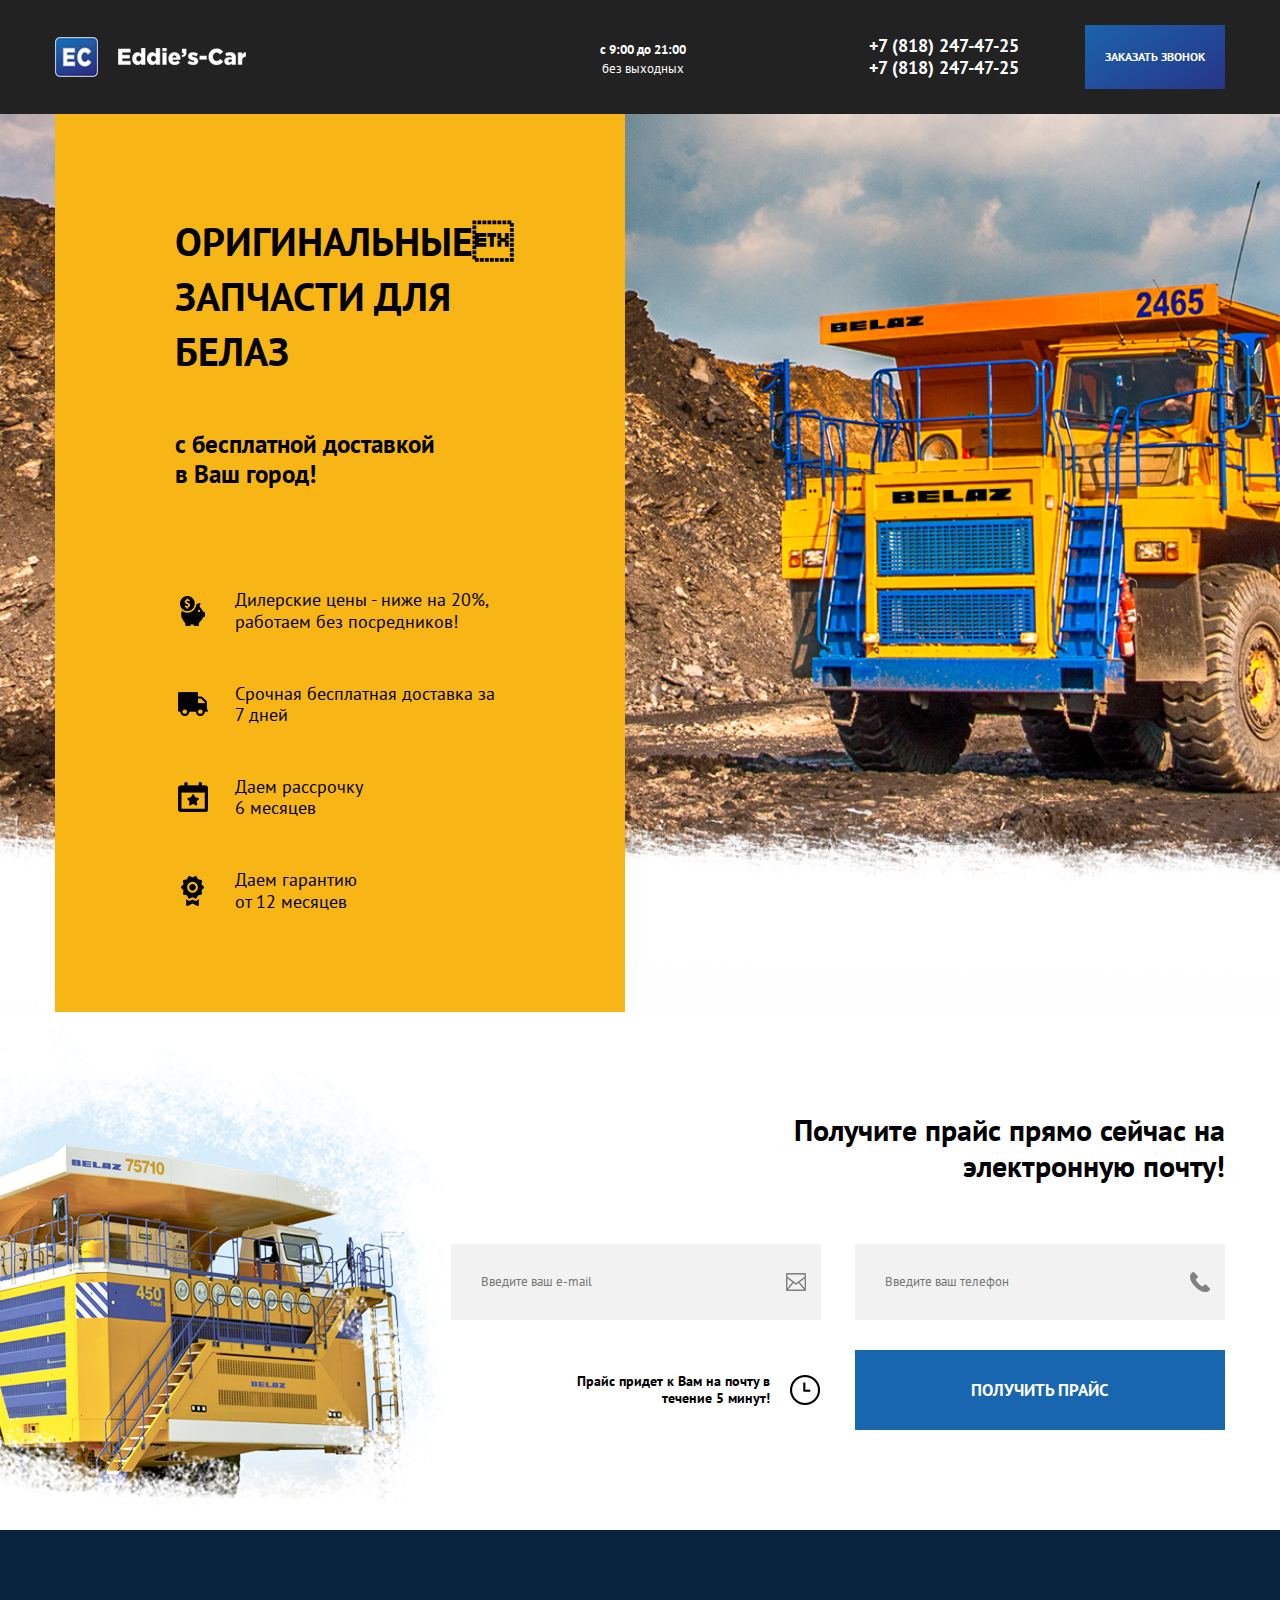
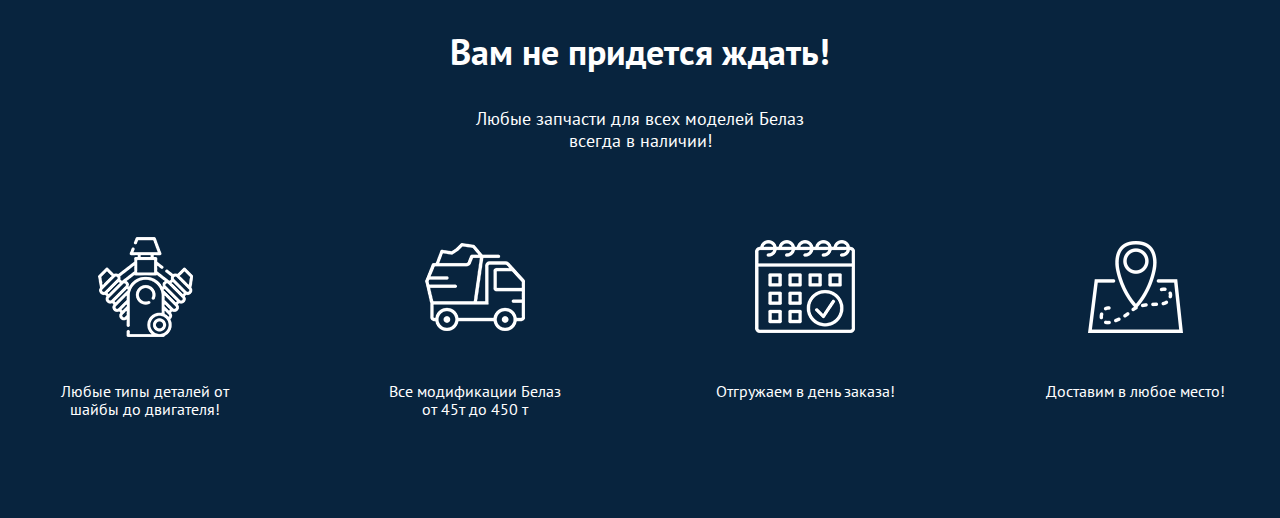
==== index.html @ 268ada3e "work in order.html" ====
<!DOCTYPE html>
<html lang="en">
<head>
    <meta charset="UTF-8">
    <meta name="viewport" content="width=device-width, initial-scale=1.0">
    <link href="https://fonts.googleapis.com/css2?family=PT+Sans:wght@400;700&display=swap" rel="stylesheet">
    <link rel="stylesheet" href="css/normalize.css">
    <link rel="stylesheet" href="css/style.css">
    <title>Head</title>
</head>
<body>
    
    
    <nav class="site-nav">
        
        <div class="container site-nav-df">
            
            <a href="#" class="site-header-image-link">
                <img class="site-logo-link" src="images/лого.png" alt="logo-with-link" srcset="images/лого.png 1x, images/лого@2x.png 2x" >
            </a>
            
            <p class="working-time">
                <span>c 9:00 до 21:00</span> без выходных
            </p>
            
            <div class="header-tel-numbers">
                
                <a href="tel:+78182474725" class="header-tel-number">+7 (818) 247-47-25</a>
                <a href="tel:+78182474725" class="header-tel-number">+7 (818) 247-47-25</a>
                
            </div>
            
            <a href="order.html" class="order-to-tel-number">Заказать звонок</a>
            
            
        </div>
        
    </nav>
    
    <div class="belaz-2465-addvertisement">
        
        <div class="container">
            
            <div class="info-belaz-2465">
                
                <h2 class="belaz-2465-header">
                    Оригинальные запчасти  для Белаз
                </h2>
                
                <p class="belaz-2465-text">
                    с бесплатной доставкой в Ваш город!
                </p>
                
                <ul class="characters-of-belaz-2465-list">
                    <li class="character-of-belaz-2465">
                        <p>
                            Дилерские цены - ниже на 20%, работаем без посредников!
                        </p>
                    </li>
                    <li class="character-of-belaz-2465">
                        <p>
                            Срочная бесплатная доставка за 7 дней
                        </p>
                    </li>
                    <li class="character-of-belaz-2465">
                        <p>
                            Даем рассрочку <br> 6 месяцев
                        </p>
                    </li>
                    <li class="character-of-belaz-2465">
                        <p>
                            Даем гарантию <br> от 12 месяцев
                        </p>
                    </li>
                </ul>
                
                
                
                
            </div>
            
            
        </div>
        
    </div>
    
    
    <div class="part-of-belaz-75710">

<div class="container belaz-75310-info">


<h3 class="belaz-75310-info-text"> Получите прайс прямо сейчас на электронную почту!
</h3>

<form action="https://echo.htmlacademy.ru" method="POST">
<div>
    
        <input  id="post-email" name="email" class="email " placeholder="Введите ваш e-mail" type="email">
        <!-- <label for="post-email" class="for-post-email">Введите ваш e-mail</label> -->
        <input type="tel" name="tel-number" id="post-tel" placeholder="Введите ваш телефон" class="tel">
        <!-- <label for="post-tel" class="for-post-tel" > Введите ваш телефон</label> -->
</div>
<div class="post-part">
    
    <p class="post-text"><span>Прайс придет к Вам на почту в течение 5 минут!</span></p>
    
    <button class="order-button" type="submit">Получить прайс</button>

</div>


</form>

</div>

    </div>
    

    <div class="our-superioritys">

        <div class="container our-superioritys-comp">

            <h2 class="superiority-heading"> Вам не придется ждать! </h2>

<p class="superiority-text"> Любые запчасти для всех моделей Белаз всегда в наличии! </p>


<ul class="our-superiority-list">

    <li class="our-superiority">Любые типы деталей от шайбы до двигателя! </li>
    <li class="our-superiority">Все модификации Белаз от 45т до 450 т</li>
<li class="our-superiority">Отгружаем в день заказа!</li>
<li class="our-superiority">Доставим в любое место!</li>
    
    </ul>

        </div>


    </div>
    




</body>
</html>
---- css/style.css ----
html{
    box-sizing: border-box;
}

*,
*::before,
*::after{
    box-sizing: inherit;
}

body{
    margin: 0;
    font-family: 'PT Sans' , 'Arial' ,sans-serif;
}

.visually-hidden {
    clip: rect(0 0 0 0);
    clip-path: inset(50%);
    height: 1px;
    overflow: hidden;
    position: absolute;
    white-space: nowrap;
    width: 1px;
}



.container{
    max-width: 1170px;
    margin-left: auto;
    margin-right: auto;
}


.site-nav{
    padding-top: 25px;
    padding-bottom: 25px;
    background-color: #222222;
}


.site-nav-df{
    display: flex;
    align-items: center;
}

.site-logo-link{
    display: block;
}


.working-time{
    width: 93px;
    display: flex;
    font-size: 13px;
    margin: 0;
    margin-left: 350px;
    flex-direction: column;
    color: #fff;
    text-align: center;
} 



.working-time span{
    
    font-size: 13px;
    
    color: rgb(255, 255, 255);
    font-weight: bold;
    line-height: 24px;
    
    
    
}


.header-tel-numbers{
    display: flex;
    flex-direction: column;
    margin-left: 180px;
}

.header-tel-number {
    font-size: 18px;
    color: rgb(255, 255, 255);
    line-height: 22px;
    font-weight: bold;
    text-decoration: none;
}


.order-to-tel-number{
    
    background-image: -moz-linear-gradient( 125deg, rgb(39,53,136) 0%, rgb(28,98,172) 100%);
    background-image: -webkit-linear-gradient( 125deg, rgb(39,53,136) 0%, rgb(28,98,172) 100%);
    background-image: -ms-linear-gradient( 125deg, rgb(39,53,136) 0%, rgb(28,98,172) 100%);
    font-size: 12px;
    
    color: rgb(255, 255, 255);
    font-weight: bold;
    text-transform: uppercase;
    line-height: 1.2;
    text-decoration: none;
    padding: 25px 20px;
    
    margin-left: auto;
}

.belaz-2465-addvertisement{
    background-image: url('../images/header-bottom-part-background.png');
    background-repeat: no-repeat;
    background-position: top center;
    background-size: auto 100%;
    /* display: block; */
}

.info-belaz-2465{
    padding: 100px 120px;
    display: inline-block;
    background-color: rgb(247, 181, 22);
    width: 570px;
    
}


.belaz-2465-header {
    width: 330px;
    font-size: 40px;
    margin: 0 0 50px 0 ;
    display: inline-block;
    color: rgb(0, 0, 0);
    text-transform: uppercase;
    line-height: 1.375;
    text-align: left;
    
}


.belaz-2465-text{
    font-size: 25px;
    font-weight: bold;
    color: rgb(0, 0, 0);
    line-height: 1.2;
    text-align: left;
    width: 275px;
    margin-top: 0;
    margin-bottom: 100px;
    display: inline-block;
}

.characters-of-belaz-2465-list{
    margin-top: 0;
    margin-bottom: 0;
    padding: 0;
    list-style-type: none;
    display: inline-block;
}

.character-of-belaz-2465{
    display: flex;
    align-items: center;
    /* justify-content: center; */
}

.character-of-belaz-2465 p{
    font-size: 18px;
    margin: 0;
    color: rgb(0, 0, 0);
    line-height: 1.2;
    text-align: left;
    width: 264px;
    display: inline-block;
}



.character-of-belaz-2465:not(:last-child){
    margin-bottom: 50px;
}


.character-of-belaz-2465::before {
    content: '';
    display: inline-block;
    background-image: url('../images/piggy-bank.png');
    background-repeat: no-repeat;
    /* background-size: cover; */
    background-position: center center;
    height: 35px;
    width: 35px;
    margin-right: 25px;
    
}

.character-of-belaz-2465:nth-child(2)::before{
    background-image: url('/images/delivery-truck-silhouette.png');
}

.character-of-belaz-2465:nth-child(3)::before{
    background-image: url('/images/election-event-on-a-calendar-with-star-symbol.png');
}

.character-of-belaz-2465:nth-child(4)::before{
    background-image: url('/images/medal.png');
}


.part-of-belaz-75710{
    padding: 100px 0;
    background-image: url('../images/background-belaz-75310.jpg');
    background-repeat: no-repeat;
    background-position: center top;
}

.belaz-75310-info{
    text-align: right;
}

.belaz-75310-info-text{
    width: 450px;
    margin-top: 0;
    display: inline-block;
    margin-bottom: 60px;
    font-size: 30px;
    font-weight: bold;
    color: rgb(0, 0, 0);
    line-height: 1.2;
    text-align: right;
}


.email , .tel{
    font-size: 13px;
    padding: 30px 45px 30px 30px ;
    width: 370px;
    border: none;
    background-color: rgb(242, 242, 242);
    color: rgb(129, 129, 129);
    /* text-transform: uppercase; */
    line-height: 1.2;
    text-align: left;    
    content: '';
    display: inline-block;
    background-image: url('../images/email-icon.png');
    background-repeat: no-repeat;
    background-position: center center;
    background-position-x: 335px;  
}
.tel{
    background-image: url('../images/call-icon.png');
    margin-left: 30px;
}

.post-part{
    width: 655px;
    display: inline-flex;
    align-items: center;
    text-align: right;
    justify-content: space-between;
    margin-top: 30px;
}


.post-text{
    width: 250px;
    display: inline-flex;
    justify-content: space-between;
    align-items: center;
    margin: 0;
}

.post-text span{
    width: 200px;
    font-size: 14px;
    color: rgb(0, 0, 0);
    line-height: 1.2;
    text-align: right center;
    font-weight: bold;
    margin: 0;
}


.post-text::after{
    content: '';
    display: inline-block;
    width: 30px;
    height: 30px;
    background-image: url('../images/clock-icon.png');
    background-position:center center ;
    background-repeat: no-repeat;
}

.order-button{
    background-color: rgb(24, 102, 175);
    text-align: center;
    border: none;
    outline: none;
    padding:30px 50px ;
    font-size: 17px;
    color: rgb(255, 255, 255);
    font-weight: bold;
    text-transform: uppercase;
    line-height: 1.2;
    width: 370px;
}


.our-superioritys{
        background-color: rgb(8, 36, 62);
       
}

.our-superioritys-comp{
    padding: 100px 0;
    text-align: center;
}

.superiority-heading{
        font-size: 36px;
        color: rgb(255, 255, 255);
        line-height: 1.2;
        text-align: center;
      margin-top: 0;
      margin-bottom: 35px;
}

.superiority-text{
    display: inline-block;
    margin-top: 0;
        font-size: 18px;
        width: 352px;
        color: rgb(255, 255, 255);
        line-height: 1.2;
        text-align: center;
        margin-bottom: 85px;
       
}

.our-superiority-list{
    list-style-type: none;
    margin: 0;
    padding: 0;
    display: flex;
    align-items: center;
    justify-content: space-between;
    flex-wrap: wrap;
}

.our-superiority{
    width: 180px;
   display: flex;
   text-align: center;
   flex-direction: column;
   align-items: center;
   justify-content: space-between;
   color: #fff;
   margin-bottom: auto;
}

.our-superiority:not(:nth-child(4n)){
margin-right: 150px;
}

.our-superiority::before{
    content: '';
    background-image: url('../images/engine.png');
    background-repeat: no-repeat;
    display: block;
    width: 100px;
    height: 100px;
    margin-bottom: 45px;
    background-position: center center;
}

.our-superiority:nth-child(2)::before{
    background-image: url('../images/dump-truck.png');
}

.our-superiority:nth-child(3)::before{
    background-image: url('../images/calendar.png');
}

.our-superiority:nth-child(4)::before{
    background-image: url('../images/Forma.png');
}



/* order.html */

/* ----------------- */



.order-form{
    display: flex;
    flex-direction: column;
align-items: center;
justify-content: center;
padding: 50px 0;
}

.human-name{
    margin: 0 0 10px 0 ;
}

.tel-number-order{
    margin: 0 0 10px 0;
}
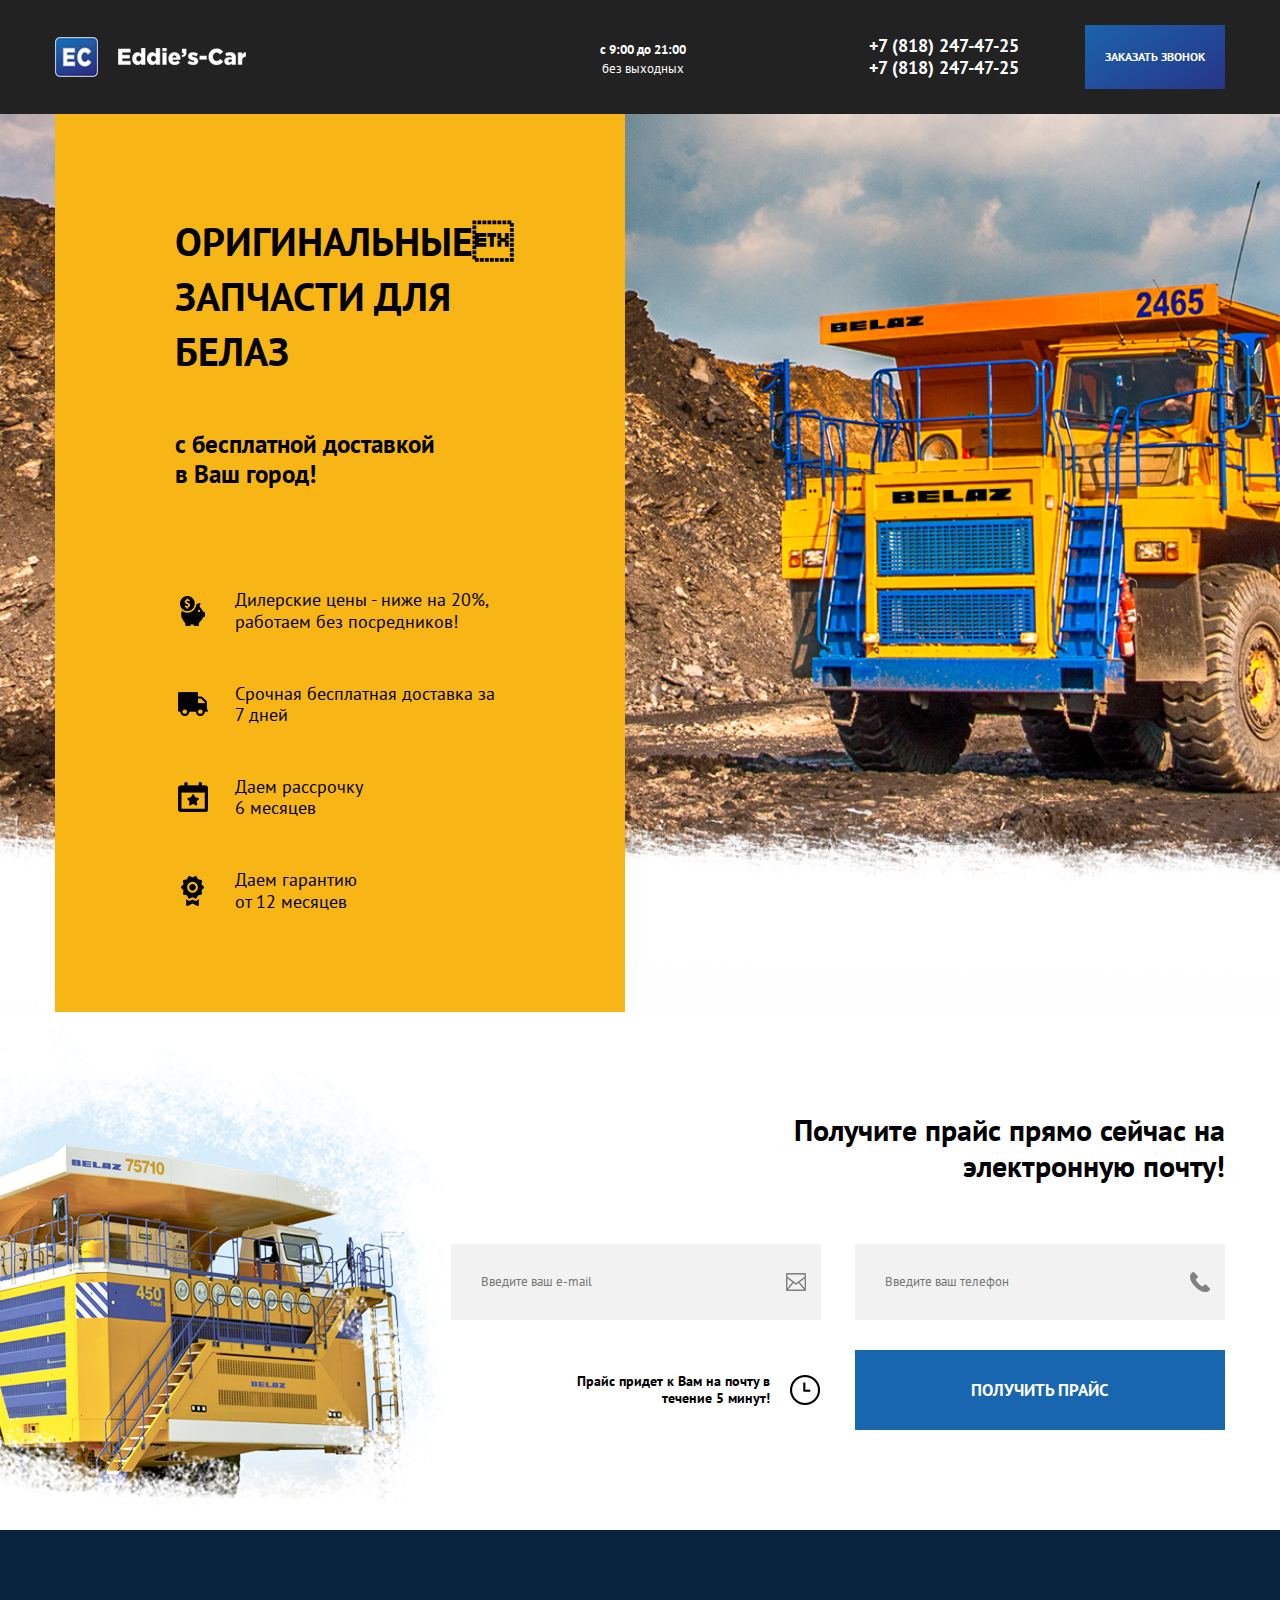
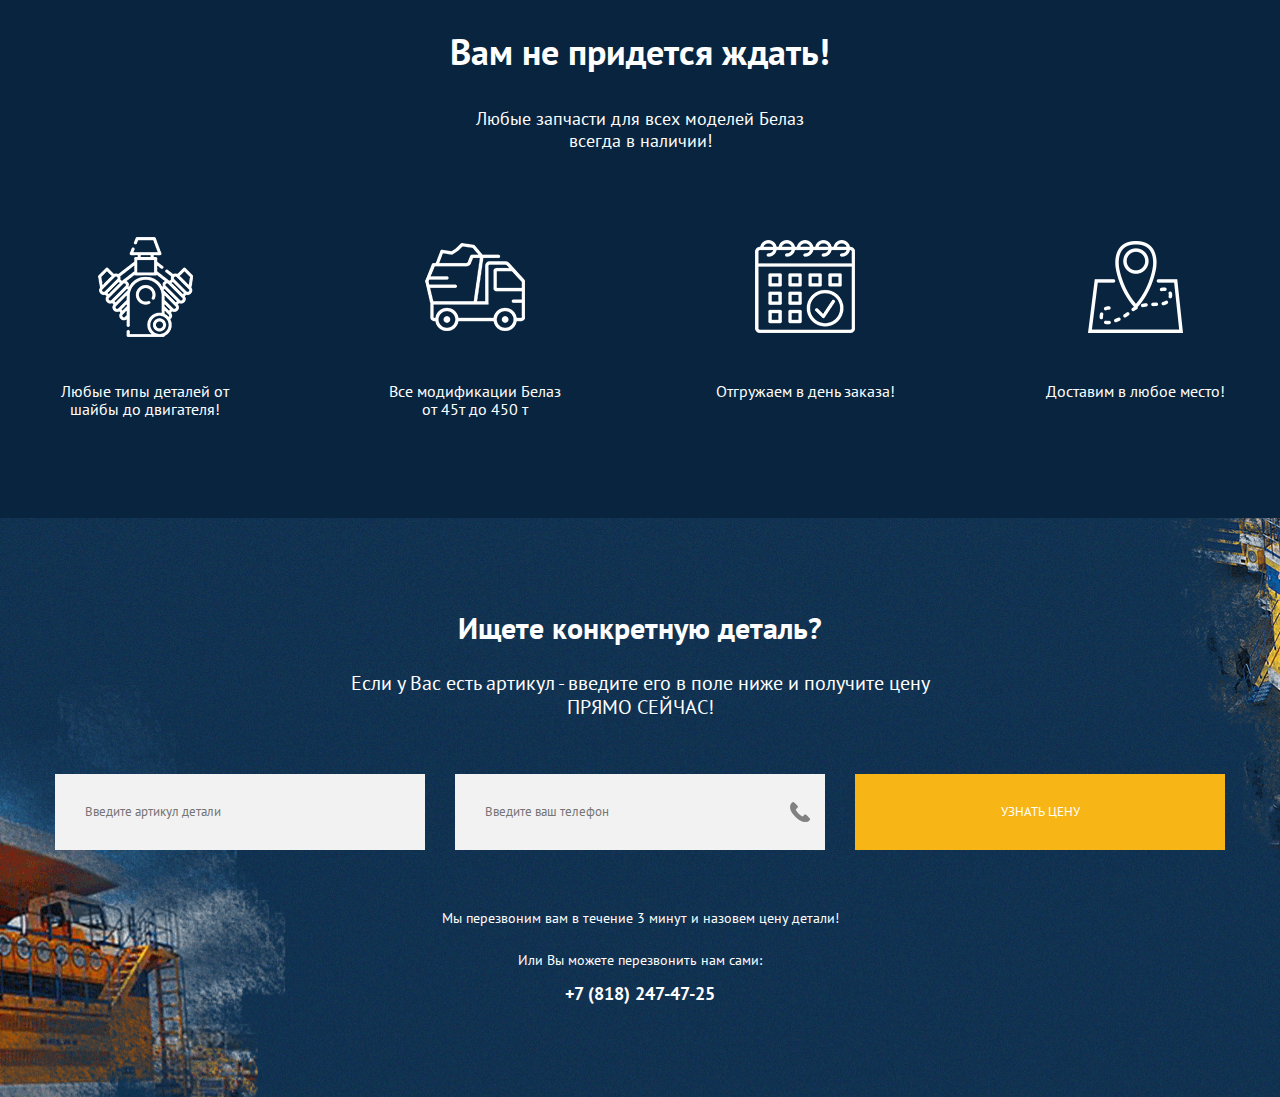
==== commit 9d0a99de: "ending order-details-part :)" ====
--- a/index.html
+++ b/index.html
@@ -139,6 +139,38 @@
 
 
     </div>
+
+
+    <div class="order-details">
+
+
+        <div class="container order-details-without-container">
+
+<h2 class="order-details-heading">Ищете конкретную деталь?</h2>
+
+<p class="order-details-text">Если у Вас есть артикул - введите его в поле ниже и получите цену <br> ПРЯМО СЕЙЧАС!</p>
+
+<form class="order-details-form" action="https://echo.htmlacademy.ru" method="post">
+
+<input class="input-detail-name" type="text" name="detail-name" id="detail-name" placeholder="Введите артикул детали">
+<input type="tel" name="tel-number" id="post-tel" placeholder="Введите ваш телефон" class="tel tel-for-details">
+
+<button class="order-details-button" type="submit">Узнать цену</button>
+
+
+</form>
+
+<p class="order-details-top-text">Мы перезвоним вам в течение 3 минут и назовем цену детали!</p>
+
+
+<p class="order-details-bottom-text">Или Вы можете перезвонить нам сами:</p>
+
+<a href="tel:+78182474725" class="header-tel-number">+7 (818) 247-47-25</a>
+
+        </div>
+
+
+    </div>
     
 
 
--- a/css/style.css
+++ b/css/style.css
@@ -237,15 +237,13 @@
     border: none;
     background-color: rgb(242, 242, 242);
     color: rgb(129, 129, 129);
-    /* text-transform: uppercase; */
     line-height: 1.2;
     text-align: left;    
     content: '';
     display: inline-block;
     background-image: url('../images/email-icon.png');
     background-repeat: no-repeat;
-    background-position: center center;
-    background-position-x: 335px;  
+    background-position: right 15px  top 50%;
 }
 .tel{
     background-image: url('../images/call-icon.png');
@@ -307,8 +305,8 @@
 
 
 .our-superioritys{
-        background-color: rgb(8, 36, 62);
-       
+    background-color: rgb(8, 36, 62);
+    
 }
 
 .our-superioritys-comp{
@@ -317,24 +315,24 @@
 }
 
 .superiority-heading{
-        font-size: 36px;
-        color: rgb(255, 255, 255);
-        line-height: 1.2;
-        text-align: center;
-      margin-top: 0;
-      margin-bottom: 35px;
+    font-size: 36px;
+    color: rgb(255, 255, 255);
+    line-height: 1.2;
+    text-align: center;
+    margin-top: 0;
+    margin-bottom: 35px;
 }
 
 .superiority-text{
     display: inline-block;
     margin-top: 0;
-        font-size: 18px;
-        width: 352px;
-        color: rgb(255, 255, 255);
-        line-height: 1.2;
-        text-align: center;
-        margin-bottom: 85px;
-       
+    font-size: 18px;
+    width: 352px;
+    color: rgb(255, 255, 255);
+    line-height: 1.2;
+    text-align: center;
+    margin-bottom: 85px;
+    
 }
 
 .our-superiority-list{
@@ -349,17 +347,17 @@
 
 .our-superiority{
     width: 180px;
-   display: flex;
-   text-align: center;
-   flex-direction: column;
-   align-items: center;
-   justify-content: space-between;
-   color: #fff;
-   margin-bottom: auto;
+    display: flex;
+    text-align: center;
+    flex-direction: column;
+    align-items: center;
+    justify-content: space-between;
+    color: #fff;
+    margin-bottom: auto;
 }
 
 .our-superiority:not(:nth-child(4n)){
-margin-right: 150px;
+    margin-right: 150px;
 }
 
 .our-superiority::before{
@@ -396,9 +394,9 @@
 .order-form{
     display: flex;
     flex-direction: column;
-align-items: center;
-justify-content: center;
-padding: 50px 0;
+    align-items: center;
+    justify-content: center;
+    padding: 50px 0;
 }
 
 .human-name{
@@ -409,3 +407,108 @@
     margin: 0 0 10px 0;
 }
 
+/* index.html */
+
+.order-details{
+    padding: 92px 0;
+    background-color: #0e344e;
+    background-image: url('../images/order-details-background.png');
+    background-position: top center;
+    background-repeat: no-repeat;
+
+}
+
+
+
+.order-details-without-container{
+    display: flex;
+    flex-direction: column;
+    justify-content: space-between;
+    text-align: center;
+    
+}
+
+
+.order-details-heading{
+    display: inline-block;
+    font-size: 30px;
+    color: rgb(255, 255, 255);
+    line-height: 36px;
+    text-align: center;
+    margin-top: 0;
+    margin-bottom: 25px;
+}
+
+.order-details-text{
+    margin-top: 0;
+    margin-bottom: 55px;
+    font-size: 20px;
+    color: rgb(255, 255, 255);
+    line-height: 24px;
+    text-align: center;
+    display: inline-block;
+    
+}
+
+
+.order-details-form{
+    margin-top: 0;
+    margin-bottom: 60px;
+    display: flex;
+    align-items: center;
+    justify-content: space-between;
+}
+
+.input-detail-name{
+    
+    font-size: 13px;
+    padding: 30px 45px 30px 30px ;
+    width: 370px;
+    border: none;
+    background-color: rgb(242, 242, 242);
+    color: rgb(129, 129, 129);
+    line-height: 1.2;
+    
+}
+
+.tel-for-details{
+    margin: 0;
+}
+
+.order-details-button{
+    background-color: rgb(247, 181, 22);
+    font-size: 13px;
+    padding: 30px ;
+    width: 370px;
+    border: none;
+   color: #fff;
+    line-height: 1.2;
+    text-transform: uppercase;
+}
+
+
+.order-details-top-text {
+    font-size: 14px;
+    display: inline-block;
+    margin-bottom:25px ;
+    margin-top: 0;
+    color: rgb(255, 255, 255);
+    line-height: 1.2;
+    text-align: center;
+    
+  }
+  .order-details-bottom-text {
+display: inline-block;
+    margin-top: 0;
+    margin-bottom: 15px;
+    font-size: 14px;
+    color: rgb(255, 255, 255);
+    line-height: 1.2;
+    text-align: center;
+    
+  }
+  
+
+
+
+/* --------------------------------------- */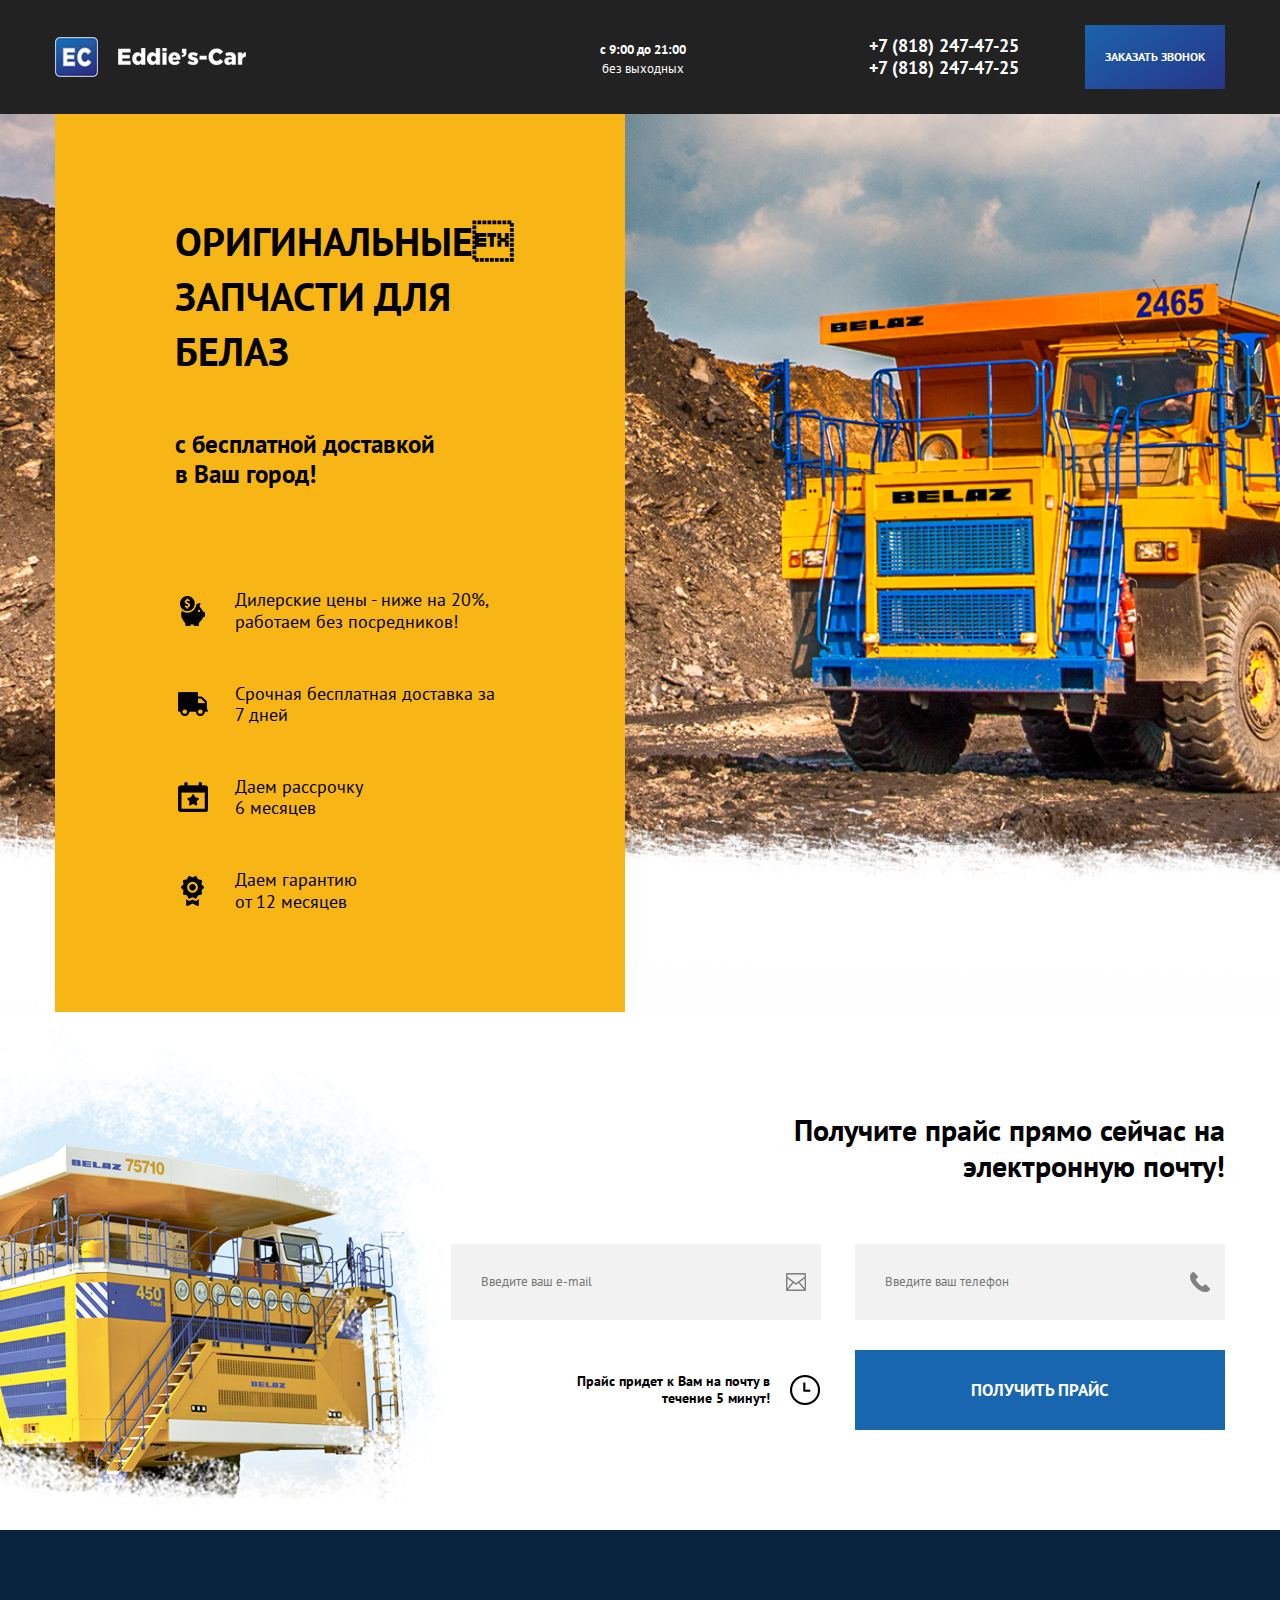
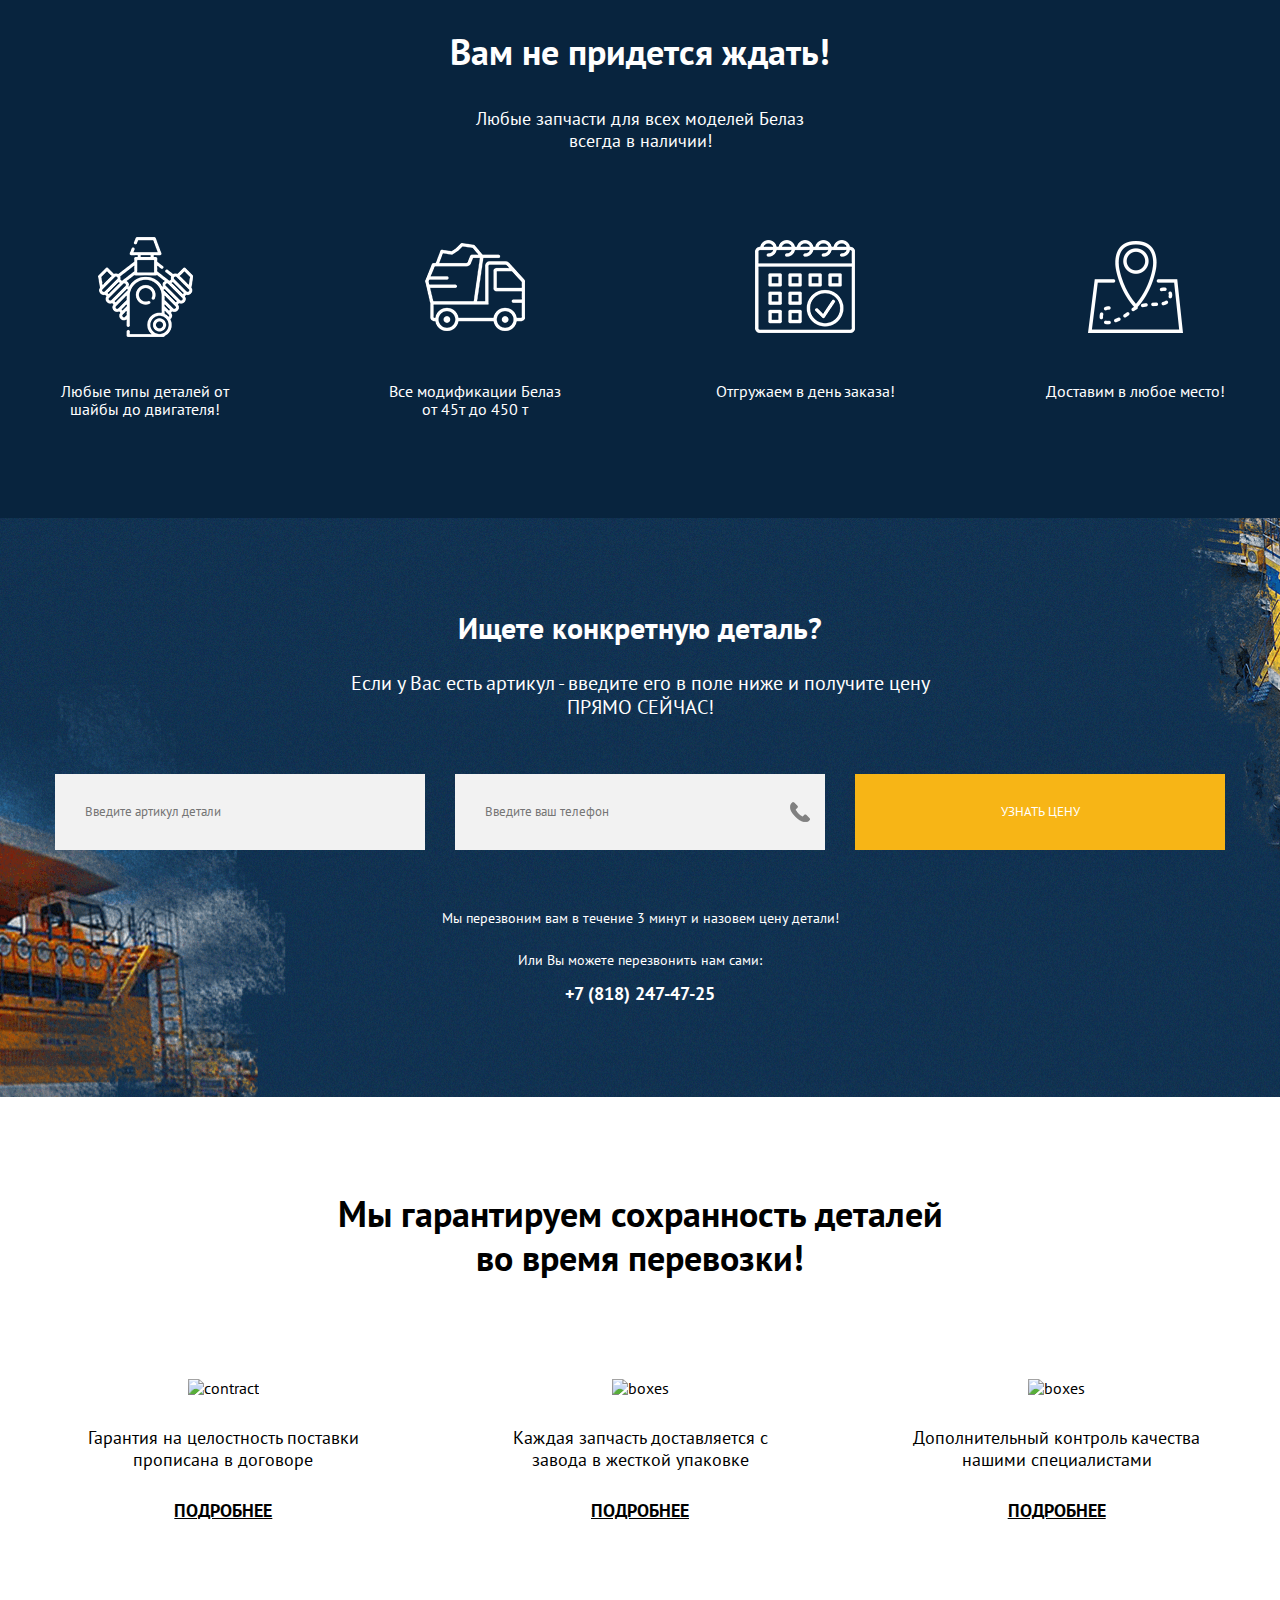
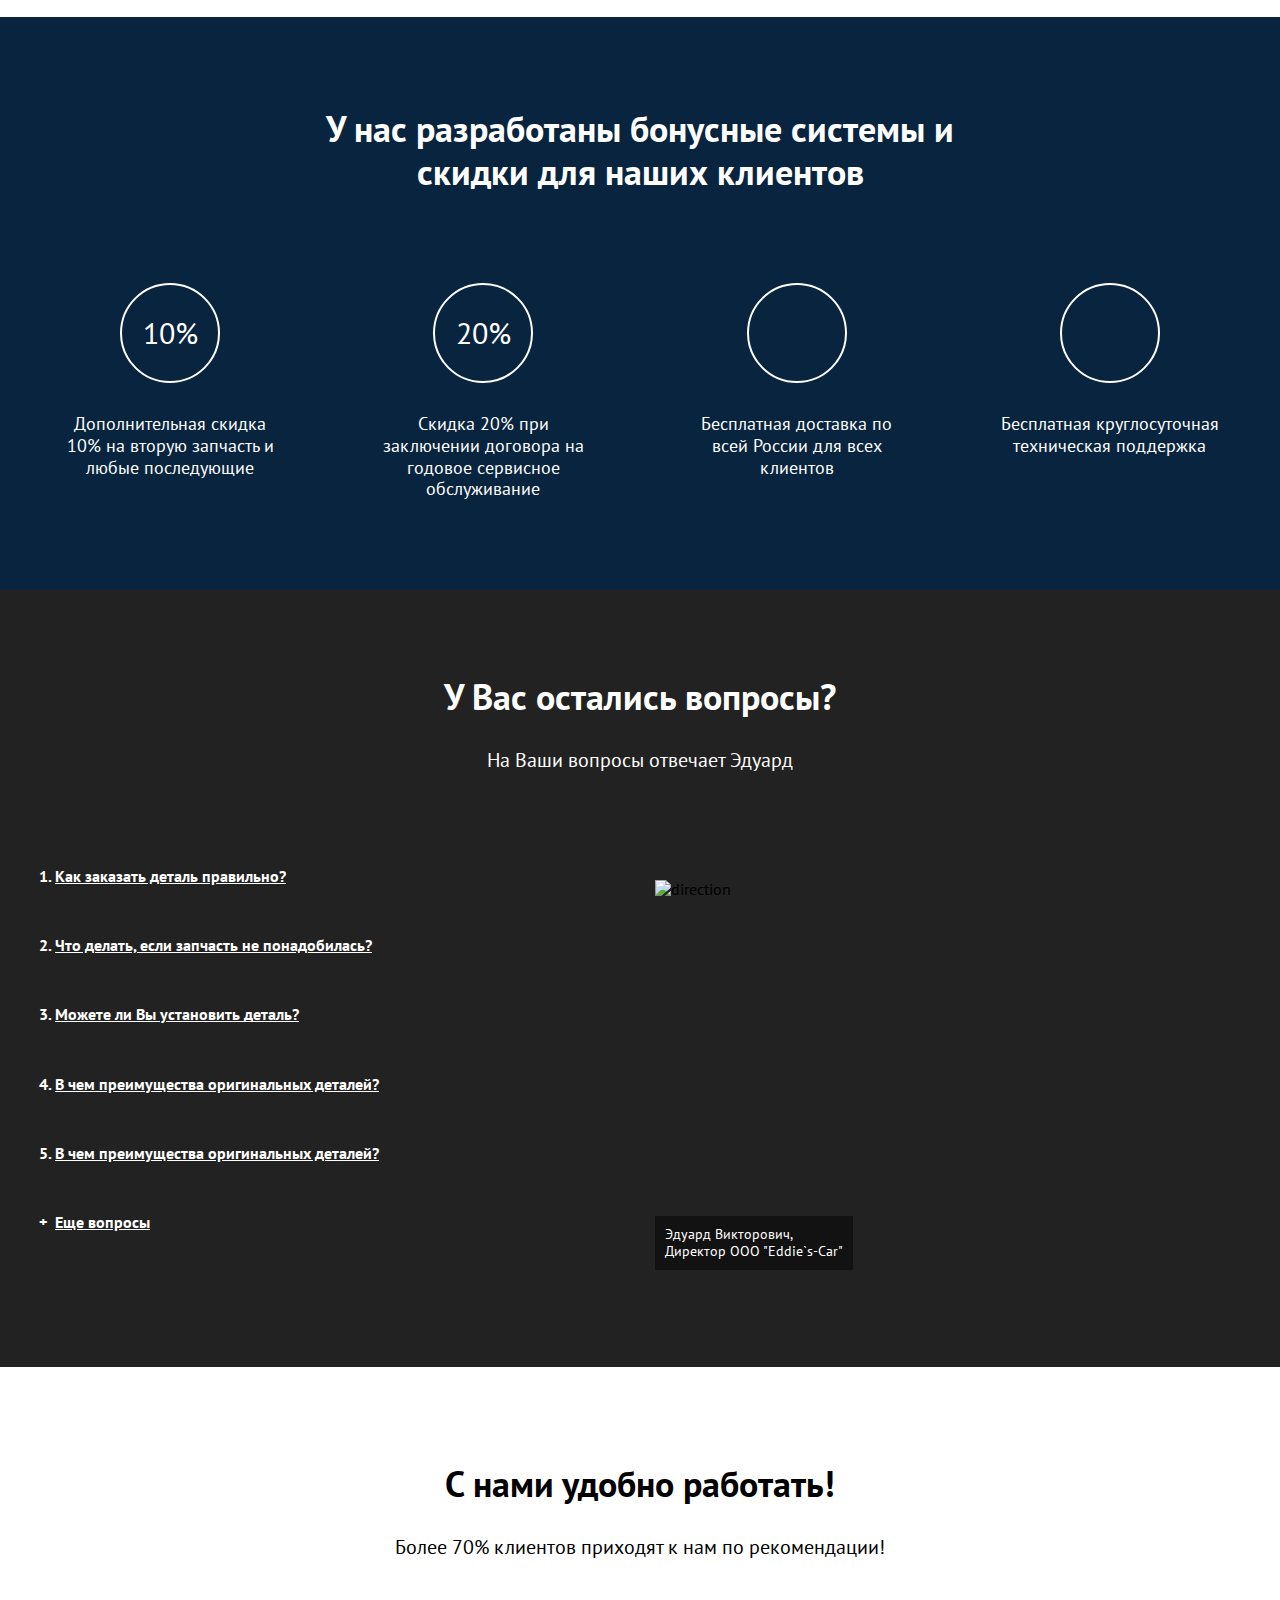
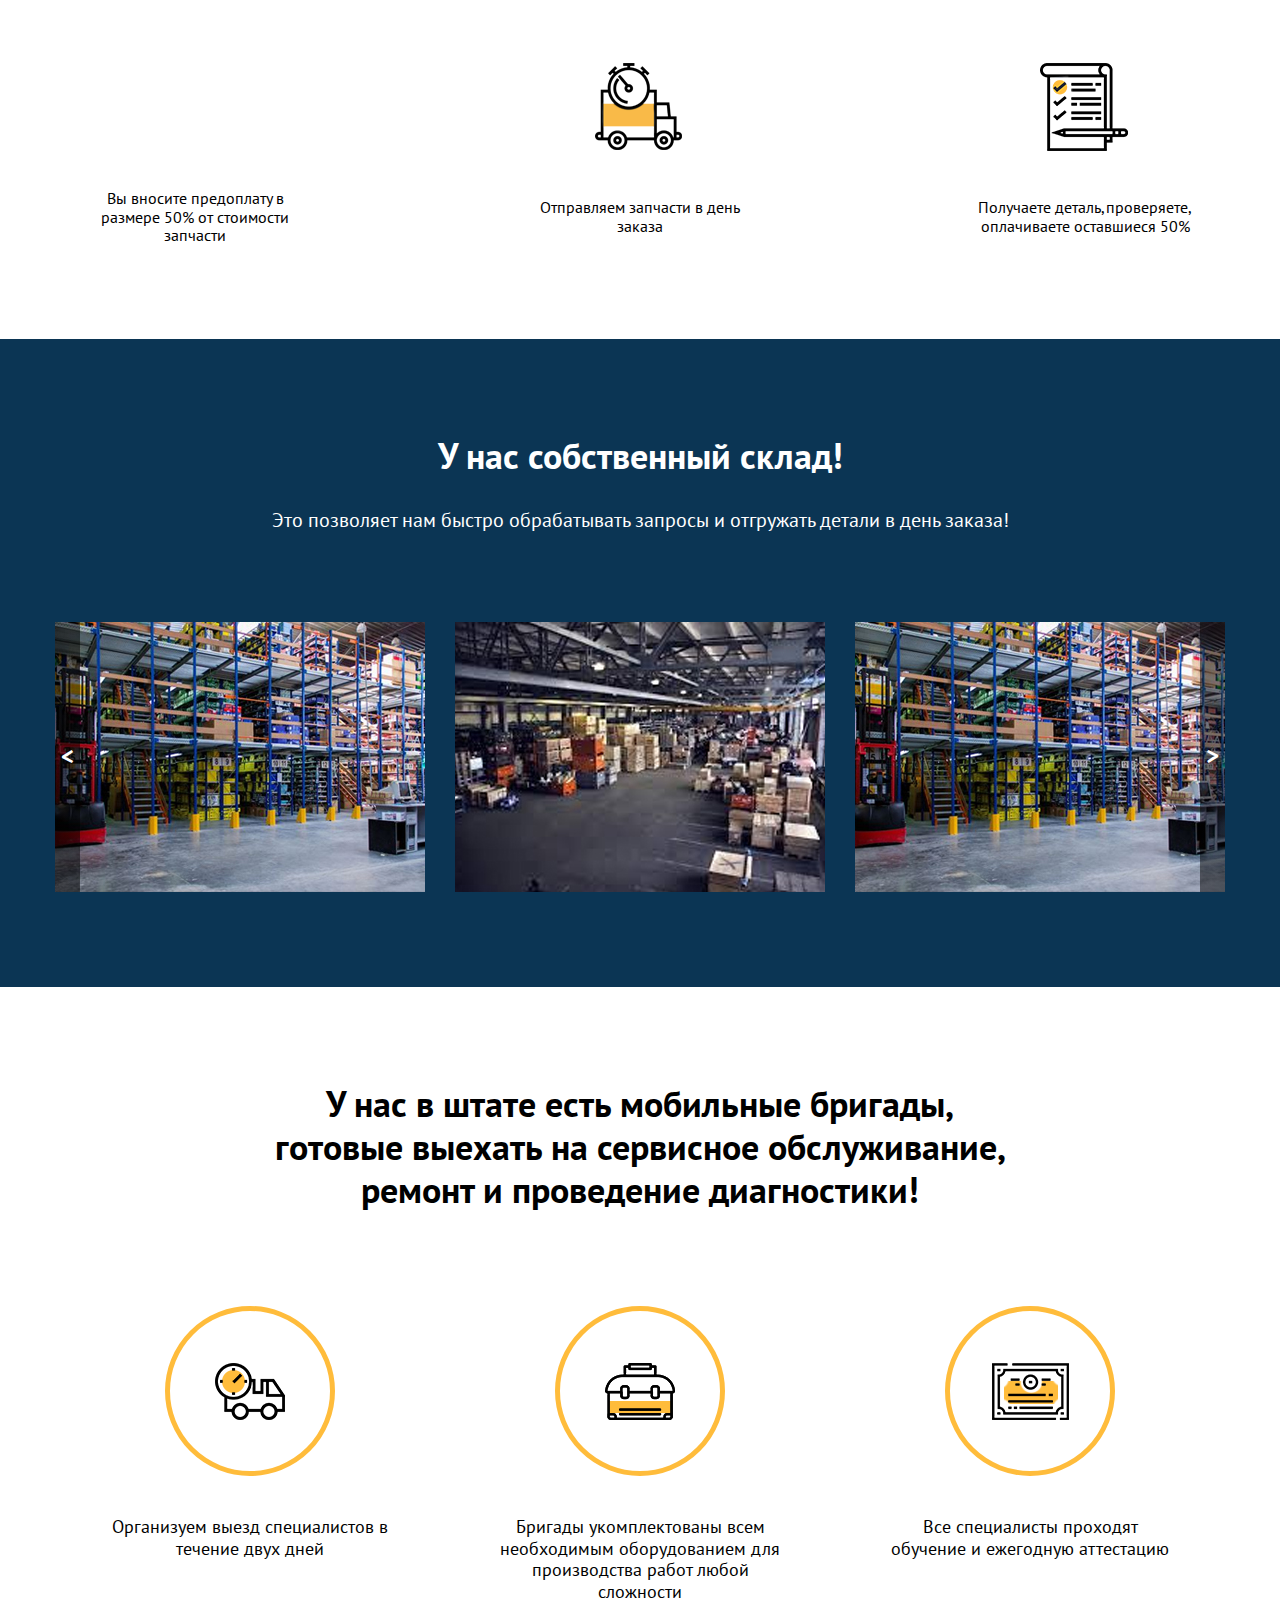
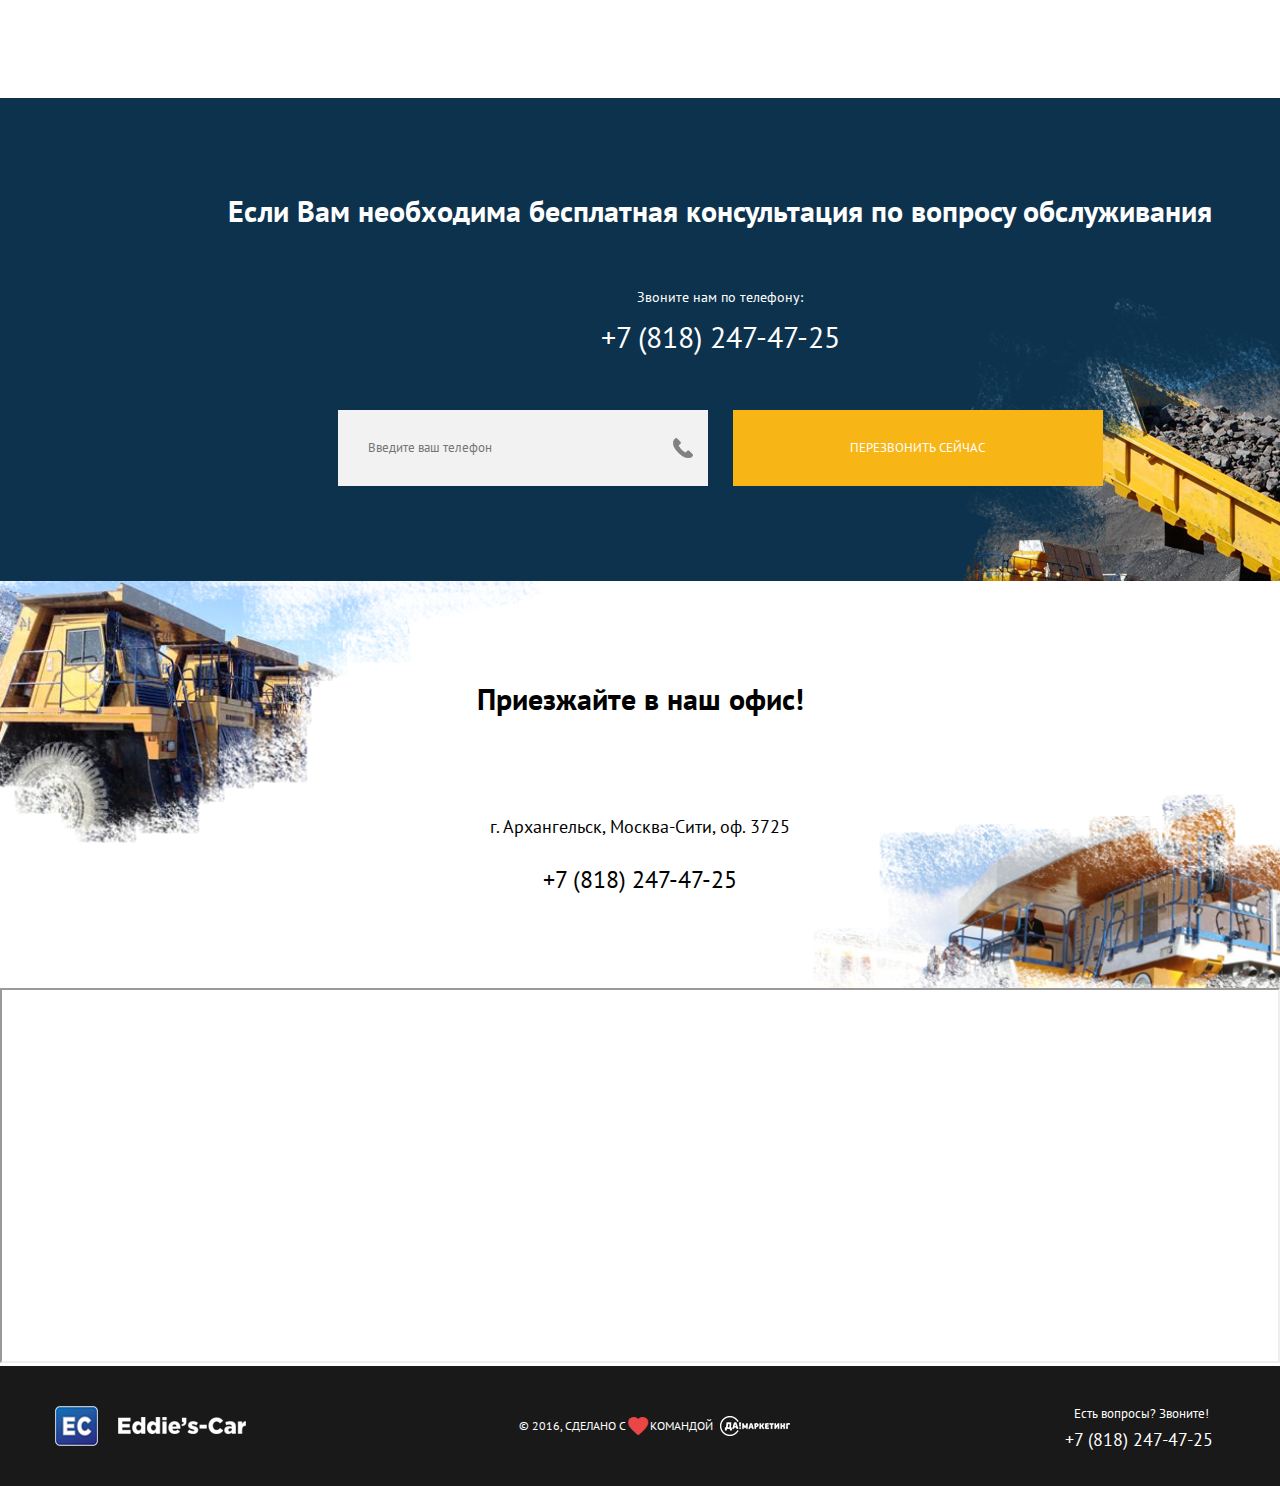
==== commit 5c2b6236: "ending commit :) ))))" ====
--- a/index.html
+++ b/index.html
@@ -4,6 +4,8 @@
     <meta charset="UTF-8">
     <meta name="viewport" content="width=device-width, initial-scale=1.0">
     <link href="https://fonts.googleapis.com/css2?family=PT+Sans:wght@400;700&display=swap" rel="stylesheet">
+    <link href="https://fonts.googleapis.com/icon?family=Material+Icons"
+      rel="stylesheet">
     <link rel="stylesheet" href="css/normalize.css">
     <link rel="stylesheet" href="css/style.css">
     <title>Head</title>
@@ -86,95 +88,379 @@
     
     
     <div class="part-of-belaz-75710">
-
-<div class="container belaz-75310-info">
-
-
-<h3 class="belaz-75310-info-text"> Получите прайс прямо сейчас на электронную почту!
-</h3>
-
-<form action="https://echo.htmlacademy.ru" method="POST">
-<div>
-    
-        <input  id="post-email" name="email" class="email " placeholder="Введите ваш e-mail" type="email">
-        <!-- <label for="post-email" class="for-post-email">Введите ваш e-mail</label> -->
-        <input type="tel" name="tel-number" id="post-tel" placeholder="Введите ваш телефон" class="tel">
-        <!-- <label for="post-tel" class="for-post-tel" > Введите ваш телефон</label> -->
+        
+        <div class="container belaz-75310-info">
+            
+            
+            <h3 class="belaz-75310-info-text"> Получите прайс прямо сейчас на электронную почту!
+            </h3>
+            
+            <form action="https://echo.htmlacademy.ru" method="POST">
+                <div>
+                    
+                    <input  id="post-email" name="email" class="email " placeholder="Введите ваш e-mail" type="email">
+                    <!-- <label for="post-email" class="for-post-email">Введите ваш e-mail</label> -->
+                    <input type="tel" name="tel-number" id="post-tel" placeholder="Введите ваш телефон" class="tel">
+                    <!-- <label for="post-tel" class="for-post-tel" > Введите ваш телефон</label> -->
+                </div>
+                <div class="post-part">
+                    
+                    <p class="post-text"><span>Прайс придет к Вам на почту в течение 5 минут!</span></p>
+                    
+                    <button class="order-button" type="submit">Получить прайс</button>
+                    
+                </div>
+                
+                
+            </form>
+            
+        </div>
+        
+    </div>
+    
+    
+    <div class="our-superioritys">
+        
+        <div class="container our-superioritys-comp">
+            
+            <h2 class="superiority-heading"> Вам не придется ждать! </h2>
+            
+            <p class="superiority-text"> Любые запчасти для всех моделей Белаз всегда в наличии! </p>
+            
+            
+            <ul class="our-superiority-list">
+                
+                <li class="our-superiority">Любые типы деталей от шайбы до двигателя! </li>
+                <li class="our-superiority">Все модификации Белаз от 45т до 450 т</li>
+                <li class="our-superiority">Отгружаем в день заказа!</li>
+                <li class="our-superiority">Доставим в любое место!</li>
+                
+            </ul>
+            
+        </div>
+        
+        
+    </div>
+    
+    
+    <div class="order-details">
+        
+        
+        <div class="container order-details-without-container">
+            
+            <h2 class="order-details-heading">Ищете конкретную деталь?</h2>
+            
+            <p class="order-details-text">Если у Вас есть артикул - введите его в поле ниже и получите цену <br> ПРЯМО СЕЙЧАС!</p>
+            
+            <form class="order-details-form" action="https://echo.htmlacademy.ru" method="post">
+                
+                <input class="input-detail-name" type="text" name="detail-name" id="detail-name" placeholder="Введите артикул детали">
+                <input type="tel" name="tel-number" id="post-tel" placeholder="Введите ваш телефон" class="tel tel-for-details">
+                
+                <button class="order-details-button" type="submit">Узнать цену</button>
+                
+                
+            </form>
+            
+            <p class="order-details-top-text">Мы перезвоним вам в течение 3 минут и назовем цену детали!</p>
+            
+            
+            <p class="order-details-bottom-text">Или Вы можете перезвонить нам сами:</p>
+            
+            <a href="tel:+78182474725" class="header-tel-number">+7 (818) 247-47-25</a>
+            
+        </div>
+        
+        
+    </div>
+    
+    
+    <div class="container about-services">
+        
+        <h2 class='services-part-heading'>Мы гарантируем сохранность деталей во время перевозки!</h2>
+        <ul class="services-lists">
+            
+            <li class="services-list">
+                
+                <img src="images/contract.png" srcset="images/contract.png 1x, images/contract@2x.png 2x" alt="contract">
+                
+                
+                <p class="services-list-text">Гарантия на целостность поставки прописана в договоре</p>
+                
+                <a href="contract.html" class="services-list-link">подробнее</a>
+                
+                
+            </li>
+            
+            
+            <li class="services-list">
+                
+                <img src="images/boxes.png" srcset="images/boxes.png 1x, images/boxes@2x.png 2x" alt="boxes">
+                
+                
+                <p class="services-list-text">Каждая запчасть доставляется с завода в жесткой упаковке</p>
+                
+                <a href="package.html" class="services-list-link">подробнее</a>
+                
+                
+            </li>
+            
+            <li class="services-list">
+                
+                <img src="images/details.png" srcset="images/details.png 1x, images/details@2x.png 2x" alt="boxes">
+                
+                
+                <p class="services-list-text">Дополнительный контроль качества нашими специалистами</p>
+                
+                <a href="details.html" class="services-list-link">подробнее</a>
+                
+                
+            </li>
+            
+        </ul>
+        
+        
+    </div>
+    
+    
+    <div class="sales-for-clients">
+        
+        <div class="container sales-clients">
+            
+            <h2 class="sales-for-clients-heading">У нас разработаны бонусные системы и скидки для наших клиентов</h2>
+            
+            <ul class="sales-lists">
+                
+                <li class="sales-list">
+                    <span>Дополнительная скидка 10% на вторую запчасть и любые последующие</span>
+                </li>
+                
+                <li class="sales-list">
+                    <span>Скидка 20% при заключении договора на годовое сервисное обслуживание</span>
+                </li>
+                
+                <li class="sales-list">
+                    <span>Бесплатная доставка  по всей России для всех клиентов</span>
+                </li>
+                
+                <li class="sales-list">
+                    <span>Бесплатная круглосуточная техническая поддержка</span>
+                </li>
+            </ul>
+            
+        </div>
+        
+    </div>
+    
+    <div class="direction-part">
+        
+        <div class="container direction-part-containing">
+            
+            <h2 class="direction-part-heading">У Вас остались вопросы?</h2>
+            
+            <p class="direction-part-head-text">На Ваши вопросы отвечает Эдуард</p>
+            
+            <div class="infos-with-questions-part">
+                
+                <ol class="questions-lists">
+                    
+                    <li class="questions-list"><a>Как заказать деталь правильно?</a></li>
+                    
+                    <li class="questions-list"><a>Что делать, если запчасть не понадобилась?</a>
+                        <div class="questions-list-div">
+                            
+                            <span>Lorem ipsum dolor sit amet, consectetur adipisicing elit, sed do eiusmod tempor incididunt ut labore et dolore magna aliqua. 
+                                <br>
+                                
+                                <br>
+                                Ut enim ad minim veniam, quis nostrud exercitation ullamco laboris nisi ut aliquip ex ea commodo consequat.
+                                
+                            </span>
+                            
+                            <button>+</button>
+                        </div>
+                        
+                    </li>
+                    
+                    <li class="questions-list"><a>Можете ли Вы установить деталь?</a></li>
+                    
+                    <li class="questions-list"><a>В чем преимущества оригинальных деталей?</a></li>
+                    
+                    <li class="questions-list"><a>В чем преимущества оригинальных деталей?</a></li>
+                    
+                    <li class="questions-list"><a href="#">Еще вопросы</a></li>
+                    
+                </ol>
+                
+                
+                
+                
+                
+                
+                
+                <div class="direction-image">
+                    
+                    <img src="images/Foto_na_sayt.png" width="570" height="390" srcset="images/Foto_na_sayt.png 1x, images/Foto_na_sayt@2x.png 2x" alt="direction">
+                    
+                    <p class="direction-image-words">Эдуард Викторович, <br>
+                        Директор ООО "Eddie`s-Car"</p>
+                        
+                        
+                    </div>
+                    
+                    
+                </div>
+                
+                
+            </div>
+            
+            
+            
+        </div>
+        
+        <div class="comfort-part">
+            
+            <div class="container comfort-part-cont">
+                
+                <h2 class="comfort-part-heading">С нами удобно работать!</h2>
+                
+                <p class="comfort-part-text">Более 70% клиентов приходят к нам по рекомендации!</p>
+                
+                <ul class="comfort-part-list">
+                    
+                    <li class="comfort-list">
+                        
+                        <p class="comfort-list-text">Вы вносите предоплату в размере 50% от стоимости запчасти</p>
+                        
+                    </li>
+                    
+                    <li class="comfort-list">
+                        
+                        <p class="comfort-list-text">Отправляем запчасти в день заказа</p>
+                        
+                    </li>
+                    
+                    <li class="comfort-list">
+                        
+                        <p class="comfort-list-text">Получаете деталь,проверяете, оплачиваете оставшиеся 50%</p>
+                        
+                    </li>
+                    
+                </ul>
+                
+            </div>
+            
+            
+        </div>
+        
+        
+        <div class="markets-part">
+            
+            <div class="container">
+                
+                <h2 class="markets-heading">У нас собственный склад!</h2>
+                
+                <p class="markets-text">Это позволяет нам быстро обрабатывать запросы и отгружать детали в день заказа!</p>
+                
+                <div class="market-images">
+                    
+                    <button class="button-to-left"><</button>
+                    
+                    <button class="button-to-right">></button>
+                    <div class="">
+                        
+                        <img src="images/market.jpg" srcset="images/market.jpg 1x ,images/market@2x.jpg 2x" alt="market">
+                        
+                        <img src="images/market-center.jpg" srcset="images/market-center.jpg 1x ,images/market-center@2x.jpg 2x" alt="market-center">
+                        
+                        <img src="images/market.jpg" srcset="images/market.jpg 1x ,images/market@2x.jpg 2x" alt="market">
+                        
+                    </div>
+                    
+                </div>
+                
+            </div>
+            
+            
+        </div>
+        
+        <div class="container masters-part">
+            
+            <h2 class="master-heading">У нас в штате есть мобильные бригады, готовые выехать на сервисное обслуживание, ремонт и проведение диагностики!</h2>
+            
+            
+            <ul class="service-of-masters-list">
+                
+                <li class="service-of-master"><span>Организуем выезд специалистов в течение двух дней</span></li>
+                <li class="service-of-master"><span>Бригады укомплектованы всем необходимым оборудованием для производства работ любой сложности</span></li>
+                <li class="service-of-master"><span>Все специалисты проходят обучение и ежегодную аттестацию</span></li>
+            </ul>
+            
+            
+        </div>
+        
+        
+        <div class="free-consultation">
+            <div class="free-consultation-cont-for-bgimg">
+                
+                <div class="container free-consultation-cont">
+                    
+                    <h2 class="free-consultation-heading">Если Вам необходима бесплатная консультация по вопросу обслуживания
+                    </h2>
+                    
+                    <p class="free-consultation-text">Звоните нам по телефону:</p>
+                    
+                    <a href="tel:+78182474725" class="tell-us">+7 (818) 247-47-25</a>
+                    <form class="free-consultation-form" action="https://echo.htmlacademy.ru">
+                        <input type="tel" name="tel-number" id="post-tel" placeholder="Введите ваш телефон" class="tel">
+                        <button class="order-details-button" type="submit">Перезвонить сейчас</button>
+                    </form>
+                </div>
+                
+            </div>
+            
+        </div>
+
+
+        <section class="info-company-section">
+            
+<div class="container info-company-cont">
+
+<h2 class="company-adress-heading">Приезжайте в наш офис!</h2>
+
+<adress class="company-adress">г. Архангельск, Москва-Сити, оф. 3725</adress>
+
+<a href="tel:+78182474725" class="tell-us">+7 (818) 247-47-25</a>
+
+
+
 </div>
-<div class="post-part">
-    
-    <p class="post-text"><span>Прайс придет к Вам на почту в течение 5 минут!</span></p>
-    
-    <button class="order-button" type="submit">Получить прайс</button>
-
+
+        </section>
+
+
+<iframe src="https://yandex.ru/map-widget/v1/?um=constructor%3Ab606225fc93104cccab665aabe6c9c60e9fe74cd286b84eeacadb3d9cff5ea7b&amp;source=constructor" width="100%" height="375" ></iframe>
+
+<footer class="site-footer">
+
+    <div class="container">
+        <a href="#" class="site-header-image-link">
+            <img class="site-logo-link" src="images/лого.png" alt="logo-with-link" srcset="images/лого.png 1x, images/лого@2x.png 2x" >
+        </a>
+   <div class="when">
+       <p class="when-text">© 2016, cделано с     <i class="material-icons">favorite</i>    командой  </p> 
+       <a href="/" class="image-logo-link"><img class="logo-images" src="images/logo-white.png" alt=" logo"></a>
+   </div>
+<div class="tell-we">
+    <p class="tell-we-text">Есть вопросы? Звоните!</p>
+    <a href="tel:+78182474725" class="tell-we-tel">+7 (818) 247-47-25</a>
 </div>
 
-
-</form>
-
 </div>
-
-    </div>
-    
-
-    <div class="our-superioritys">
-
-        <div class="container our-superioritys-comp">
-
-            <h2 class="superiority-heading"> Вам не придется ждать! </h2>
-
-<p class="superiority-text"> Любые запчасти для всех моделей Белаз всегда в наличии! </p>
-
-
-<ul class="our-superiority-list">
-
-    <li class="our-superiority">Любые типы деталей от шайбы до двигателя! </li>
-    <li class="our-superiority">Все модификации Белаз от 45т до 450 т</li>
-<li class="our-superiority">Отгружаем в день заказа!</li>
-<li class="our-superiority">Доставим в любое место!</li>
-    
-    </ul>
-
-        </div>
-
-
-    </div>
-
-
-    <div class="order-details">
-
-
-        <div class="container order-details-without-container">
-
-<h2 class="order-details-heading">Ищете конкретную деталь?</h2>
-
-<p class="order-details-text">Если у Вас есть артикул - введите его в поле ниже и получите цену <br> ПРЯМО СЕЙЧАС!</p>
-
-<form class="order-details-form" action="https://echo.htmlacademy.ru" method="post">
-
-<input class="input-detail-name" type="text" name="detail-name" id="detail-name" placeholder="Введите артикул детали">
-<input type="tel" name="tel-number" id="post-tel" placeholder="Введите ваш телефон" class="tel tel-for-details">
-
-<button class="order-details-button" type="submit">Узнать цену</button>
-
-
-</form>
-
-<p class="order-details-top-text">Мы перезвоним вам в течение 3 минут и назовем цену детали!</p>
-
-
-<p class="order-details-bottom-text">Или Вы можете перезвонить нам сами:</p>
-
-<a href="tel:+78182474725" class="header-tel-number">+7 (818) 247-47-25</a>
-
-        </div>
-
-
-    </div>
-    
-
-
-
-
-</body>
-</html>+</footer>
+
+
+        
+        
+    </body>
+    </html>--- a/css/style.css
+++ b/css/style.css
@@ -415,7 +415,7 @@
     background-image: url('../images/order-details-background.png');
     background-position: top center;
     background-repeat: no-repeat;
-
+    
 }
 
 
@@ -481,9 +481,10 @@
     padding: 30px ;
     width: 370px;
     border: none;
-   color: #fff;
+    color: #fff;
     line-height: 1.2;
     text-transform: uppercase;
+    cursor: pointer;
 }
 
 
@@ -496,9 +497,9 @@
     line-height: 1.2;
     text-align: center;
     
-  }
-  .order-details-bottom-text {
-display: inline-block;
+}
+.order-details-bottom-text {
+    display: inline-block;
     margin-top: 0;
     margin-bottom: 15px;
     font-size: 14px;
@@ -506,9 +507,787 @@
     line-height: 1.2;
     text-align: center;
     
-  }
+}
+
+/* --------------------------------------- */
+
+.about-services{
+    display: flex;
+    flex-direction: column;
+    align-items: center;
+    justify-content: space-between;
+    text-align: center;
+    padding: 95px 0;
+}
+
+
+.services-part-heading{
+    display: inline-block;
+    font-size: 36px;
+    color: rgb(0, 0, 0);
+    line-height: 1.2;
+    text-align: center;
+    width: 650px;
+    margin-top: 0;
+    margin-bottom: 100px;
+}
+
+.services-lists{
+    display: flex;
+    align-items: center;
+    justify-content: space-between;
+    list-style-type: none;
+    padding: 0;
+    margin: 0 40px;
+    flex-wrap: wrap;
+    flex-grow: 1;
+    width: 100%;
+}
+
+
+.services-list{
+    width: 336px;
+    margin-right: 80px;
+    display: flex;
+    flex-direction: column;
+    align-items: center;
+    justify-content: space-between;
+    margin-bottom: auto;
+    flex-grow: 1;
+}
+
+.services-list:nth-child(3n){
+    margin-right: 0;
+}
+
+.services-list img{
+    margin-top: 0;
+    margin-bottom: 30px;
+}
+
+
+.services-list-text{
+    font-size: 18px;
+    color: rgb(0, 0, 0);
+    line-height: 1.2;
+    text-align: center;
+    width: 300px;
+    display: inline-block;
+    margin-top: 0;
+    margin-bottom: 30px;     
+}
+
+
+.services-list-link{
+    font-size: 18px;
+    color: rgb(0, 0, 0);
+    font-weight: bold;
+    text-decoration: underline;
+    line-height: 1.2;
+    text-align: center;
+    
+    text-transform: uppercase;
+}
+
+
+/* sales */
+
+
+.sales-for-clients{
+    background-color: #08243e;
+    padding: 90px 0;
+    
+}
+
+.sales-clients{
+    display: flex;
+    flex-direction: column;
+    align-items: center;
+}
+
+.sales-for-clients-heading{
+    font-size: 36px;
+    width: 650px;
+    color: rgb(255, 255, 255);
+    line-height: 1.2;
+    text-align: center;
+    margin-top: 0;
+    margin-bottom: 90px;
+    display: inline-block;
+}
+.sales-lists{
+    list-style-type: none;
+    margin: 0;
+    padding: 0;
+    display: flex;
+    align-items: flex-start;
+    justify-content: space-between;
+    width: 100%;
+    flex-wrap: wrap;
+}
+
+
+
+.sales-list{
+    display: flex;
+    flex-direction: column;
+    align-items: center;
+    justify-content: space-between;
+    width: 230px;
+    margin-right: 80px;
+}
+
+.sales-list:nth-child(4n){
+    margin: 0;
+}
+
+.sales-list::before{
+    width: 100px;
+    height: 100px;
+    content: '';
+    border-radius: 50%;
+    border: #fff 2px solid;
+    margin: 0 0 30px 0;
+    color: white;
+    display: flex;
+    align-items: center;
+    justify-content: center;
+    font-size: 30px;
+    background-repeat: no-repeat;
+    background-position: center center;
+}
+
+
+.sales-list:nth-child(1)::before{
+    content: '10%';
+}
+
+.sales-list:nth-child(2)::before{
+    content: '20%';
+}
+
+.sales-list:nth-child(3)::before{
+    background-image: url('../images/delivery-truck.png');
+}
+
+.sales-list:nth-child(4)::before{
+    background-image: url('../images/telemarketer.png');
+}
+
+.sales-list span{
+    font-size: 18px;
+    color: rgb(255, 255, 255);
+    line-height: 1.2;
+    text-align: center;
+}
+
+
+.direction-part{
+    background-color: #222;
+    padding: 85px 0;
+}
+
+.direction-part-containing{
+    display: flex;
+    flex-direction: column;
+    align-items: center;
+    justify-content: center;
+    
+}
+
+.direction-part-heading{
+    margin: 0 0 30px 0;
+    font-size: 36px;
+    color: rgb(255, 255, 255);
+    line-height: 1.2;
+    text-align: center;
+    display: inline-block;
+    
+}
+
+
+
+.direction-part-head-text{
+    display: inline-block;
+    font-size: 20px;
+    color: rgb(255, 255, 255);
+    line-height: 1.2;
+    text-align: center;
+    margin-top: 0;
+    margin-bottom: 95px;
+    
+}
+
+.infos-with-questions-part{
+    display: flex;
+    align-items: center;
+    justify-content: space-between;
+    width: 100%;
+}
+
+.questions-lists{
+    margin: 0;
+    padding: 0;
+    display: inline-block;
+    width: 350px;
+    
+}
+
+.questions-list{
+    position: relative;
+    font-size: 16px;
+    color: rgb(255, 255, 255);
+    font-weight: bold;
+    text-decoration: underline;
+    line-height: 1.2;
+    text-align: left;
+    margin-bottom:50px ;
+    transition: all ease 0.5s;
+}
+
+.questions-list:nth-child(2){
+    padding-bottom: 10px;
+    margin-bottom: 40px;
+}
+
+.questions-list:last-child{
+    list-style-type: none;
+}
+
+.questions-list:last-child::before{
+    content: '+';
+    position: absolute;
+    transform: translateX(-200%);
+}
+
+
+.questions-list:last-child a{
+    color: white;
+}
+
+.questions-list:last-child:hover {
+    opacity: 0.5;
+    color: white;
+}
+
+.questions-list:hover{
+    color: #3f7bc6;
+}
+
+.questions-list:hover .questions-list-div{
+    display: flex;
+}
+
+.questions-list-div{
+    position: absolute;
+    background-color: #fff;
+    
+    z-index: 1;
+    top: 100%;
+    left: 0;
+    justify-content: space-between;
+    align-items: flex-start;
+    padding: 10px;
+    display: none;
+}
+
+.questions-list-div::before{
+    content: '';
+    display: inline-block;
+    width: 0;
+    height: 0;
+    top: 1px;
+    left: 0;
+    transform: translateY(-100%) translateX(50%);
+    z-index: -1;
+    position: absolute;
+    border-bottom: 8px solid #fff;
+    border-right: 8px solid transparent;
+    border-left: 8px solid transparent;
+}
+
+
+
+.questions-list-div span{
+    font-size: 14px;
+    
+    color: rgb(0, 0, 0);
+    line-height: 1.2;
+    width: 274px;
+    
+    
+}
+
+
+.questions-list-div button{
+    
+    transform: rotate(45deg);
+    background-color: transparent;
+    border: none;
+    font-size: 30px;
+    padding: 0;
+    outline: none;
+    display: inline-block;
+    
+}
+
+.direction-image{
+    position: relative;
+}
+
+.direction-image img{
+    display: block;
+}
+
+
+.direction-image-words{
+    position: absolute;
+    display: inline-block;
+    bottom: 0;
+    left: 0;
+    margin: 0;
+    background-image: linear-gradient( to right , rgba(2 , 2, 2 , 0.5) , rgba(2 , 2, 2 , 0.5) );
+    font-size: 14px;
+    color: rgb(255, 255, 255);
+    line-height: 1.2;
+    padding: 10px;
+    text-align: left;
+    
+}
+
+
+.comfort-part{
+    padding: 95px 0;
+}
+
+.comfort-part-cont{
+    text-align: center;
+}
+
+.comfort-part-heading{
+    font-size: 36px;
+    color: rgb(0, 0, 0);
+    line-height: 1.2;
+    margin-top: 0;
+    margin-bottom: 30px;
+    text-align: center;
+}
+
+.comfort-part-text{
+    margin-top: 0;
+    margin-bottom: 95px;
+    font-size: 20px;
+    color: rgb(0, 0, 0);
+    line-height: 1.2;
+    text-align: center;
+    display: inline-block;
+}
+
+.comfort-part-list{
+    list-style-type: none;
+    margin:0 25px;
+    padding: 0;
+    display: flex;
+    justify-content: space-between;
+    align-items: center;
+    flex-wrap: wrap;
+}
+
+
+
+.comfort-list{
+    width: 230px;
+    display: flex;
+    margin-right: 200px;
+    flex-direction: column;
+    align-items: center;
+    justify-content: space-between;
+}
+
+.comfort-list::before{
+    width: 90px;
+    height: 90px;
+    content: '';
+    margin-bottom: 45px;
+    display: inline-block;
+    background-repeat: no-repeat;
+    background-image: url('../images/cashback.png');
+}
+
+.comfort-list:nth-child(2)::before{
+    background-image: url(../images/delivery-clock.png);
+}
+
+.comfort-list:nth-child(3n){
+    margin: 0;
+}
+
+.comfort-list:nth-child(3)::before{
+    background-image: url(../images/ckecking.png);
+}
+
+.comfort-list-text{
+    margin: 0;
+    text-align: center;
+}
+
+
+.markets-part{
+    background-color: #0b3554;
+    padding: 95px 0;
+}
+
+.markets-heading{
+    margin-top: 0;
+    margin-bottom: 30px;
+    font-size: 36px;
+    color: rgb(255, 255, 255);
+    line-height: 1.2;
+    text-align: center;
+    
+}
+
+.markets-text{
+    margin-top: 0;
+    margin-bottom: 90px;
+    font-size: 20px;
+    color: rgb(255, 255, 255);
+    line-height: 1.2;
+    text-align: center;
+    
+}
+
+.market-images{
+    display: flex;
+    align-items: center;
+    justify-content: space-between;
+    overflow: hidden;
+    flex-wrap: wrap;
+    position: relative;
+}
+
+
+.market-images button{
+    position: absolute;
+}
+
+.button-to-left{
+    top: 0;
+    left: 0;
+    font-weight: bold;
+    position: absolute;
+    background-color: transparent;
+    border: none;
+    z-index: 5;
+    font-size: 25px;
+    outline: none;
+    color: #fff !important;
+    height: 100%;
+    background-image: linear-gradient(to right , rgba(2, 2, 2, 0.5) , rgba(2, 2, 2, 0.5));
+}
+
+.button-to-right{
+    top: 0;
+    right: 0;
+    font-weight: bold;
+    position: absolute;
+    background-color: transparent;
+    border: none;
+    z-index: 5;
+    font-size: 25px;
+    outline: none;
+    color: #fff !important;
+    height: 100%;
+    background-image: linear-gradient(to right , rgba(2, 2, 2, 0.5) , rgba(2, 2, 2, 0.5));
+}
+.market-images div img{
+    transition: background-image 0.5s ease;
+    background-image: none;
+    margin-right: 25px;
+}
+
+.market-images div{
+    display: flex;
+    align-items: center;
+    justify-content: space-between;
+    flex-wrap: wrap;
+    width: 100%;
+}
+
+
+.market-images div img:nth-child(3n){
+    margin-right: 0;
+}
+
+
+.masters-part{
+    padding: 95px 0 ;
+    text-align: center;
+}
+
+.master-heading{
+    margin-top: 0;
+    margin-bottom: 95px;
+    width: 750px;
+    display: inline-block;
+    font-size: 36px;
+    color: rgb(0, 0, 0);
+    line-height: 1.2;
+    text-align: center;
+    
+    
+}
+
+.service-of-masters-list{
+    list-style-type: none;
+    margin: 0;
+    padding: 0;
+    display: flex;
+    flex-wrap: wrap;
+    align-items: flex-start;
+    overflow: hidden;
+    justify-content: space-between;
+    margin:  0 50px;
+}
+
+.service-of-master{
+    display: flex;
+    flex-direction: column;
+    align-items: center;
+    justify-content: space-between;
+    margin-right: 100px;
+    
+}
+
+.service-of-master:nth-child(3n){
+    margin: 0;
+}
+
+.service-of-master span{
+    font-size: 18px;
+    color: rgb(0, 0, 0);
+    line-height: 1.2;
+    text-align: center;
+    width: 290px;
+    display: inline-block;
+}
+
+.service-of-master::before{
+    width: 170px;
+    height: 170px;
+    content: '';
+    display: inline-block;
+    margin-bottom: 40px;
+    border-width: 5px;
+    border-color: rgb(255, 188, 59);
+    border-style: solid;
+    border-radius: 50%;
+    background-repeat: no-repeat;
+    background-position: center center ;
+    background-image: url('../images/delivery.png');
+}
+
+
+.service-of-master:nth-child(2)::before{
+    background-image: url('../images/diplomat.png');
+}
+
+.service-of-master:nth-child(3)::before{
+    background-image: url('../images/certificate.png');
+}
+
+
+
+.free-consultation{
+    background-color: #0d324d;
+ 
+    
+}
+.free-consultation-cont-for-bgimg{
+    width: 1440px;
+    padding: 95px 0;
+    margin-right: auto;
+    margin-left: auto;
+    background-image: url('../images/kamaz.png');
+    background-repeat: no-repeat;
+    background-position: bottom right;
+}
+
+.free-consultation-cont{
+    display: flex;
+    flex-direction: column;
+    align-items: center;
+    text-align: center;
+    justify-content: space-between;
   
-
-
-
-/* --------------------------------------- */+}
+
+.free-consultation-heading{
+    font-size: 30px;
+    margin-top: 0;
+    margin-bottom: 60px;
+    color: rgb(255, 255, 255);
+    line-height: 1.2;
+    text-align: center;
+    
+    display: inline-block;
+}
+
+.free-consultation-text{
+    margin-top: 0;
+    margin-bottom: 14px;
+    font-size: 14px;
+    color: rgb(255, 255, 255);
+    line-height: 1.2;
+    text-align: center;
+    display: inline-block;
+    
+}
+
+.tell-us{
+    font-size: 30px;
+    color: rgb(255, 255, 255);
+    line-height: 1.2;
+    text-align: center;
+    text-decoration: none;
+    margin-top: 0;
+    display: inline-block;
+    margin-bottom: 55px;
+    text-align: center;
+}
+
+.free-consultation-form{
+    display: flex;
+    align-items: center;
+    justify-content:center;
+}
+
+
+.free-consultation-form .tel{
+    margin-left: 0;
+    margin-right: 25px;
+    
+}
+
+
+.info-company-section{
+    padding: 100px 0;
+    background-image: url('../images/two-kamaz.png');
+    background-repeat: no-repeat;
+    background-position: top center;
+    background-color: #fff;
+    background-size: auto 100%;
+}
+
+
+.info-company-section .container{
+    display: flex;
+    flex-direction: column;
+    align-items: center;
+    text-align: center;
+    justify-content: space-between;
+}
+
+.company-adress-heading{
+        font-size: 30px;
+        color: rgb(0, 0, 0);
+        line-height: 1.2;
+        text-align: center;
+       margin-top: 0;
+       margin-bottom: 100px;
+      display: inline-block;
+}
+
+
+.company-adress{
+width: 317px;
+height: 15px;
+color: #000000;
+display: inline-block;
+margin-top: 0;
+text-align: center;
+margin-bottom: 34px;
+font-size: 18px;
+font-weight: 400;
+}
+
+
+.info-company-section .tell-us{
+width: 208px;
+height: 22px;
+color: #000000;
+display: inline-block;
+font-size: 24px;
+margin-bottom: 0;
+margin-top: 0;
+font-weight: 400;
+}
+
+
+.site-footer{
+    background-color: #191919;
+    padding: 40px 0;
+}
+
+
+.site-footer .container{
+    display: flex;
+    align-items: center;
+    justify-content: space-between;
+}
+
+.when{
+    display: flex;
+    align-items: center;
+    justify-content: center;
+    margin-left: 250px;
+}
+
+.when-text{
+    margin: 0;
+    display: flex;
+    align-items: center;
+    justify-content: center;
+width: 209px;
+height: 12px;
+color: #ffffff;
+font-size: 12px;
+font-weight: 400;
+text-transform: uppercase;
+}
+.when-text .material-icons{
+    color: rgb(235, 70, 70);
+}
+
+.logo-images{
+    display: block;
+}
+
+.tell-we{
+    display: flex;
+    flex-direction: column;
+    align-items: center;
+    justify-content: space-between;
+    margin-left: 260px;
+}
+
+.tell-we-text{
+    margin-top: 0;
+    margin-bottom: 12px;
+width: 142px;
+height: 11px;
+color: #ffffff;
+font-size: 13px;
+font-weight: 400;
+}
+
+.tell-we-tel{
+width: 160px;
+height: 16px;
+color: #ffffff;
+margin-top: 0;
+margin-bottom: 0;
+font-size: 18px;
+text-decoration: none;
+font-weight: 400;
+}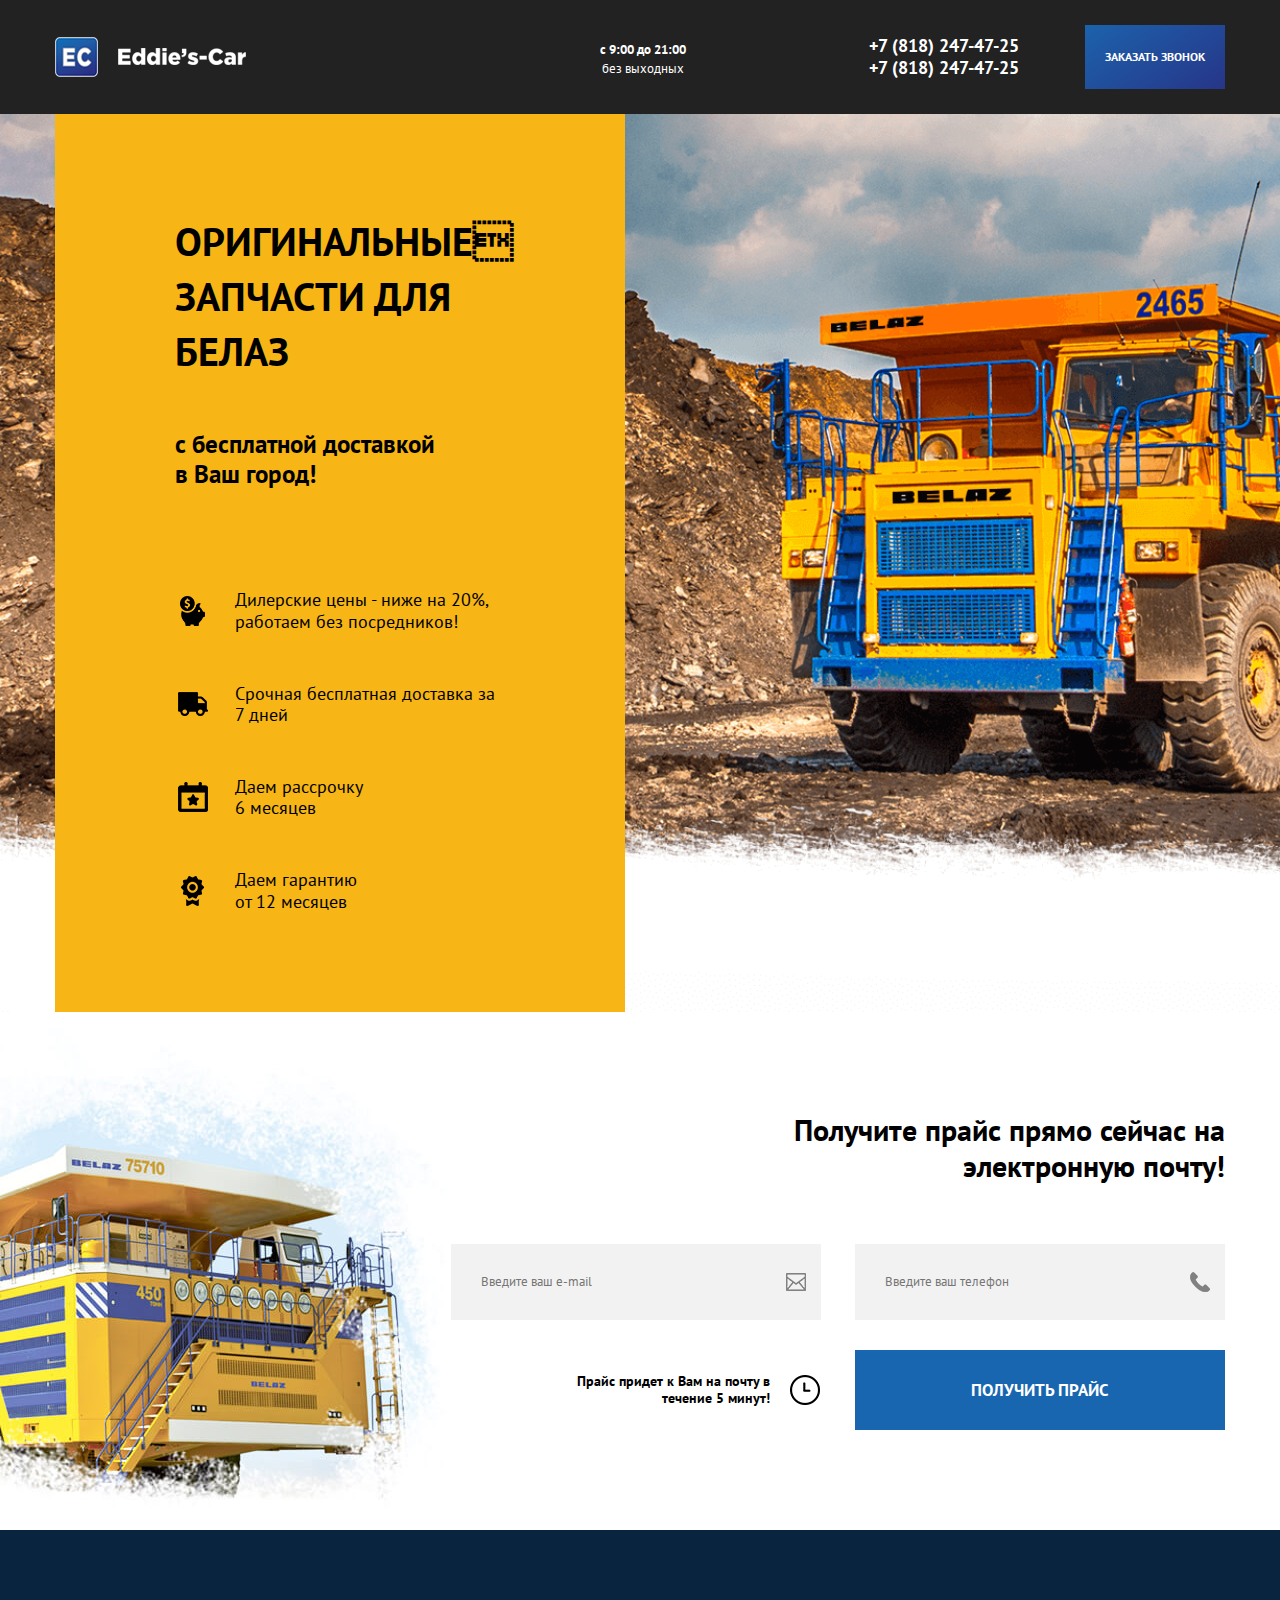
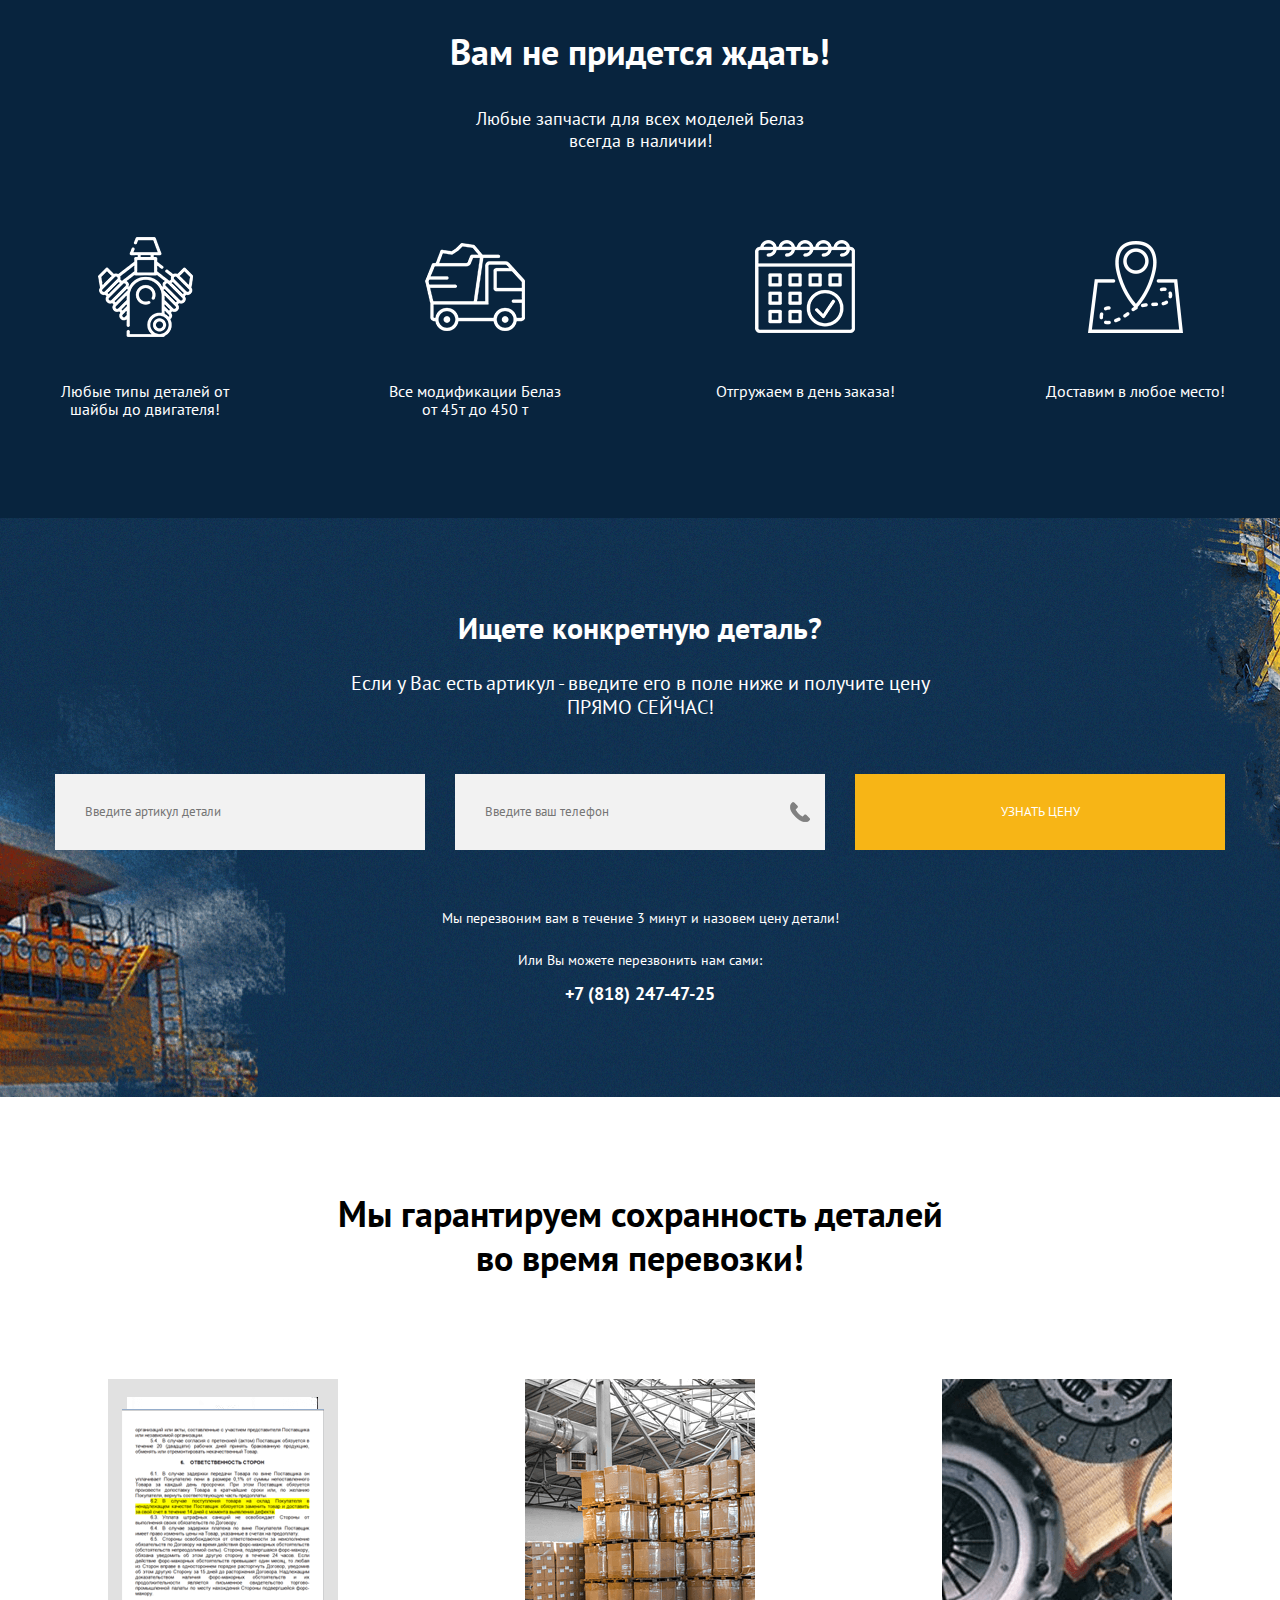
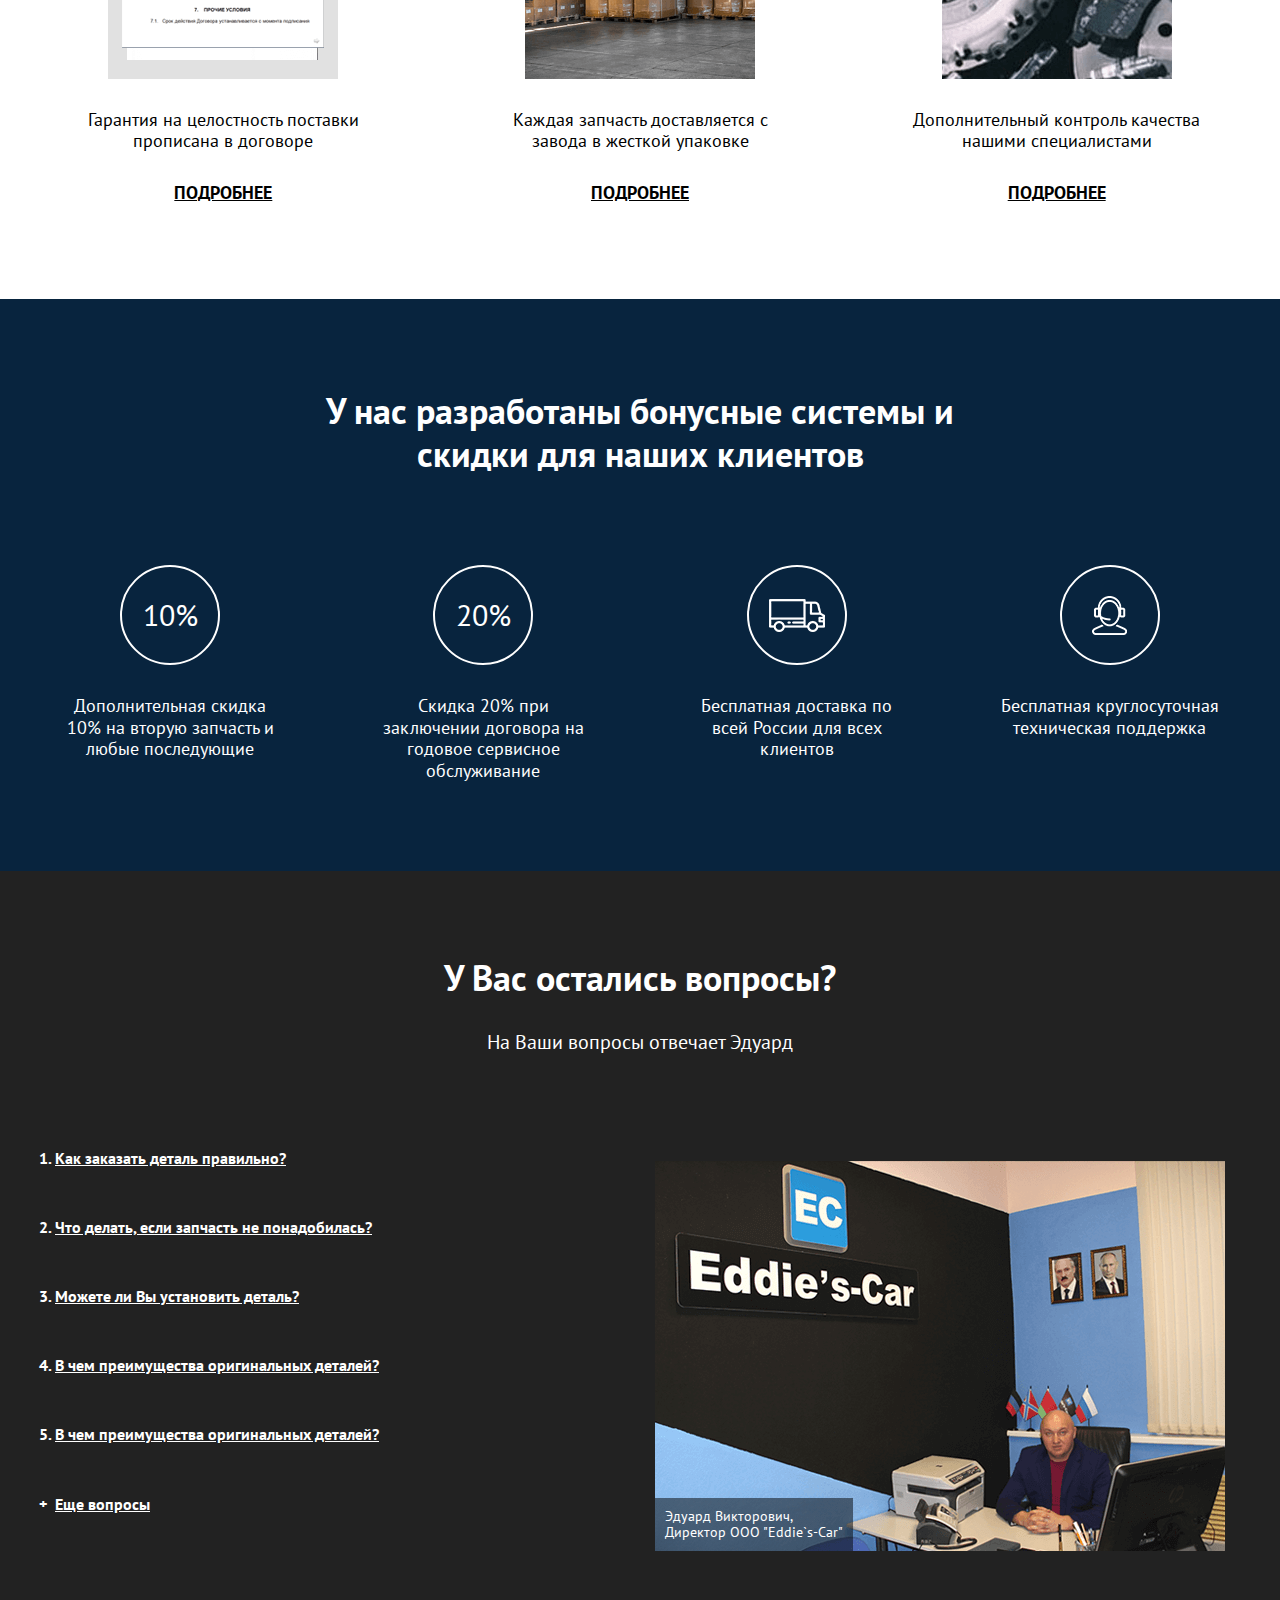
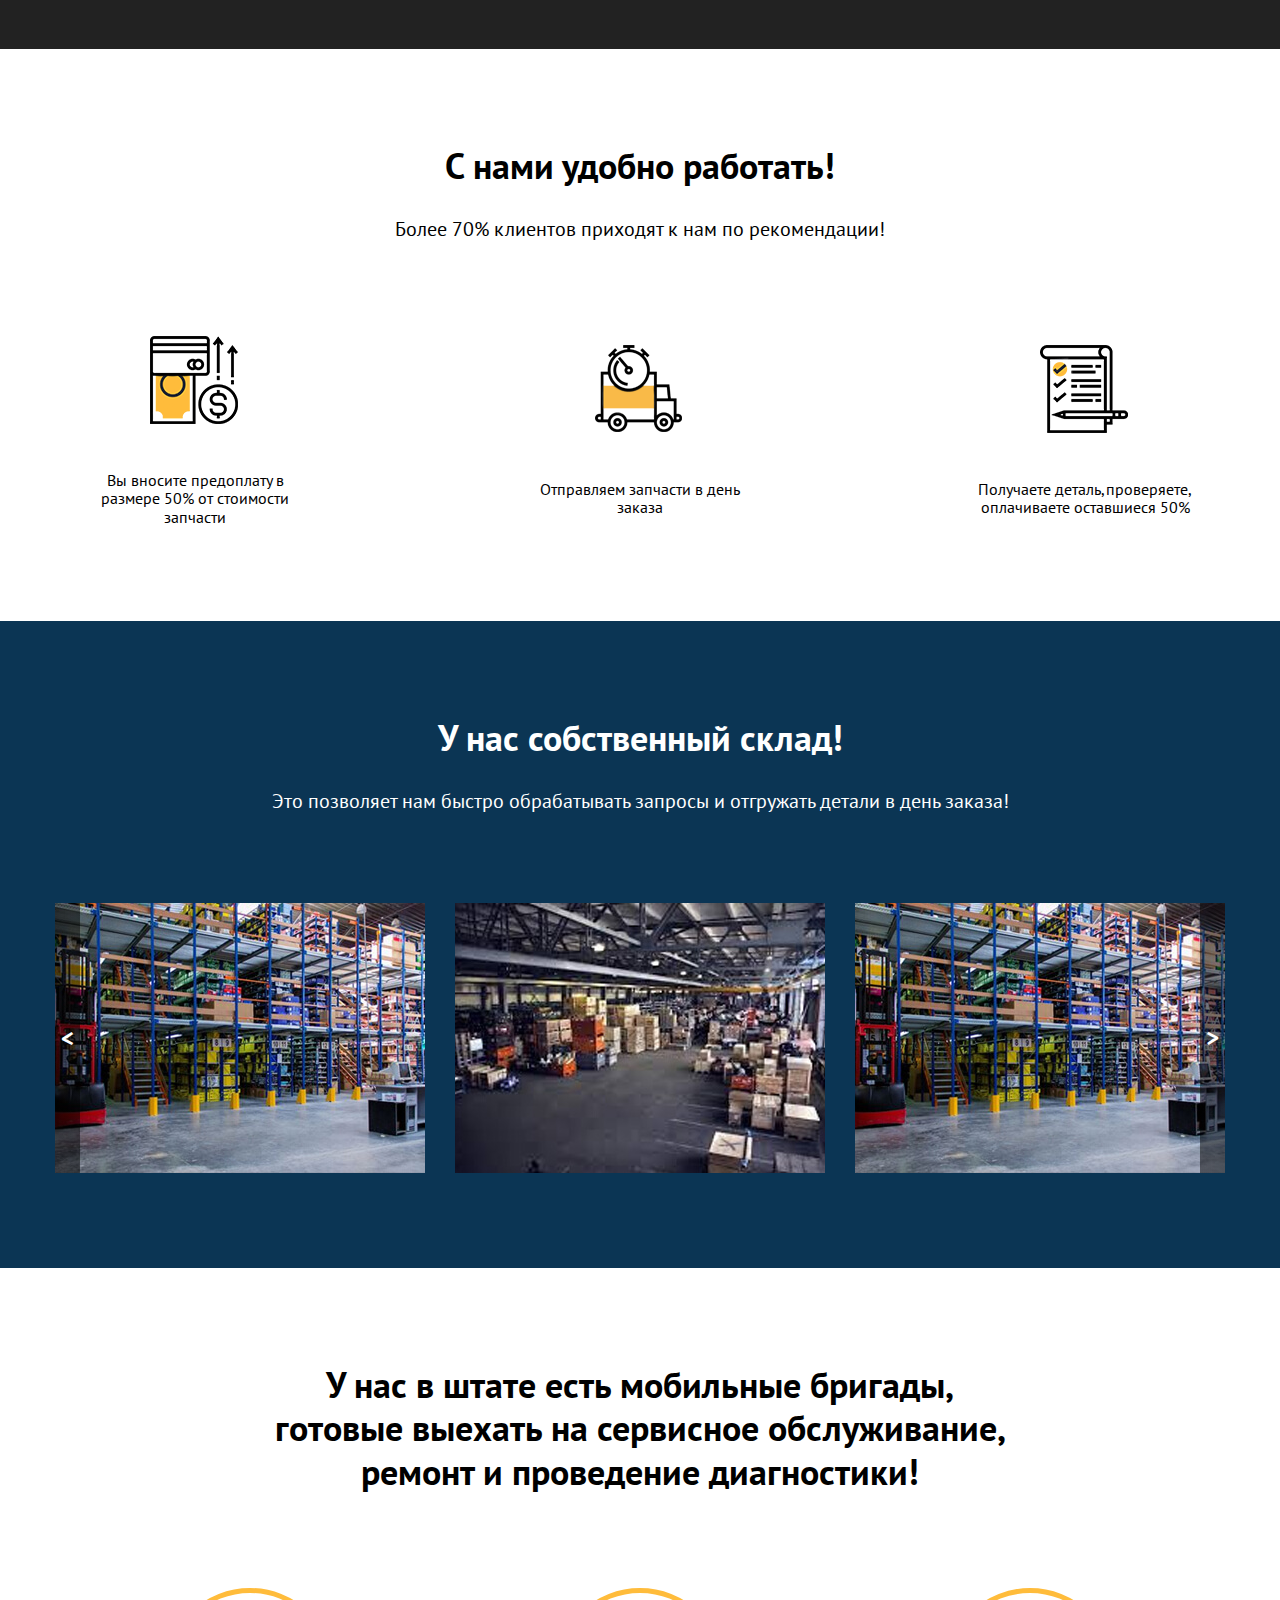
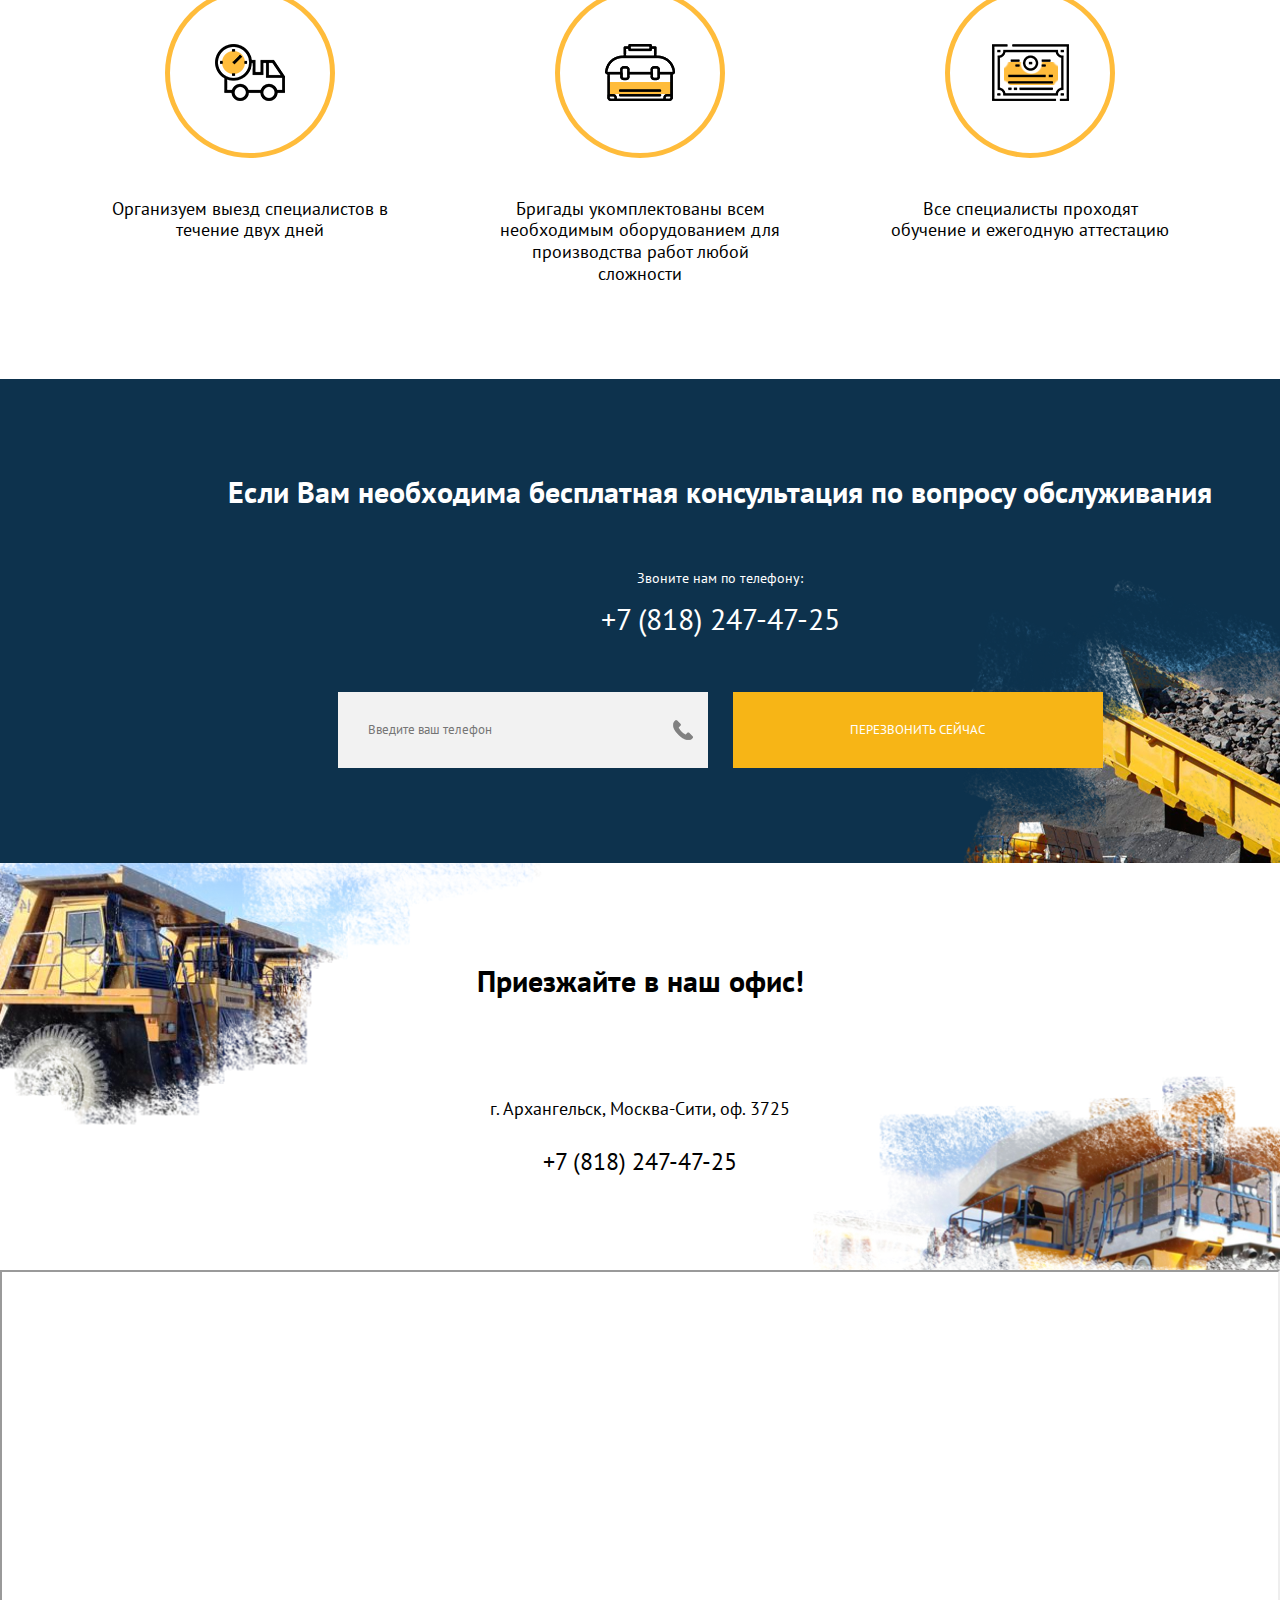
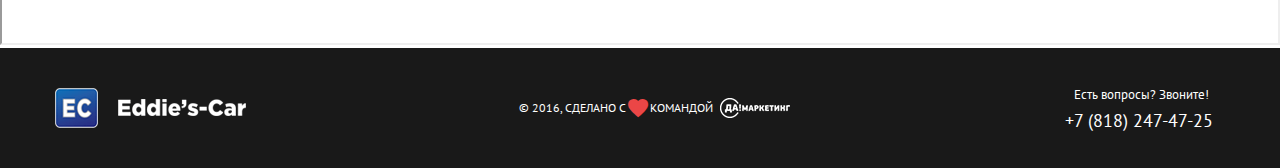
==== commit b6019db4: "optimize images" ====
--- a/index.html
+++ b/index.html
@@ -5,7 +5,7 @@
     <meta name="viewport" content="width=device-width, initial-scale=1.0">
     <link href="https://fonts.googleapis.com/css2?family=PT+Sans:wght@400;700&display=swap" rel="stylesheet">
     <link href="https://fonts.googleapis.com/icon?family=Material+Icons"
-      rel="stylesheet">
+    rel="stylesheet">
     <link rel="stylesheet" href="css/normalize.css">
     <link rel="stylesheet" href="css/style.css">
     <title>Head</title>
@@ -362,12 +362,12 @@
                 
                 <p class="markets-text">Это позволяет нам быстро обрабатывать запросы и отгружать детали в день заказа!</p>
                 
-                <div class="market-images">
+                <div  class="market-images">
                     
                     <button class="button-to-left"><</button>
                     
                     <button class="button-to-right">></button>
-                    <div class="">
+                    <div id="splides" class="">
                         
                         <img src="images/market.jpg" srcset="images/market.jpg 1x ,images/market@2x.jpg 2x" alt="market">
                         
@@ -420,47 +420,43 @@
             </div>
             
         </div>
-
-
+        
+        
         <section class="info-company-section">
             
-<div class="container info-company-cont">
-
-<h2 class="company-adress-heading">Приезжайте в наш офис!</h2>
-
-<adress class="company-adress">г. Архангельск, Москва-Сити, оф. 3725</adress>
-
-<a href="tel:+78182474725" class="tell-us">+7 (818) 247-47-25</a>
-
-
-
-</div>
-
+            <div class="container info-company-cont">
+                
+                <h2 class="company-adress-heading">Приезжайте в наш офис!</h2>
+                
+                <adress class="company-adress">г. Архангельск, Москва-Сити, оф. 3725</adress>
+                
+                <a href="tel:+78182474725" class="tell-us">+7 (818) 247-47-25</a>
+                
+                
+                
+            </div>
+            
         </section>
-
-
-<iframe src="https://yandex.ru/map-widget/v1/?um=constructor%3Ab606225fc93104cccab665aabe6c9c60e9fe74cd286b84eeacadb3d9cff5ea7b&amp;source=constructor" width="100%" height="375" ></iframe>
-
-<footer class="site-footer">
-
-    <div class="container">
-        <a href="#" class="site-header-image-link">
-            <img class="site-logo-link" src="images/лого.png" alt="logo-with-link" srcset="images/лого.png 1x, images/лого@2x.png 2x" >
-        </a>
-   <div class="when">
-       <p class="when-text">© 2016, cделано с     <i class="material-icons">favorite</i>    командой  </p> 
-       <a href="/" class="image-logo-link"><img class="logo-images" src="images/logo-white.png" alt=" logo"></a>
-   </div>
-<div class="tell-we">
-    <p class="tell-we-text">Есть вопросы? Звоните!</p>
-    <a href="tel:+78182474725" class="tell-we-tel">+7 (818) 247-47-25</a>
-</div>
-
-</div>
-</footer>
-
-
-        
-        
+        
+        
+        <iframe src="https://yandex.ru/map-widget/v1/?um=constructor%3Ab606225fc93104cccab665aabe6c9c60e9fe74cd286b84eeacadb3d9cff5ea7b&amp;source=constructor" width="100%" height="375" ></iframe>
+        
+        <footer class="site-footer">
+            
+            <div class="container">
+                <a href="#" class="site-header-image-link">
+                    <img class="site-logo-link" src="images/лого.png" alt="logo-with-link" srcset="images/лого.png 1x, images/лого@2x.png 2x" >
+                </a>
+                <div class="when">
+                    <p class="when-text">© 2016, cделано с     <i class="material-icons">favorite</i>    командой  </p> 
+                    <a href="/" class="image-logo-link"><img class="logo-images" src="images/logo-white.png" alt=" logo"></a>
+                </div>
+                <div class="tell-we">
+                    <p class="tell-we-text">Есть вопросы? Звоните!</p>
+                    <a href="tel:+78182474725" class="tell-we-tel">+7 (818) 247-47-25</a>
+                </div>
+                
+            </div>
+        </footer>
     </body>
     </html>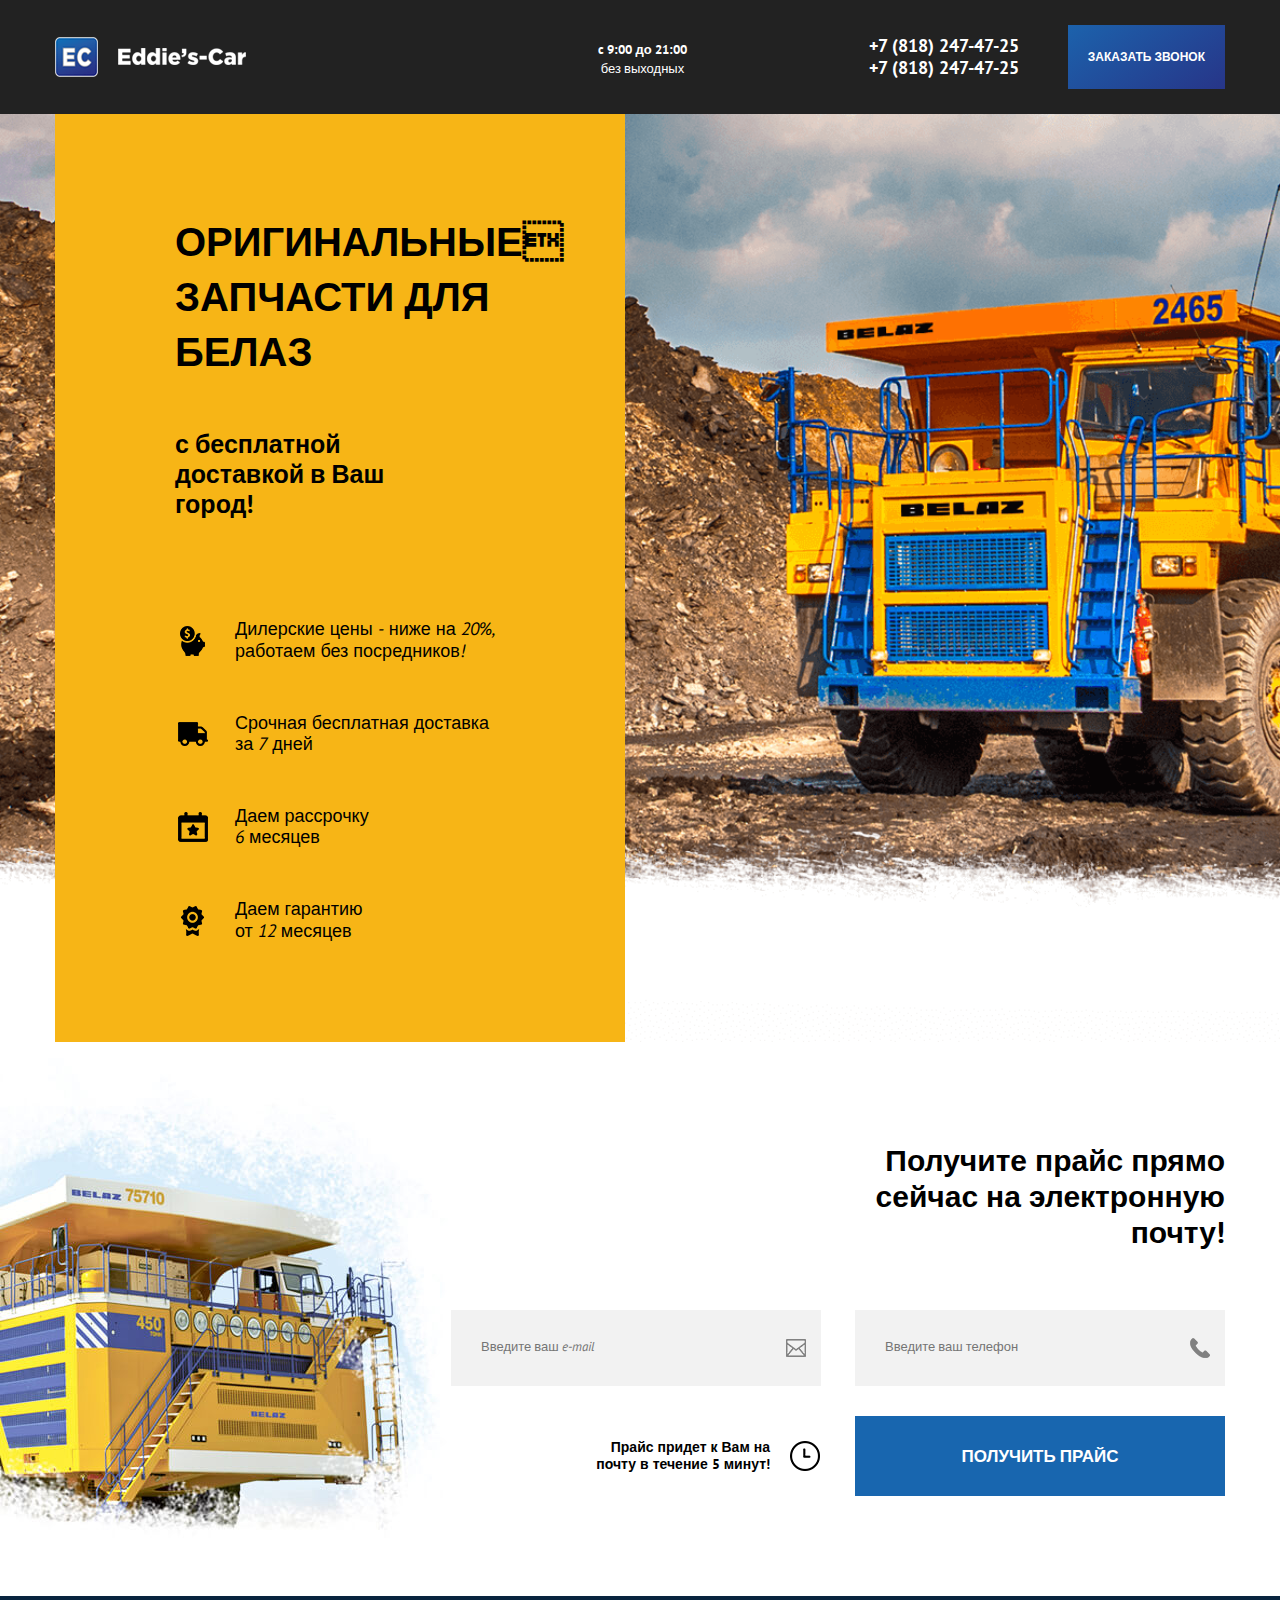
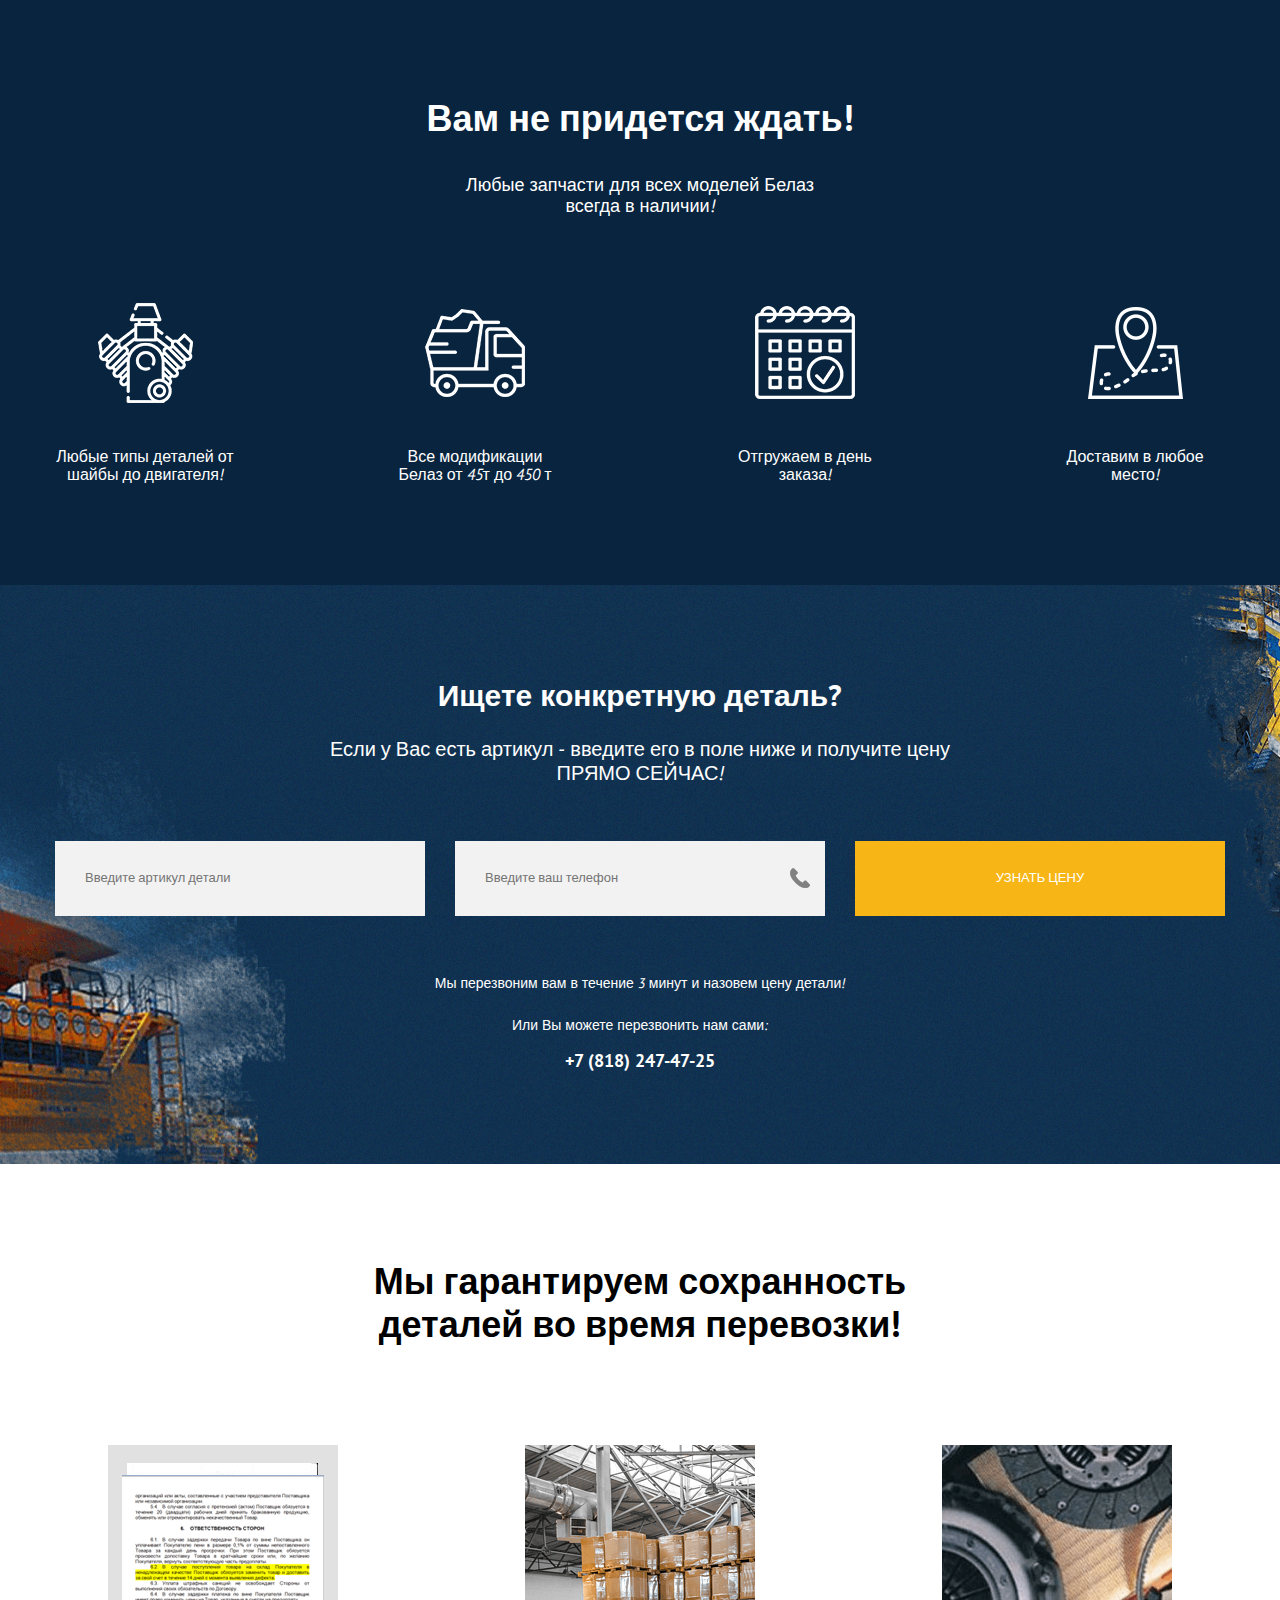
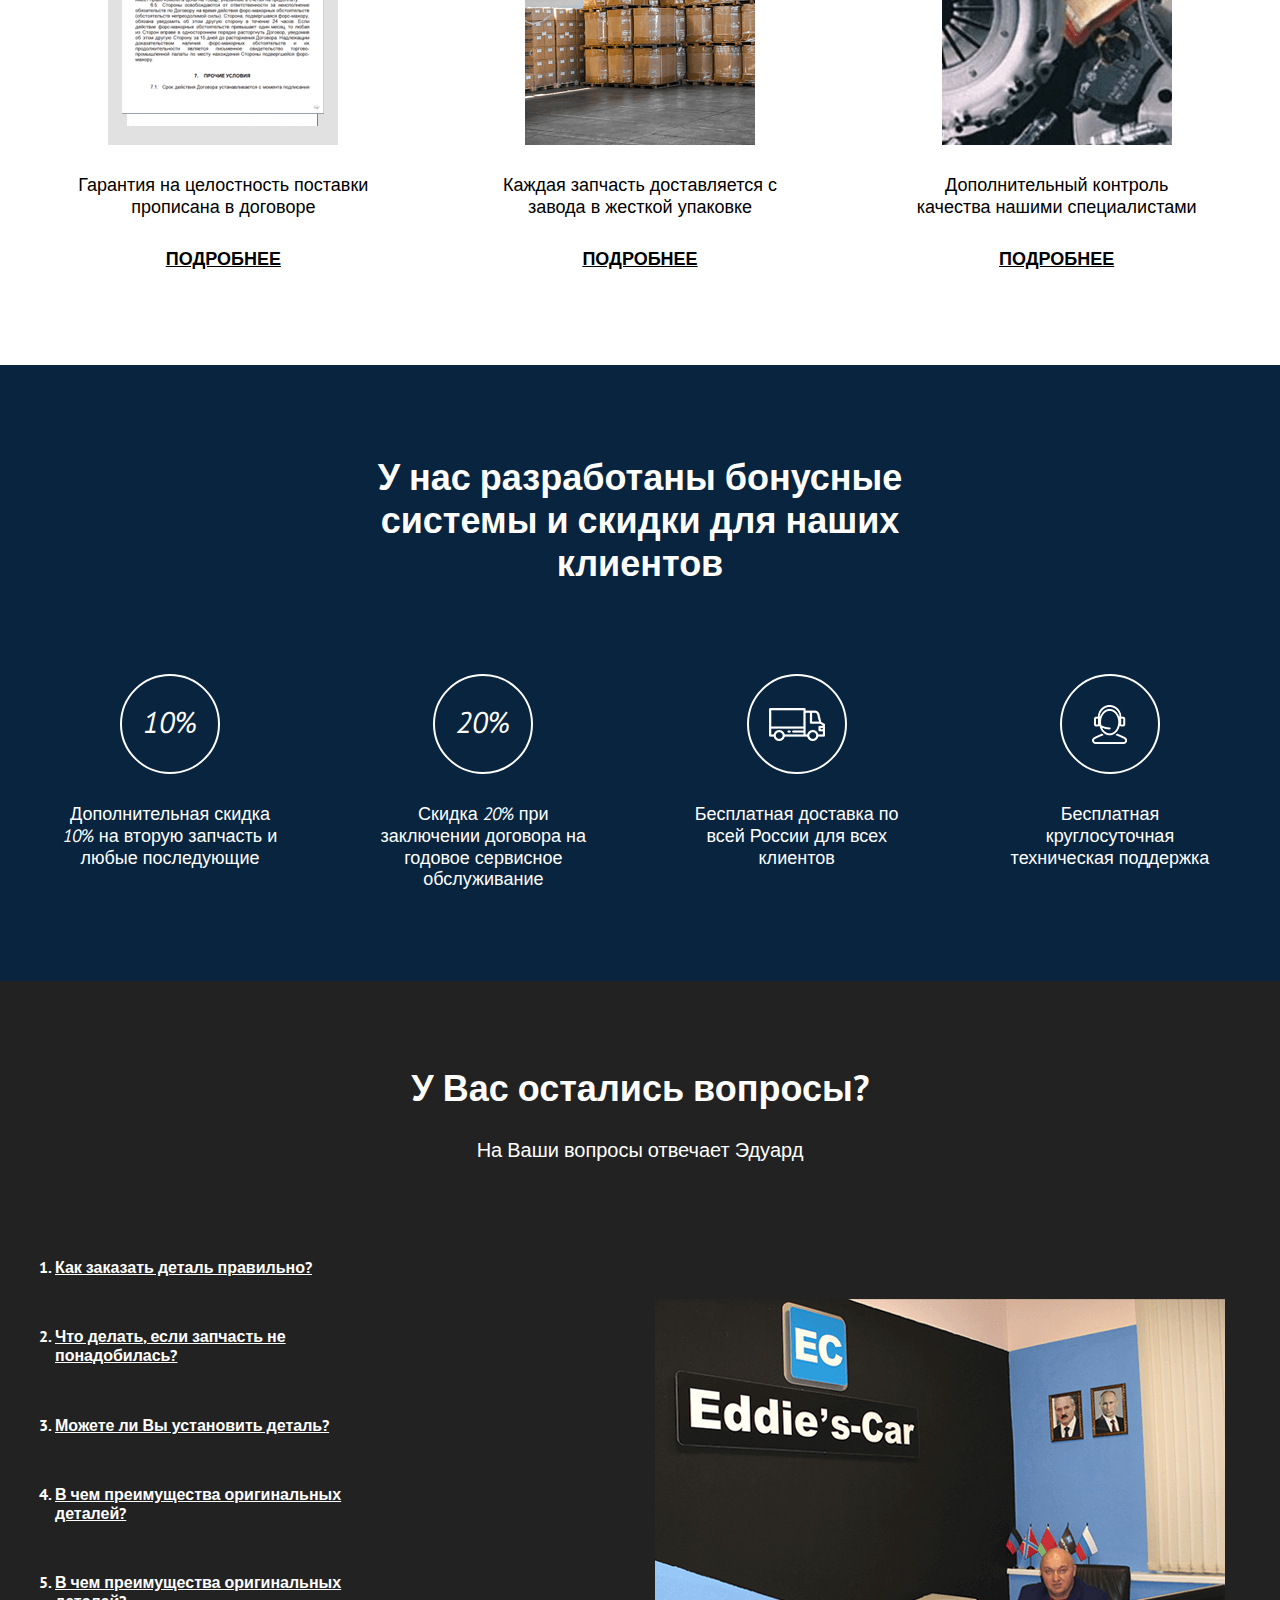
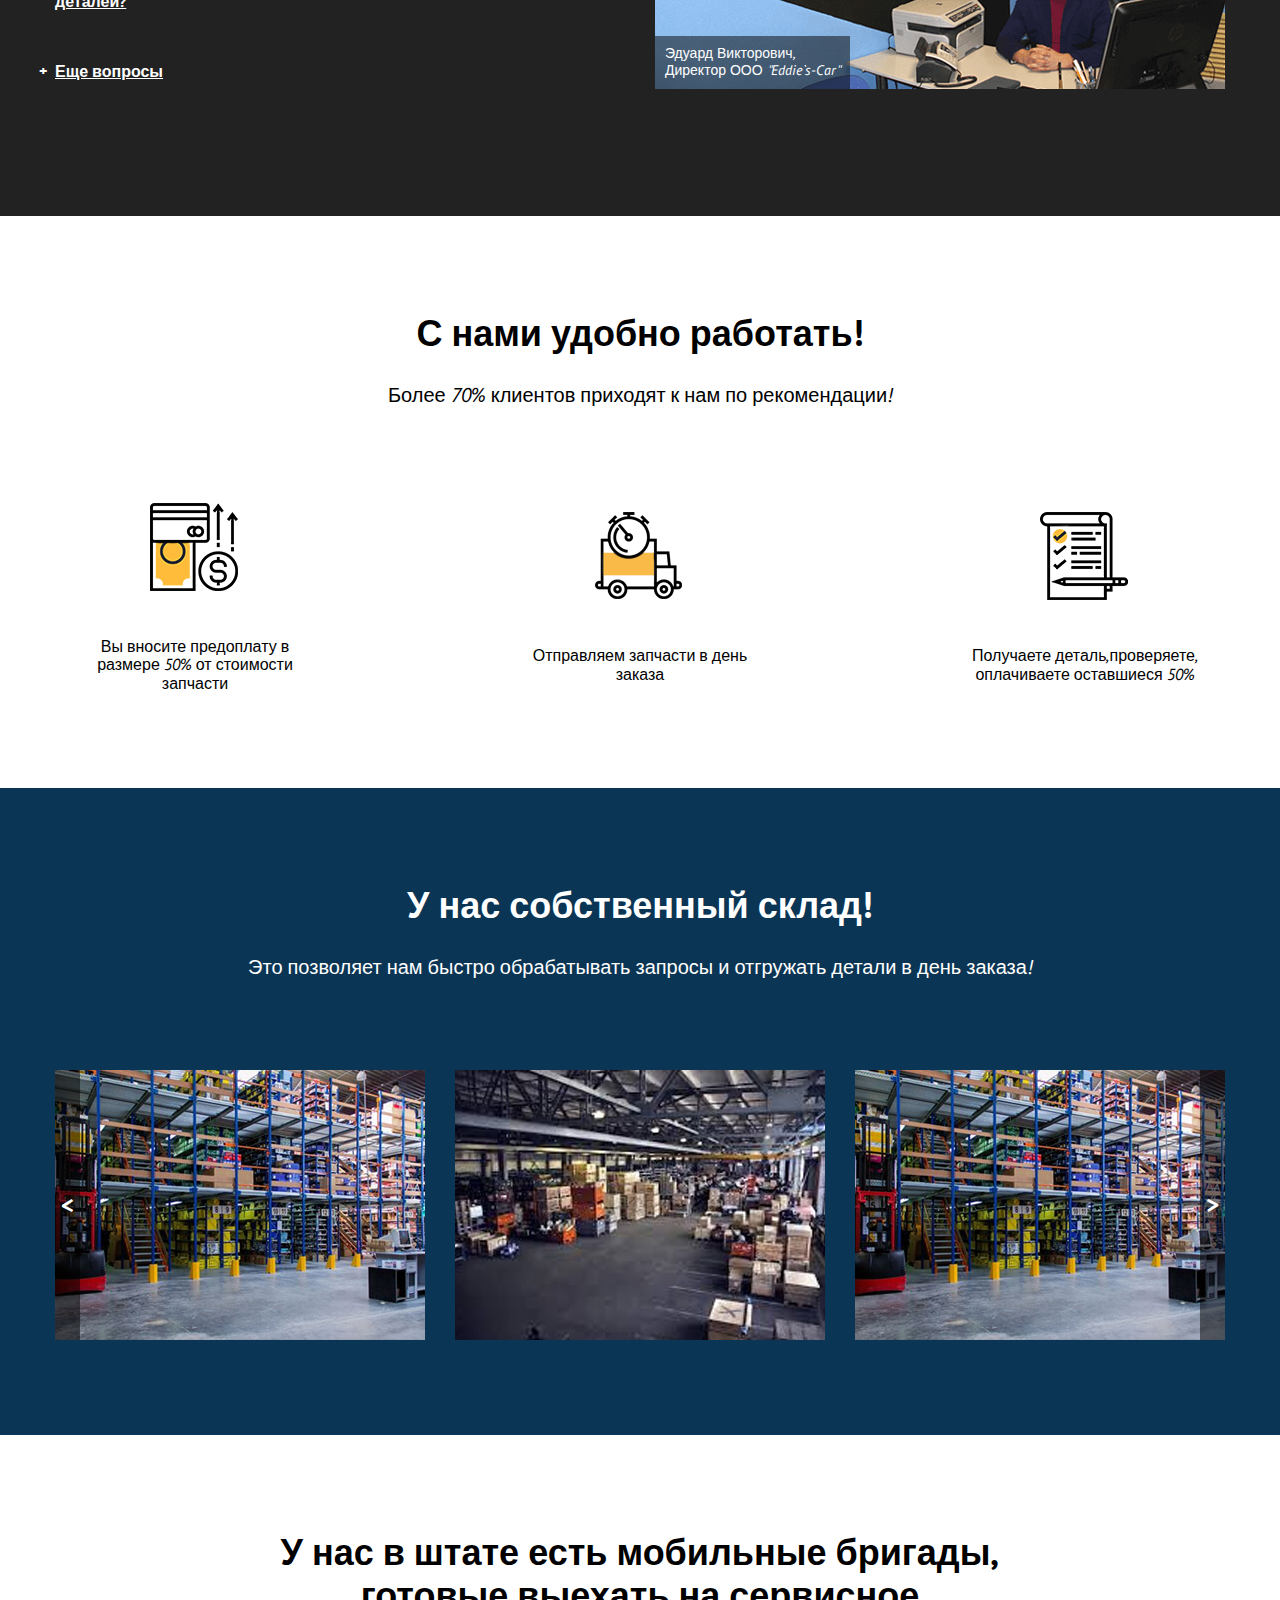
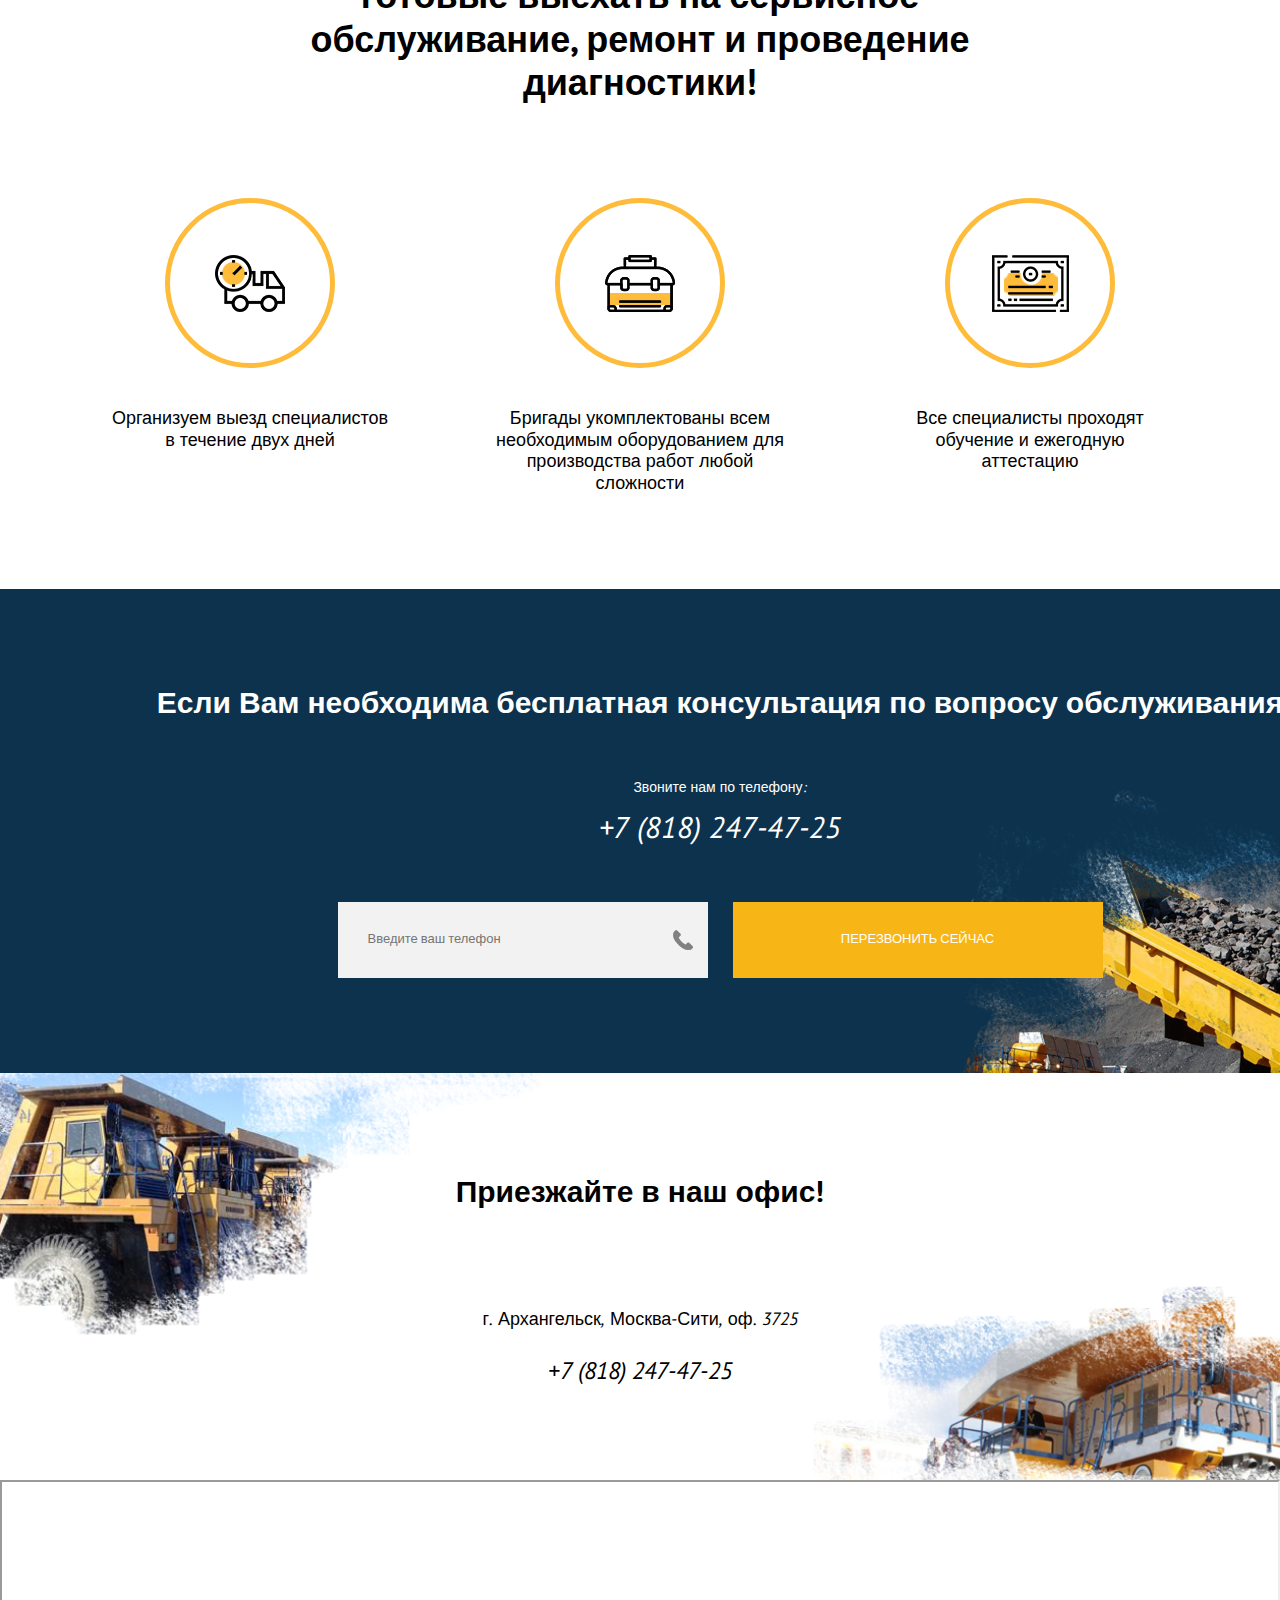
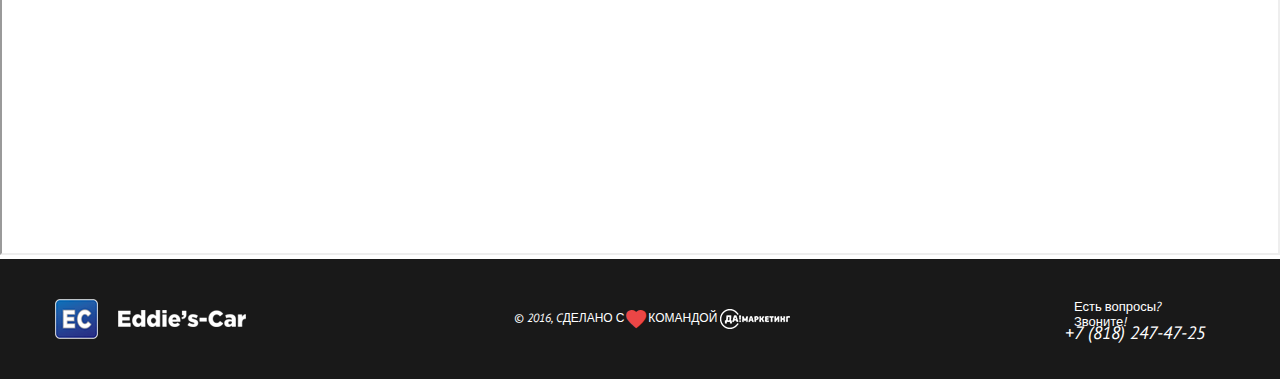
==== commit eb59ec8e: "fonts offline and minify" ====
--- a/index.html
+++ b/index.html
@@ -3,7 +3,6 @@
 <head>
     <meta charset="UTF-8">
     <meta name="viewport" content="width=device-width, initial-scale=1.0">
-    <link href="https://fonts.googleapis.com/css2?family=PT+Sans:wght@400;700&display=swap" rel="stylesheet">
     <link href="https://fonts.googleapis.com/icon?family=Material+Icons"
     rel="stylesheet">
     <link rel="stylesheet" href="css/normalize.css">
--- a/css/style.css
+++ b/css/style.css
@@ -1,1293 +1 @@
-html{
-    box-sizing: border-box;
-}
-
-*,
-*::before,
-*::after{
-    box-sizing: inherit;
-}
-
-body{
-    margin: 0;
-    font-family: 'PT Sans' , 'Arial' ,sans-serif;
-}
-
-.visually-hidden {
-    clip: rect(0 0 0 0);
-    clip-path: inset(50%);
-    height: 1px;
-    overflow: hidden;
-    position: absolute;
-    white-space: nowrap;
-    width: 1px;
-}
-
-
-
-.container{
-    max-width: 1170px;
-    margin-left: auto;
-    margin-right: auto;
-}
-
-
-.site-nav{
-    padding-top: 25px;
-    padding-bottom: 25px;
-    background-color: #222222;
-}
-
-
-.site-nav-df{
-    display: flex;
-    align-items: center;
-}
-
-.site-logo-link{
-    display: block;
-}
-
-
-.working-time{
-    width: 93px;
-    display: flex;
-    font-size: 13px;
-    margin: 0;
-    margin-left: 350px;
-    flex-direction: column;
-    color: #fff;
-    text-align: center;
-} 
-
-
-
-.working-time span{
-    
-    font-size: 13px;
-    
-    color: rgb(255, 255, 255);
-    font-weight: bold;
-    line-height: 24px;
-    
-    
-    
-}
-
-
-.header-tel-numbers{
-    display: flex;
-    flex-direction: column;
-    margin-left: 180px;
-}
-
-.header-tel-number {
-    font-size: 18px;
-    color: rgb(255, 255, 255);
-    line-height: 22px;
-    font-weight: bold;
-    text-decoration: none;
-}
-
-
-.order-to-tel-number{
-    
-    background-image: -moz-linear-gradient( 125deg, rgb(39,53,136) 0%, rgb(28,98,172) 100%);
-    background-image: -webkit-linear-gradient( 125deg, rgb(39,53,136) 0%, rgb(28,98,172) 100%);
-    background-image: -ms-linear-gradient( 125deg, rgb(39,53,136) 0%, rgb(28,98,172) 100%);
-    font-size: 12px;
-    
-    color: rgb(255, 255, 255);
-    font-weight: bold;
-    text-transform: uppercase;
-    line-height: 1.2;
-    text-decoration: none;
-    padding: 25px 20px;
-    
-    margin-left: auto;
-}
-
-.belaz-2465-addvertisement{
-    background-image: url('../images/header-bottom-part-background.png');
-    background-repeat: no-repeat;
-    background-position: top center;
-    background-size: auto 100%;
-    /* display: block; */
-}
-
-.info-belaz-2465{
-    padding: 100px 120px;
-    display: inline-block;
-    background-color: rgb(247, 181, 22);
-    width: 570px;
-    
-}
-
-
-.belaz-2465-header {
-    width: 330px;
-    font-size: 40px;
-    margin: 0 0 50px 0 ;
-    display: inline-block;
-    color: rgb(0, 0, 0);
-    text-transform: uppercase;
-    line-height: 1.375;
-    text-align: left;
-    
-}
-
-
-.belaz-2465-text{
-    font-size: 25px;
-    font-weight: bold;
-    color: rgb(0, 0, 0);
-    line-height: 1.2;
-    text-align: left;
-    width: 275px;
-    margin-top: 0;
-    margin-bottom: 100px;
-    display: inline-block;
-}
-
-.characters-of-belaz-2465-list{
-    margin-top: 0;
-    margin-bottom: 0;
-    padding: 0;
-    list-style-type: none;
-    display: inline-block;
-}
-
-.character-of-belaz-2465{
-    display: flex;
-    align-items: center;
-    /* justify-content: center; */
-}
-
-.character-of-belaz-2465 p{
-    font-size: 18px;
-    margin: 0;
-    color: rgb(0, 0, 0);
-    line-height: 1.2;
-    text-align: left;
-    width: 264px;
-    display: inline-block;
-}
-
-
-
-.character-of-belaz-2465:not(:last-child){
-    margin-bottom: 50px;
-}
-
-
-.character-of-belaz-2465::before {
-    content: '';
-    display: inline-block;
-    background-image: url('../images/piggy-bank.png');
-    background-repeat: no-repeat;
-    /* background-size: cover; */
-    background-position: center center;
-    height: 35px;
-    width: 35px;
-    margin-right: 25px;
-    
-}
-
-.character-of-belaz-2465:nth-child(2)::before{
-    background-image: url('/images/delivery-truck-silhouette.png');
-}
-
-.character-of-belaz-2465:nth-child(3)::before{
-    background-image: url('/images/election-event-on-a-calendar-with-star-symbol.png');
-}
-
-.character-of-belaz-2465:nth-child(4)::before{
-    background-image: url('/images/medal.png');
-}
-
-
-.part-of-belaz-75710{
-    padding: 100px 0;
-    background-image: url('../images/background-belaz-75310.jpg');
-    background-repeat: no-repeat;
-    background-position: center top;
-}
-
-.belaz-75310-info{
-    text-align: right;
-}
-
-.belaz-75310-info-text{
-    width: 450px;
-    margin-top: 0;
-    display: inline-block;
-    margin-bottom: 60px;
-    font-size: 30px;
-    font-weight: bold;
-    color: rgb(0, 0, 0);
-    line-height: 1.2;
-    text-align: right;
-}
-
-
-.email , .tel{
-    font-size: 13px;
-    padding: 30px 45px 30px 30px ;
-    width: 370px;
-    border: none;
-    background-color: rgb(242, 242, 242);
-    color: rgb(129, 129, 129);
-    line-height: 1.2;
-    text-align: left;    
-    content: '';
-    display: inline-block;
-    background-image: url('../images/email-icon.png');
-    background-repeat: no-repeat;
-    background-position: right 15px  top 50%;
-}
-.tel{
-    background-image: url('../images/call-icon.png');
-    margin-left: 30px;
-}
-
-.post-part{
-    width: 655px;
-    display: inline-flex;
-    align-items: center;
-    text-align: right;
-    justify-content: space-between;
-    margin-top: 30px;
-}
-
-
-.post-text{
-    width: 250px;
-    display: inline-flex;
-    justify-content: space-between;
-    align-items: center;
-    margin: 0;
-}
-
-.post-text span{
-    width: 200px;
-    font-size: 14px;
-    color: rgb(0, 0, 0);
-    line-height: 1.2;
-    text-align: right center;
-    font-weight: bold;
-    margin: 0;
-}
-
-
-.post-text::after{
-    content: '';
-    display: inline-block;
-    width: 30px;
-    height: 30px;
-    background-image: url('../images/clock-icon.png');
-    background-position:center center ;
-    background-repeat: no-repeat;
-}
-
-.order-button{
-    background-color: rgb(24, 102, 175);
-    text-align: center;
-    border: none;
-    outline: none;
-    padding:30px 50px ;
-    font-size: 17px;
-    color: rgb(255, 255, 255);
-    font-weight: bold;
-    text-transform: uppercase;
-    line-height: 1.2;
-    width: 370px;
-}
-
-
-.our-superioritys{
-    background-color: rgb(8, 36, 62);
-    
-}
-
-.our-superioritys-comp{
-    padding: 100px 0;
-    text-align: center;
-}
-
-.superiority-heading{
-    font-size: 36px;
-    color: rgb(255, 255, 255);
-    line-height: 1.2;
-    text-align: center;
-    margin-top: 0;
-    margin-bottom: 35px;
-}
-
-.superiority-text{
-    display: inline-block;
-    margin-top: 0;
-    font-size: 18px;
-    width: 352px;
-    color: rgb(255, 255, 255);
-    line-height: 1.2;
-    text-align: center;
-    margin-bottom: 85px;
-    
-}
-
-.our-superiority-list{
-    list-style-type: none;
-    margin: 0;
-    padding: 0;
-    display: flex;
-    align-items: center;
-    justify-content: space-between;
-    flex-wrap: wrap;
-}
-
-.our-superiority{
-    width: 180px;
-    display: flex;
-    text-align: center;
-    flex-direction: column;
-    align-items: center;
-    justify-content: space-between;
-    color: #fff;
-    margin-bottom: auto;
-}
-
-.our-superiority:not(:nth-child(4n)){
-    margin-right: 150px;
-}
-
-.our-superiority::before{
-    content: '';
-    background-image: url('../images/engine.png');
-    background-repeat: no-repeat;
-    display: block;
-    width: 100px;
-    height: 100px;
-    margin-bottom: 45px;
-    background-position: center center;
-}
-
-.our-superiority:nth-child(2)::before{
-    background-image: url('../images/dump-truck.png');
-}
-
-.our-superiority:nth-child(3)::before{
-    background-image: url('../images/calendar.png');
-}
-
-.our-superiority:nth-child(4)::before{
-    background-image: url('../images/Forma.png');
-}
-
-
-
-/* order.html */
-
-/* ----------------- */
-
-
-
-.order-form{
-    display: flex;
-    flex-direction: column;
-    align-items: center;
-    justify-content: center;
-    padding: 50px 0;
-}
-
-.human-name{
-    margin: 0 0 10px 0 ;
-}
-
-.tel-number-order{
-    margin: 0 0 10px 0;
-}
-
-/* index.html */
-
-.order-details{
-    padding: 92px 0;
-    background-color: #0e344e;
-    background-image: url('../images/order-details-background.png');
-    background-position: top center;
-    background-repeat: no-repeat;
-    
-}
-
-
-
-.order-details-without-container{
-    display: flex;
-    flex-direction: column;
-    justify-content: space-between;
-    text-align: center;
-    
-}
-
-
-.order-details-heading{
-    display: inline-block;
-    font-size: 30px;
-    color: rgb(255, 255, 255);
-    line-height: 36px;
-    text-align: center;
-    margin-top: 0;
-    margin-bottom: 25px;
-}
-
-.order-details-text{
-    margin-top: 0;
-    margin-bottom: 55px;
-    font-size: 20px;
-    color: rgb(255, 255, 255);
-    line-height: 24px;
-    text-align: center;
-    display: inline-block;
-    
-}
-
-
-.order-details-form{
-    margin-top: 0;
-    margin-bottom: 60px;
-    display: flex;
-    align-items: center;
-    justify-content: space-between;
-}
-
-.input-detail-name{
-    
-    font-size: 13px;
-    padding: 30px 45px 30px 30px ;
-    width: 370px;
-    border: none;
-    background-color: rgb(242, 242, 242);
-    color: rgb(129, 129, 129);
-    line-height: 1.2;
-    
-}
-
-.tel-for-details{
-    margin: 0;
-}
-
-.order-details-button{
-    background-color: rgb(247, 181, 22);
-    font-size: 13px;
-    padding: 30px ;
-    width: 370px;
-    border: none;
-    color: #fff;
-    line-height: 1.2;
-    text-transform: uppercase;
-    cursor: pointer;
-}
-
-
-.order-details-top-text {
-    font-size: 14px;
-    display: inline-block;
-    margin-bottom:25px ;
-    margin-top: 0;
-    color: rgb(255, 255, 255);
-    line-height: 1.2;
-    text-align: center;
-    
-}
-.order-details-bottom-text {
-    display: inline-block;
-    margin-top: 0;
-    margin-bottom: 15px;
-    font-size: 14px;
-    color: rgb(255, 255, 255);
-    line-height: 1.2;
-    text-align: center;
-    
-}
-
-/* --------------------------------------- */
-
-.about-services{
-    display: flex;
-    flex-direction: column;
-    align-items: center;
-    justify-content: space-between;
-    text-align: center;
-    padding: 95px 0;
-}
-
-
-.services-part-heading{
-    display: inline-block;
-    font-size: 36px;
-    color: rgb(0, 0, 0);
-    line-height: 1.2;
-    text-align: center;
-    width: 650px;
-    margin-top: 0;
-    margin-bottom: 100px;
-}
-
-.services-lists{
-    display: flex;
-    align-items: center;
-    justify-content: space-between;
-    list-style-type: none;
-    padding: 0;
-    margin: 0 40px;
-    flex-wrap: wrap;
-    flex-grow: 1;
-    width: 100%;
-}
-
-
-.services-list{
-    width: 336px;
-    margin-right: 80px;
-    display: flex;
-    flex-direction: column;
-    align-items: center;
-    justify-content: space-between;
-    margin-bottom: auto;
-    flex-grow: 1;
-}
-
-.services-list:nth-child(3n){
-    margin-right: 0;
-}
-
-.services-list img{
-    margin-top: 0;
-    margin-bottom: 30px;
-}
-
-
-.services-list-text{
-    font-size: 18px;
-    color: rgb(0, 0, 0);
-    line-height: 1.2;
-    text-align: center;
-    width: 300px;
-    display: inline-block;
-    margin-top: 0;
-    margin-bottom: 30px;     
-}
-
-
-.services-list-link{
-    font-size: 18px;
-    color: rgb(0, 0, 0);
-    font-weight: bold;
-    text-decoration: underline;
-    line-height: 1.2;
-    text-align: center;
-    
-    text-transform: uppercase;
-}
-
-
-/* sales */
-
-
-.sales-for-clients{
-    background-color: #08243e;
-    padding: 90px 0;
-    
-}
-
-.sales-clients{
-    display: flex;
-    flex-direction: column;
-    align-items: center;
-}
-
-.sales-for-clients-heading{
-    font-size: 36px;
-    width: 650px;
-    color: rgb(255, 255, 255);
-    line-height: 1.2;
-    text-align: center;
-    margin-top: 0;
-    margin-bottom: 90px;
-    display: inline-block;
-}
-.sales-lists{
-    list-style-type: none;
-    margin: 0;
-    padding: 0;
-    display: flex;
-    align-items: flex-start;
-    justify-content: space-between;
-    width: 100%;
-    flex-wrap: wrap;
-}
-
-
-
-.sales-list{
-    display: flex;
-    flex-direction: column;
-    align-items: center;
-    justify-content: space-between;
-    width: 230px;
-    margin-right: 80px;
-}
-
-.sales-list:nth-child(4n){
-    margin: 0;
-}
-
-.sales-list::before{
-    width: 100px;
-    height: 100px;
-    content: '';
-    border-radius: 50%;
-    border: #fff 2px solid;
-    margin: 0 0 30px 0;
-    color: white;
-    display: flex;
-    align-items: center;
-    justify-content: center;
-    font-size: 30px;
-    background-repeat: no-repeat;
-    background-position: center center;
-}
-
-
-.sales-list:nth-child(1)::before{
-    content: '10%';
-}
-
-.sales-list:nth-child(2)::before{
-    content: '20%';
-}
-
-.sales-list:nth-child(3)::before{
-    background-image: url('../images/delivery-truck.png');
-}
-
-.sales-list:nth-child(4)::before{
-    background-image: url('../images/telemarketer.png');
-}
-
-.sales-list span{
-    font-size: 18px;
-    color: rgb(255, 255, 255);
-    line-height: 1.2;
-    text-align: center;
-}
-
-
-.direction-part{
-    background-color: #222;
-    padding: 85px 0;
-}
-
-.direction-part-containing{
-    display: flex;
-    flex-direction: column;
-    align-items: center;
-    justify-content: center;
-    
-}
-
-.direction-part-heading{
-    margin: 0 0 30px 0;
-    font-size: 36px;
-    color: rgb(255, 255, 255);
-    line-height: 1.2;
-    text-align: center;
-    display: inline-block;
-    
-}
-
-
-
-.direction-part-head-text{
-    display: inline-block;
-    font-size: 20px;
-    color: rgb(255, 255, 255);
-    line-height: 1.2;
-    text-align: center;
-    margin-top: 0;
-    margin-bottom: 95px;
-    
-}
-
-.infos-with-questions-part{
-    display: flex;
-    align-items: center;
-    justify-content: space-between;
-    width: 100%;
-}
-
-.questions-lists{
-    margin: 0;
-    padding: 0;
-    display: inline-block;
-    width: 350px;
-    
-}
-
-.questions-list{
-    position: relative;
-    font-size: 16px;
-    color: rgb(255, 255, 255);
-    font-weight: bold;
-    text-decoration: underline;
-    line-height: 1.2;
-    text-align: left;
-    margin-bottom:50px ;
-    transition: all ease 0.5s;
-}
-
-.questions-list:nth-child(2){
-    padding-bottom: 10px;
-    margin-bottom: 40px;
-}
-
-.questions-list:last-child{
-    list-style-type: none;
-}
-
-.questions-list:last-child::before{
-    content: '+';
-    position: absolute;
-    transform: translateX(-200%);
-}
-
-
-.questions-list:last-child a{
-    color: white;
-}
-
-.questions-list:last-child:hover {
-    opacity: 0.5;
-    color: white;
-}
-
-.questions-list:hover{
-    color: #3f7bc6;
-}
-
-.questions-list:hover .questions-list-div{
-    display: flex;
-}
-
-.questions-list-div{
-    position: absolute;
-    background-color: #fff;
-    
-    z-index: 1;
-    top: 100%;
-    left: 0;
-    justify-content: space-between;
-    align-items: flex-start;
-    padding: 10px;
-    display: none;
-}
-
-.questions-list-div::before{
-    content: '';
-    display: inline-block;
-    width: 0;
-    height: 0;
-    top: 1px;
-    left: 0;
-    transform: translateY(-100%) translateX(50%);
-    z-index: -1;
-    position: absolute;
-    border-bottom: 8px solid #fff;
-    border-right: 8px solid transparent;
-    border-left: 8px solid transparent;
-}
-
-
-
-.questions-list-div span{
-    font-size: 14px;
-    
-    color: rgb(0, 0, 0);
-    line-height: 1.2;
-    width: 274px;
-    
-    
-}
-
-
-.questions-list-div button{
-    
-    transform: rotate(45deg);
-    background-color: transparent;
-    border: none;
-    font-size: 30px;
-    padding: 0;
-    outline: none;
-    display: inline-block;
-    
-}
-
-.direction-image{
-    position: relative;
-}
-
-.direction-image img{
-    display: block;
-}
-
-
-.direction-image-words{
-    position: absolute;
-    display: inline-block;
-    bottom: 0;
-    left: 0;
-    margin: 0;
-    background-image: linear-gradient( to right , rgba(2 , 2, 2 , 0.5) , rgba(2 , 2, 2 , 0.5) );
-    font-size: 14px;
-    color: rgb(255, 255, 255);
-    line-height: 1.2;
-    padding: 10px;
-    text-align: left;
-    
-}
-
-
-.comfort-part{
-    padding: 95px 0;
-}
-
-.comfort-part-cont{
-    text-align: center;
-}
-
-.comfort-part-heading{
-    font-size: 36px;
-    color: rgb(0, 0, 0);
-    line-height: 1.2;
-    margin-top: 0;
-    margin-bottom: 30px;
-    text-align: center;
-}
-
-.comfort-part-text{
-    margin-top: 0;
-    margin-bottom: 95px;
-    font-size: 20px;
-    color: rgb(0, 0, 0);
-    line-height: 1.2;
-    text-align: center;
-    display: inline-block;
-}
-
-.comfort-part-list{
-    list-style-type: none;
-    margin:0 25px;
-    padding: 0;
-    display: flex;
-    justify-content: space-between;
-    align-items: center;
-    flex-wrap: wrap;
-}
-
-
-
-.comfort-list{
-    width: 230px;
-    display: flex;
-    margin-right: 200px;
-    flex-direction: column;
-    align-items: center;
-    justify-content: space-between;
-}
-
-.comfort-list::before{
-    width: 90px;
-    height: 90px;
-    content: '';
-    margin-bottom: 45px;
-    display: inline-block;
-    background-repeat: no-repeat;
-    background-image: url('../images/cashback.png');
-}
-
-.comfort-list:nth-child(2)::before{
-    background-image: url(../images/delivery-clock.png);
-}
-
-.comfort-list:nth-child(3n){
-    margin: 0;
-}
-
-.comfort-list:nth-child(3)::before{
-    background-image: url(../images/ckecking.png);
-}
-
-.comfort-list-text{
-    margin: 0;
-    text-align: center;
-}
-
-
-.markets-part{
-    background-color: #0b3554;
-    padding: 95px 0;
-}
-
-.markets-heading{
-    margin-top: 0;
-    margin-bottom: 30px;
-    font-size: 36px;
-    color: rgb(255, 255, 255);
-    line-height: 1.2;
-    text-align: center;
-    
-}
-
-.markets-text{
-    margin-top: 0;
-    margin-bottom: 90px;
-    font-size: 20px;
-    color: rgb(255, 255, 255);
-    line-height: 1.2;
-    text-align: center;
-    
-}
-
-.market-images{
-    display: flex;
-    align-items: center;
-    justify-content: space-between;
-    overflow: hidden;
-    flex-wrap: wrap;
-    position: relative;
-}
-
-
-.market-images button{
-    position: absolute;
-}
-
-.button-to-left{
-    top: 0;
-    left: 0;
-    font-weight: bold;
-    position: absolute;
-    background-color: transparent;
-    border: none;
-    z-index: 5;
-    font-size: 25px;
-    outline: none;
-    color: #fff !important;
-    height: 100%;
-    background-image: linear-gradient(to right , rgba(2, 2, 2, 0.5) , rgba(2, 2, 2, 0.5));
-}
-
-.button-to-right{
-    top: 0;
-    right: 0;
-    font-weight: bold;
-    position: absolute;
-    background-color: transparent;
-    border: none;
-    z-index: 5;
-    font-size: 25px;
-    outline: none;
-    color: #fff !important;
-    height: 100%;
-    background-image: linear-gradient(to right , rgba(2, 2, 2, 0.5) , rgba(2, 2, 2, 0.5));
-}
-.market-images div img{
-    transition: background-image 0.5s ease;
-    background-image: none;
-    margin-right: 25px;
-}
-
-.market-images div{
-    display: flex;
-    align-items: center;
-    justify-content: space-between;
-    flex-wrap: wrap;
-    width: 100%;
-}
-
-
-.market-images div img:nth-child(3n){
-    margin-right: 0;
-}
-
-
-.masters-part{
-    padding: 95px 0 ;
-    text-align: center;
-}
-
-.master-heading{
-    margin-top: 0;
-    margin-bottom: 95px;
-    width: 750px;
-    display: inline-block;
-    font-size: 36px;
-    color: rgb(0, 0, 0);
-    line-height: 1.2;
-    text-align: center;
-    
-    
-}
-
-.service-of-masters-list{
-    list-style-type: none;
-    margin: 0;
-    padding: 0;
-    display: flex;
-    flex-wrap: wrap;
-    align-items: flex-start;
-    overflow: hidden;
-    justify-content: space-between;
-    margin:  0 50px;
-}
-
-.service-of-master{
-    display: flex;
-    flex-direction: column;
-    align-items: center;
-    justify-content: space-between;
-    margin-right: 100px;
-    
-}
-
-.service-of-master:nth-child(3n){
-    margin: 0;
-}
-
-.service-of-master span{
-    font-size: 18px;
-    color: rgb(0, 0, 0);
-    line-height: 1.2;
-    text-align: center;
-    width: 290px;
-    display: inline-block;
-}
-
-.service-of-master::before{
-    width: 170px;
-    height: 170px;
-    content: '';
-    display: inline-block;
-    margin-bottom: 40px;
-    border-width: 5px;
-    border-color: rgb(255, 188, 59);
-    border-style: solid;
-    border-radius: 50%;
-    background-repeat: no-repeat;
-    background-position: center center ;
-    background-image: url('../images/delivery.png');
-}
-
-
-.service-of-master:nth-child(2)::before{
-    background-image: url('../images/diplomat.png');
-}
-
-.service-of-master:nth-child(3)::before{
-    background-image: url('../images/certificate.png');
-}
-
-
-
-.free-consultation{
-    background-color: #0d324d;
- 
-    
-}
-.free-consultation-cont-for-bgimg{
-    width: 1440px;
-    padding: 95px 0;
-    margin-right: auto;
-    margin-left: auto;
-    background-image: url('../images/kamaz.png');
-    background-repeat: no-repeat;
-    background-position: bottom right;
-}
-
-.free-consultation-cont{
-    display: flex;
-    flex-direction: column;
-    align-items: center;
-    text-align: center;
-    justify-content: space-between;
-  
-}
-
-.free-consultation-heading{
-    font-size: 30px;
-    margin-top: 0;
-    margin-bottom: 60px;
-    color: rgb(255, 255, 255);
-    line-height: 1.2;
-    text-align: center;
-    
-    display: inline-block;
-}
-
-.free-consultation-text{
-    margin-top: 0;
-    margin-bottom: 14px;
-    font-size: 14px;
-    color: rgb(255, 255, 255);
-    line-height: 1.2;
-    text-align: center;
-    display: inline-block;
-    
-}
-
-.tell-us{
-    font-size: 30px;
-    color: rgb(255, 255, 255);
-    line-height: 1.2;
-    text-align: center;
-    text-decoration: none;
-    margin-top: 0;
-    display: inline-block;
-    margin-bottom: 55px;
-    text-align: center;
-}
-
-.free-consultation-form{
-    display: flex;
-    align-items: center;
-    justify-content:center;
-}
-
-
-.free-consultation-form .tel{
-    margin-left: 0;
-    margin-right: 25px;
-    
-}
-
-
-.info-company-section{
-    padding: 100px 0;
-    background-image: url('../images/two-kamaz.png');
-    background-repeat: no-repeat;
-    background-position: top center;
-    background-color: #fff;
-    background-size: auto 100%;
-}
-
-
-.info-company-section .container{
-    display: flex;
-    flex-direction: column;
-    align-items: center;
-    text-align: center;
-    justify-content: space-between;
-}
-
-.company-adress-heading{
-        font-size: 30px;
-        color: rgb(0, 0, 0);
-        line-height: 1.2;
-        text-align: center;
-       margin-top: 0;
-       margin-bottom: 100px;
-      display: inline-block;
-}
-
-
-.company-adress{
-width: 317px;
-height: 15px;
-color: #000000;
-display: inline-block;
-margin-top: 0;
-text-align: center;
-margin-bottom: 34px;
-font-size: 18px;
-font-weight: 400;
-}
-
-
-.info-company-section .tell-us{
-width: 208px;
-height: 22px;
-color: #000000;
-display: inline-block;
-font-size: 24px;
-margin-bottom: 0;
-margin-top: 0;
-font-weight: 400;
-}
-
-
-.site-footer{
-    background-color: #191919;
-    padding: 40px 0;
-}
-
-
-.site-footer .container{
-    display: flex;
-    align-items: center;
-    justify-content: space-between;
-}
-
-.when{
-    display: flex;
-    align-items: center;
-    justify-content: center;
-    margin-left: 250px;
-}
-
-.when-text{
-    margin: 0;
-    display: flex;
-    align-items: center;
-    justify-content: center;
-width: 209px;
-height: 12px;
-color: #ffffff;
-font-size: 12px;
-font-weight: 400;
-text-transform: uppercase;
-}
-.when-text .material-icons{
-    color: rgb(235, 70, 70);
-}
-
-.logo-images{
-    display: block;
-}
-
-.tell-we{
-    display: flex;
-    flex-direction: column;
-    align-items: center;
-    justify-content: space-between;
-    margin-left: 260px;
-}
-
-.tell-we-text{
-    margin-top: 0;
-    margin-bottom: 12px;
-width: 142px;
-height: 11px;
-color: #ffffff;
-font-size: 13px;
-font-weight: 400;
-}
-
-.tell-we-tel{
-width: 160px;
-height: 16px;
-color: #ffffff;
-margin-top: 0;
-margin-bottom: 0;
-font-size: 18px;
-text-decoration: none;
-font-weight: 400;
-}+@font-face{font-family:'PT Sans';src:url(../fonts/PTSans-BoldItalic.woff2) format('woff2'),url(../fonts/PTSans-BoldItalic.woff) format('woff');font-weight:700;font-style:italic;font-display:swap}@font-face{font-family:'PT Sans';src:url(../fonts/PTSans-Bold.woff2) format('woff2'),url(../fonts/PTSans-Bold.woff) format('woff');font-weight:700;font-style:normal;font-display:swap}@font-face{font-family:'PT Sans';src:url(../fonts/PTSans-BoldItalic.woff2) format('woff2'),url(../fonts/PTSans-BoldItalic.woff) format('woff');font-weight:700;font-style:italic;font-display:swap}@font-face{font-family:'PT Sans';src:url(../fonts/PTSans.woff2) format('woff2'),url(../fonts/PTSans.woff) format('woff');font-weight:400;font-style:normal;font-display:swap}@font-face{font-family:'PT Sans';src:url(../fonts/PTSans-Bold.woff2) format('woff2'),url(../fonts/PTSans-Bold.woff) format('woff');font-weight:700;font-style:normal;font-display:swap}@font-face{font-family:'PT Sans';src:url(../fonts/PTSans.woff2) format('woff2'),url(../fonts/PTSans.woff) format('woff');font-weight:400;font-style:normal;font-display:swap}@font-face{font-family:'PT Sans';src:url(../fonts/PTSans-Bold.woff2) format('woff2'),url(../fonts/PTSans-Bold.woff) format('woff');font-weight:700;font-style:normal;font-display:swap}@font-face{font-family:'PT Sans';src:url(../fonts/PTSans-Regular.woff2) format('woff2'),url(../fonts/PTSans-Regular.woff) format('woff');font-weight:400;font-style:normal;font-display:swap}@font-face{font-family:'PT Sans';src:url(../fonts/PTSans-BoldItalic.woff2) format('woff2'),url(../fonts/PTSans-BoldItalic.woff) format('woff');font-weight:700;font-style:italic;font-display:swap}@font-face{font-family:'PT Sans';src:url(../fonts/PTSans-Italic.woff2) format('woff2'),url(../fonts/PTSans-Italic.woff) format('woff');font-weight:400;font-style:italic;font-display:swap}@font-face{font-family:'PT Sans';src:url(../fonts/PTSans-Regular.woff2) format('woff2'),url(../fonts/PTSans-Regular.woff) format('woff');font-weight:400;font-style:normal;font-display:swap}@font-face{font-family:'PT Sans';src:url(../fonts/PTSans-Italic.woff2) format('woff2'),url(../fonts/PTSans-Italic.woff) format('woff');font-weight:400;font-style:italic;font-display:swap}@font-face{font-family:'PT Sans';src:url(../fonts/PTSans-Regular.woff2) format('woff2'),url(../fonts/PTSans-Regular.woff) format('woff');font-weight:400;font-style:normal;font-display:swap}@font-face{font-family:'PT Sans';src:url(../fonts/PTSans-Italic.woff2) format('woff2'),url(../fonts/PTSans-Italic.woff) format('woff');font-weight:400;font-style:italic;font-display:swap}@font-face{font-family:'PT Sans';src:url(../fonts/PTSans.woff2) format('woff2'),url(../fonts/PTSans.woff) format('woff');font-weight:400;font-style:normal;font-display:swap}@font-face{font-family:'PT Sans';src:url(../fonts/PTSans.woff2) format('woff2'),url(../fonts/PTSans.woff) format('woff');font-weight:400;font-style:normal;font-display:swap}html{box-sizing:border-box}*,::after,::before{box-sizing:inherit}body{margin:0;font-family:'PT Sans',Arial,sans-serif}.visually-hidden{clip:rect(0 0 0 0);clip-path:inset(50%);height:1px;overflow:hidden;position:absolute;white-space:nowrap;width:1px}.container{max-width:1170px;margin-left:auto;margin-right:auto}.site-nav{padding-top:25px;padding-bottom:25px;background-color:#222}.site-nav-df{display:flex;align-items:center}.site-logo-link{display:block}.working-time{width:93px;display:flex;font-size:13px;margin:0;margin-left:350px;flex-direction:column;color:#fff;text-align:center}.working-time span{font-size:13px;color:#fff;font-weight:700;line-height:24px}.header-tel-numbers{display:flex;flex-direction:column;margin-left:180px}.header-tel-number{font-size:18px;color:#fff;line-height:22px;font-weight:700;text-decoration:none}.order-to-tel-number{background-image:-moz-linear-gradient(125deg,#273588 0,#1c62ac 100%);background-image:-webkit-linear-gradient(125deg,#273588 0,#1c62ac 100%);background-image:-ms-linear-gradient(125deg,#273588 0,#1c62ac 100%);font-size:12px;color:#fff;font-weight:700;text-transform:uppercase;line-height:1.2;text-decoration:none;padding:25px 20px;margin-left:auto}.belaz-2465-addvertisement{background-image:url(../images/header-bottom-part-background.png);background-repeat:no-repeat;background-position:top center;background-size:auto 100%}.info-belaz-2465{padding:100px 120px;display:inline-block;background-color:#f7b516;width:570px}.belaz-2465-header{width:330px;font-size:40px;margin:0 0 50px 0;display:inline-block;color:#000;text-transform:uppercase;line-height:1.375;text-align:left}.belaz-2465-text{font-size:25px;font-weight:700;color:#000;line-height:1.2;text-align:left;width:275px;margin-top:0;margin-bottom:100px;display:inline-block}.characters-of-belaz-2465-list{margin-top:0;margin-bottom:0;padding:0;list-style-type:none;display:inline-block}.character-of-belaz-2465{display:flex;align-items:center}.character-of-belaz-2465 p{font-size:18px;margin:0;color:#000;line-height:1.2;text-align:left;width:264px;display:inline-block}.character-of-belaz-2465:not(:last-child){margin-bottom:50px}.character-of-belaz-2465::before{content:'';display:inline-block;background-image:url(../images/piggy-bank.png);background-repeat:no-repeat;background-position:center center;height:35px;width:35px;margin-right:25px}.character-of-belaz-2465:nth-child(2)::before{background-image:url(/images/delivery-truck-silhouette.png)}.character-of-belaz-2465:nth-child(3)::before{background-image:url(/images/election-event-on-a-calendar-with-star-symbol.png)}.character-of-belaz-2465:nth-child(4)::before{background-image:url(/images/medal.png)}.part-of-belaz-75710{padding:100px 0;background-image:url(../images/background-belaz-75310.jpg);background-repeat:no-repeat;background-position:center top}.belaz-75310-info{text-align:right}.belaz-75310-info-text{width:450px;margin-top:0;display:inline-block;margin-bottom:60px;font-size:30px;font-weight:700;color:#000;line-height:1.2;text-align:right}.email,.tel{font-size:13px;padding:30px 45px 30px 30px;width:370px;border:none;background-color:#f2f2f2;color:#818181;line-height:1.2;text-align:left;content:'';display:inline-block;background-image:url(../images/email-icon.png);background-repeat:no-repeat;background-position:right 15px top 50%}.tel{background-image:url(../images/call-icon.png);margin-left:30px}.post-part{width:655px;display:inline-flex;align-items:center;text-align:right;justify-content:space-between;margin-top:30px}.post-text{width:250px;display:inline-flex;justify-content:space-between;align-items:center;margin:0}.post-text span{width:200px;font-size:14px;color:#000;line-height:1.2;text-align:right center;font-weight:700;margin:0}.post-text::after{content:'';display:inline-block;width:30px;height:30px;background-image:url(../images/clock-icon.png);background-position:center center;background-repeat:no-repeat}.order-button{background-color:#1866af;text-align:center;border:none;outline:0;padding:30px 50px;font-size:17px;color:#fff;font-weight:700;text-transform:uppercase;line-height:1.2;width:370px}.our-superioritys{background-color:#08243e}.our-superioritys-comp{padding:100px 0;text-align:center}.superiority-heading{font-size:36px;color:#fff;line-height:1.2;text-align:center;margin-top:0;margin-bottom:35px}.superiority-text{display:inline-block;margin-top:0;font-size:18px;width:352px;color:#fff;line-height:1.2;text-align:center;margin-bottom:85px}.our-superiority-list{list-style-type:none;margin:0;padding:0;display:flex;align-items:center;justify-content:space-between;flex-wrap:wrap}.our-superiority{width:180px;display:flex;text-align:center;flex-direction:column;align-items:center;justify-content:space-between;color:#fff;margin-bottom:auto}.our-superiority:not(:nth-child(4n)){margin-right:150px}.our-superiority::before{content:'';background-image:url(../images/engine.png);background-repeat:no-repeat;display:block;width:100px;height:100px;margin-bottom:45px;background-position:center center}.our-superiority:nth-child(2)::before{background-image:url(../images/dump-truck.png)}.our-superiority:nth-child(3)::before{background-image:url(../images/calendar.png)}.our-superiority:nth-child(4)::before{background-image:url(../images/Forma.png)}.order-form{display:flex;flex-direction:column;align-items:center;justify-content:center;padding:50px 0}.human-name{margin:0 0 10px 0}.tel-number-order{margin:0 0 10px 0}.order-details{padding:92px 0;background-color:#0e344e;background-image:url(../images/order-details-background.png);background-position:top center;background-repeat:no-repeat}.order-details-without-container{display:flex;flex-direction:column;justify-content:space-between;text-align:center}.order-details-heading{display:inline-block;font-size:30px;color:#fff;line-height:36px;text-align:center;margin-top:0;margin-bottom:25px}.order-details-text{margin-top:0;margin-bottom:55px;font-size:20px;color:#fff;line-height:24px;text-align:center;display:inline-block}.order-details-form{margin-top:0;margin-bottom:60px;display:flex;align-items:center;justify-content:space-between}.input-detail-name{font-size:13px;padding:30px 45px 30px 30px;width:370px;border:none;background-color:#f2f2f2;color:#818181;line-height:1.2}.tel-for-details{margin:0}.order-details-button{background-color:#f7b516;font-size:13px;padding:30px;width:370px;border:none;color:#fff;line-height:1.2;text-transform:uppercase;cursor:pointer}.order-details-top-text{font-size:14px;display:inline-block;margin-bottom:25px;margin-top:0;color:#fff;line-height:1.2;text-align:center}.order-details-bottom-text{display:inline-block;margin-top:0;margin-bottom:15px;font-size:14px;color:#fff;line-height:1.2;text-align:center}.about-services{display:flex;flex-direction:column;align-items:center;justify-content:space-between;text-align:center;padding:95px 0}.services-part-heading{display:inline-block;font-size:36px;color:#000;line-height:1.2;text-align:center;width:650px;margin-top:0;margin-bottom:100px}.services-lists{display:flex;align-items:center;justify-content:space-between;list-style-type:none;padding:0;margin:0 40px;flex-wrap:wrap;flex-grow:1;width:100%}.services-list{width:336px;margin-right:80px;display:flex;flex-direction:column;align-items:center;justify-content:space-between;margin-bottom:auto;flex-grow:1}.services-list:nth-child(3n){margin-right:0}.services-list img{margin-top:0;margin-bottom:30px}.services-list-text{font-size:18px;color:#000;line-height:1.2;text-align:center;width:300px;display:inline-block;margin-top:0;margin-bottom:30px}.services-list-link{font-size:18px;color:#000;font-weight:700;text-decoration:underline;line-height:1.2;text-align:center;text-transform:uppercase}.sales-for-clients{background-color:#08243e;padding:90px 0}.sales-clients{display:flex;flex-direction:column;align-items:center}.sales-for-clients-heading{font-size:36px;width:650px;color:#fff;line-height:1.2;text-align:center;margin-top:0;margin-bottom:90px;display:inline-block}.sales-lists{list-style-type:none;margin:0;padding:0;display:flex;align-items:flex-start;justify-content:space-between;width:100%;flex-wrap:wrap}.sales-list{display:flex;flex-direction:column;align-items:center;justify-content:space-between;width:230px;margin-right:80px}.sales-list:nth-child(4n){margin:0}.sales-list::before{width:100px;height:100px;content:'';border-radius:50%;border:#fff 2px solid;margin:0 0 30px 0;color:#fff;display:flex;align-items:center;justify-content:center;font-size:30px;background-repeat:no-repeat;background-position:center center}.sales-list:nth-child(1)::before{content:'10%'}.sales-list:nth-child(2)::before{content:'20%'}.sales-list:nth-child(3)::before{background-image:url(../images/delivery-truck.png)}.sales-list:nth-child(4)::before{background-image:url(../images/telemarketer.png)}.sales-list span{font-size:18px;color:#fff;line-height:1.2;text-align:center}.direction-part{background-color:#222;padding:85px 0}.direction-part-containing{display:flex;flex-direction:column;align-items:center;justify-content:center}.direction-part-heading{margin:0 0 30px 0;font-size:36px;color:#fff;line-height:1.2;text-align:center;display:inline-block}.direction-part-head-text{display:inline-block;font-size:20px;color:#fff;line-height:1.2;text-align:center;margin-top:0;margin-bottom:95px}.infos-with-questions-part{display:flex;align-items:center;justify-content:space-between;width:100%}.questions-lists{margin:0;padding:0;display:inline-block;width:350px}.questions-list{position:relative;font-size:16px;color:#fff;font-weight:700;text-decoration:underline;line-height:1.2;text-align:left;margin-bottom:50px;transition:all ease .5s}.questions-list:nth-child(2){padding-bottom:10px;margin-bottom:40px}.questions-list:last-child{list-style-type:none}.questions-list:last-child::before{content:'+';position:absolute;transform:translateX(-200%)}.questions-list:last-child a{color:#fff}.questions-list:last-child:hover{opacity:.5;color:#fff}.questions-list:hover{color:#3f7bc6}.questions-list:hover .questions-list-div{display:flex}.questions-list-div{position:absolute;background-color:#fff;z-index:1;top:100%;left:0;justify-content:space-between;align-items:flex-start;padding:10px;display:none}.questions-list-div::before{content:'';display:inline-block;width:0;height:0;top:1px;left:0;transform:translateY(-100%) translateX(50%);z-index:-1;position:absolute;border-bottom:8px solid #fff;border-right:8px solid transparent;border-left:8px solid transparent}.questions-list-div span{font-size:14px;color:#000;line-height:1.2;width:274px}.questions-list-div button{transform:rotate(45deg);background-color:transparent;border:none;font-size:30px;padding:0;outline:0;display:inline-block}.direction-image{position:relative}.direction-image img{display:block}.direction-image-words{position:absolute;display:inline-block;bottom:0;left:0;margin:0;background-image:linear-gradient(to right ,rgba(2 ,2,2 ,.5) ,rgba(2 ,2,2 ,.5));font-size:14px;color:#fff;line-height:1.2;padding:10px;text-align:left}.comfort-part{padding:95px 0}.comfort-part-cont{text-align:center}.comfort-part-heading{font-size:36px;color:#000;line-height:1.2;margin-top:0;margin-bottom:30px;text-align:center}.comfort-part-text{margin-top:0;margin-bottom:95px;font-size:20px;color:#000;line-height:1.2;text-align:center;display:inline-block}.comfort-part-list{list-style-type:none;margin:0 25px;padding:0;display:flex;justify-content:space-between;align-items:center;flex-wrap:wrap}.comfort-list{width:230px;display:flex;margin-right:200px;flex-direction:column;align-items:center;justify-content:space-between}.comfort-list::before{width:90px;height:90px;content:'';margin-bottom:45px;display:inline-block;background-repeat:no-repeat;background-image:url(../images/cashback.png)}.comfort-list:nth-child(2)::before{background-image:url(../images/delivery-clock.png)}.comfort-list:nth-child(3n){margin:0}.comfort-list:nth-child(3)::before{background-image:url(../images/ckecking.png)}.comfort-list-text{margin:0;text-align:center}.markets-part{background-color:#0b3554;padding:95px 0}.markets-heading{margin-top:0;margin-bottom:30px;font-size:36px;color:#fff;line-height:1.2;text-align:center}.markets-text{margin-top:0;margin-bottom:90px;font-size:20px;color:#fff;line-height:1.2;text-align:center}.market-images{display:flex;align-items:center;justify-content:space-between;overflow:hidden;flex-wrap:wrap;position:relative}.market-images button{position:absolute}.button-to-left{top:0;left:0;font-weight:700;position:absolute;background-color:transparent;border:none;z-index:5;font-size:25px;outline:0;color:#fff!important;height:100%;background-image:linear-gradient(to right ,rgba(2,2,2,.5) ,rgba(2,2,2,.5))}.button-to-right{top:0;right:0;font-weight:700;position:absolute;background-color:transparent;border:none;z-index:5;font-size:25px;outline:0;color:#fff!important;height:100%;background-image:linear-gradient(to right ,rgba(2,2,2,.5) ,rgba(2,2,2,.5))}.market-images div img{transition:background-image .5s ease;background-image:none;margin-right:25px}.market-images div{display:flex;align-items:center;justify-content:space-between;flex-wrap:wrap;width:100%}.market-images div img:nth-child(3n){margin-right:0}.masters-part{padding:95px 0;text-align:center}.master-heading{margin-top:0;margin-bottom:95px;width:750px;display:inline-block;font-size:36px;color:#000;line-height:1.2;text-align:center}.service-of-masters-list{list-style-type:none;margin:0;padding:0;display:flex;flex-wrap:wrap;align-items:flex-start;overflow:hidden;justify-content:space-between;margin:0 50px}.service-of-master{display:flex;flex-direction:column;align-items:center;justify-content:space-between;margin-right:100px}.service-of-master:nth-child(3n){margin:0}.service-of-master span{font-size:18px;color:#000;line-height:1.2;text-align:center;width:290px;display:inline-block}.service-of-master::before{width:170px;height:170px;content:'';display:inline-block;margin-bottom:40px;border-width:5px;border-color:#ffbc3b;border-style:solid;border-radius:50%;background-repeat:no-repeat;background-position:center center;background-image:url(../images/delivery.png)}.service-of-master:nth-child(2)::before{background-image:url(../images/diplomat.png)}.service-of-master:nth-child(3)::before{background-image:url(../images/certificate.png)}.free-consultation{background-color:#0d324d}.free-consultation-cont-for-bgimg{width:1440px;padding:95px 0;margin-right:auto;margin-left:auto;background-image:url(../images/kamaz.png);background-repeat:no-repeat;background-position:bottom right}.free-consultation-cont{display:flex;flex-direction:column;align-items:center;text-align:center;justify-content:space-between}.free-consultation-heading{font-size:30px;margin-top:0;margin-bottom:60px;color:#fff;line-height:1.2;text-align:center;display:inline-block}.free-consultation-text{margin-top:0;margin-bottom:14px;font-size:14px;color:#fff;line-height:1.2;text-align:center;display:inline-block}.tell-us{font-size:30px;color:#fff;line-height:1.2;text-align:center;text-decoration:none;margin-top:0;display:inline-block;margin-bottom:55px;text-align:center}.free-consultation-form{display:flex;align-items:center;justify-content:center}.free-consultation-form .tel{margin-left:0;margin-right:25px}.info-company-section{padding:100px 0;background-image:url(../images/two-kamaz.png);background-repeat:no-repeat;background-position:top center;background-color:#fff;background-size:auto 100%}.info-company-section .container{display:flex;flex-direction:column;align-items:center;text-align:center;justify-content:space-between}.company-adress-heading{font-size:30px;color:#000;line-height:1.2;text-align:center;margin-top:0;margin-bottom:100px;display:inline-block}.company-adress{width:317px;height:15px;color:#000;display:inline-block;margin-top:0;text-align:center;margin-bottom:34px;font-size:18px;font-weight:400}.info-company-section .tell-us{width:208px;height:22px;color:#000;display:inline-block;font-size:24px;margin-bottom:0;margin-top:0;font-weight:400}.site-footer{background-color:#191919;padding:40px 0}.site-footer .container{display:flex;align-items:center;justify-content:space-between}.when{display:flex;align-items:center;justify-content:center;margin-left:250px}.when-text{margin:0;display:flex;align-items:center;justify-content:center;width:209px;height:12px;color:#fff;font-size:12px;font-weight:400;text-transform:uppercase}.when-text .material-icons{color:#eb4646}.logo-images{display:block}.tell-we{display:flex;flex-direction:column;align-items:center;justify-content:space-between;margin-left:260px}.tell-we-text{margin-top:0;margin-bottom:12px;width:142px;height:11px;color:#fff;font-size:13px;font-weight:400}.tell-we-tel{width:160px;height:16px;color:#fff;margin-top:0;margin-bottom:0;font-size:18px;text-decoration:none;font-weight:400}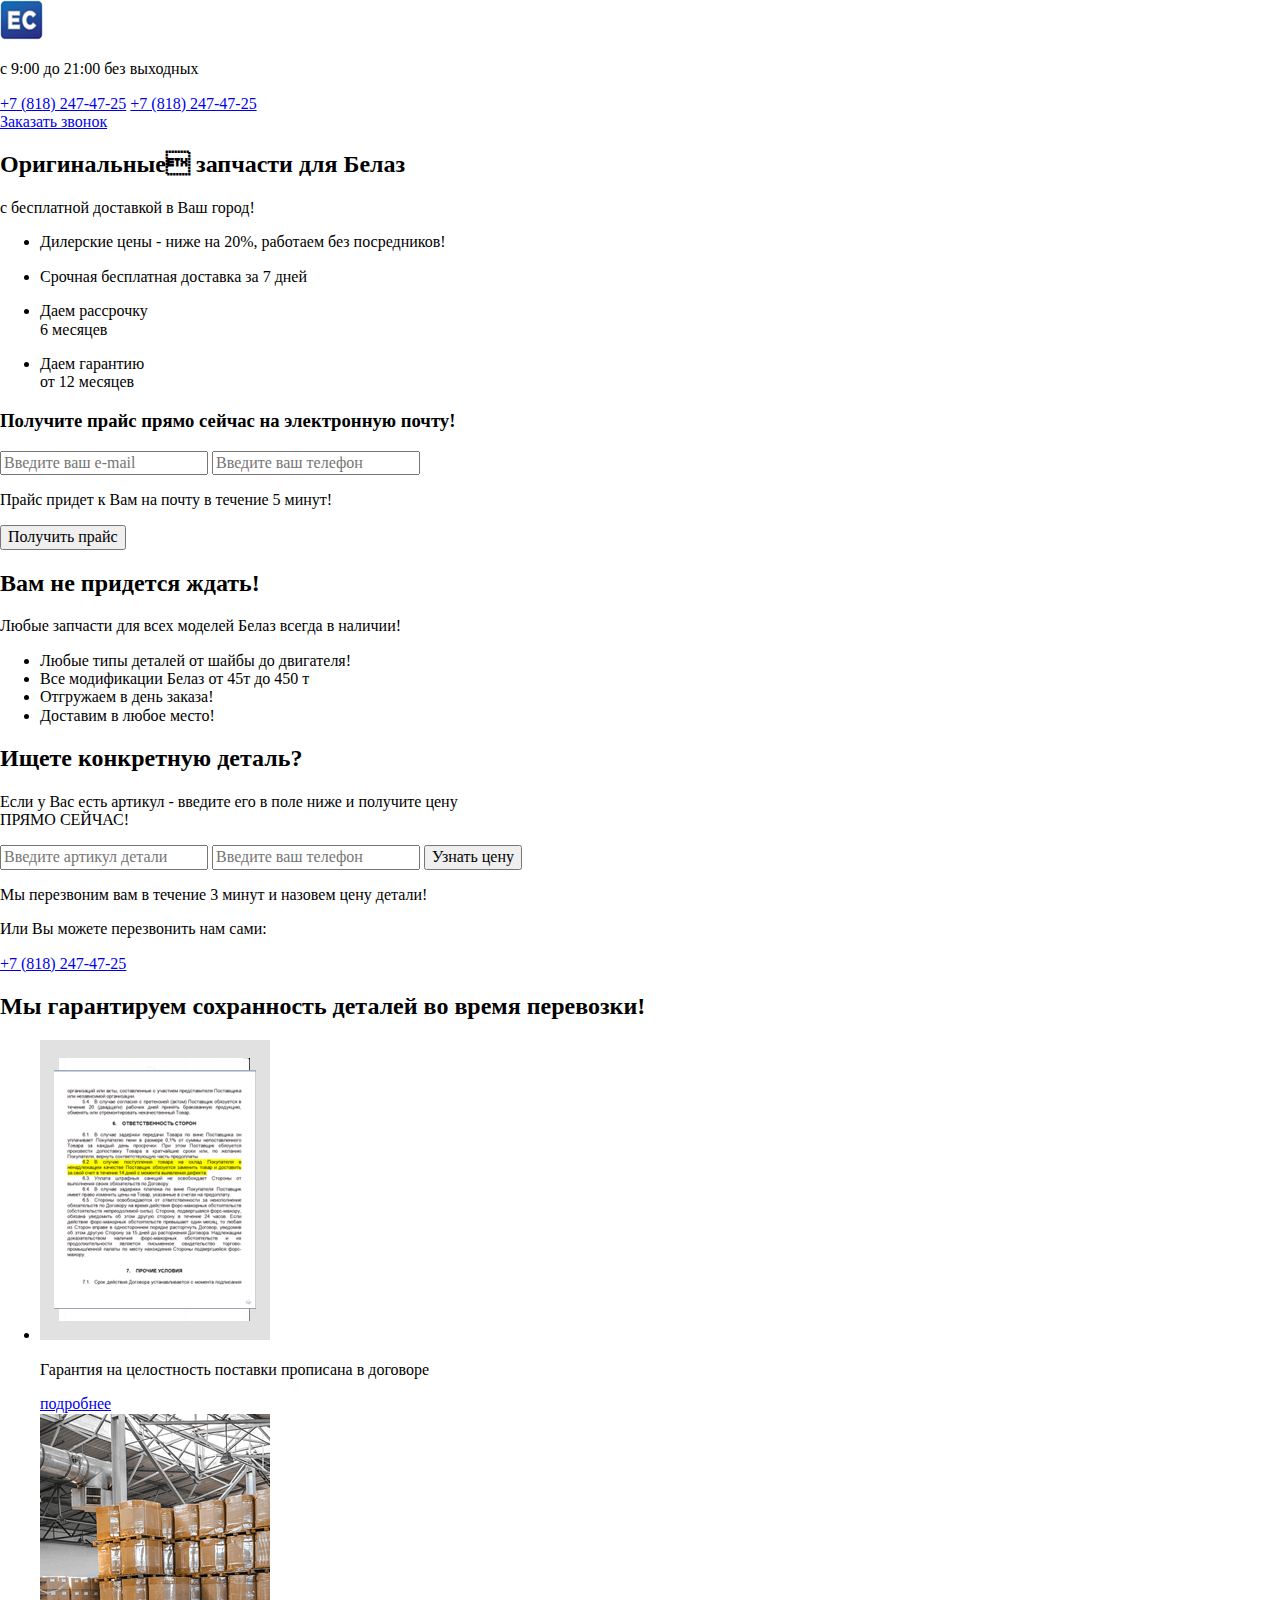
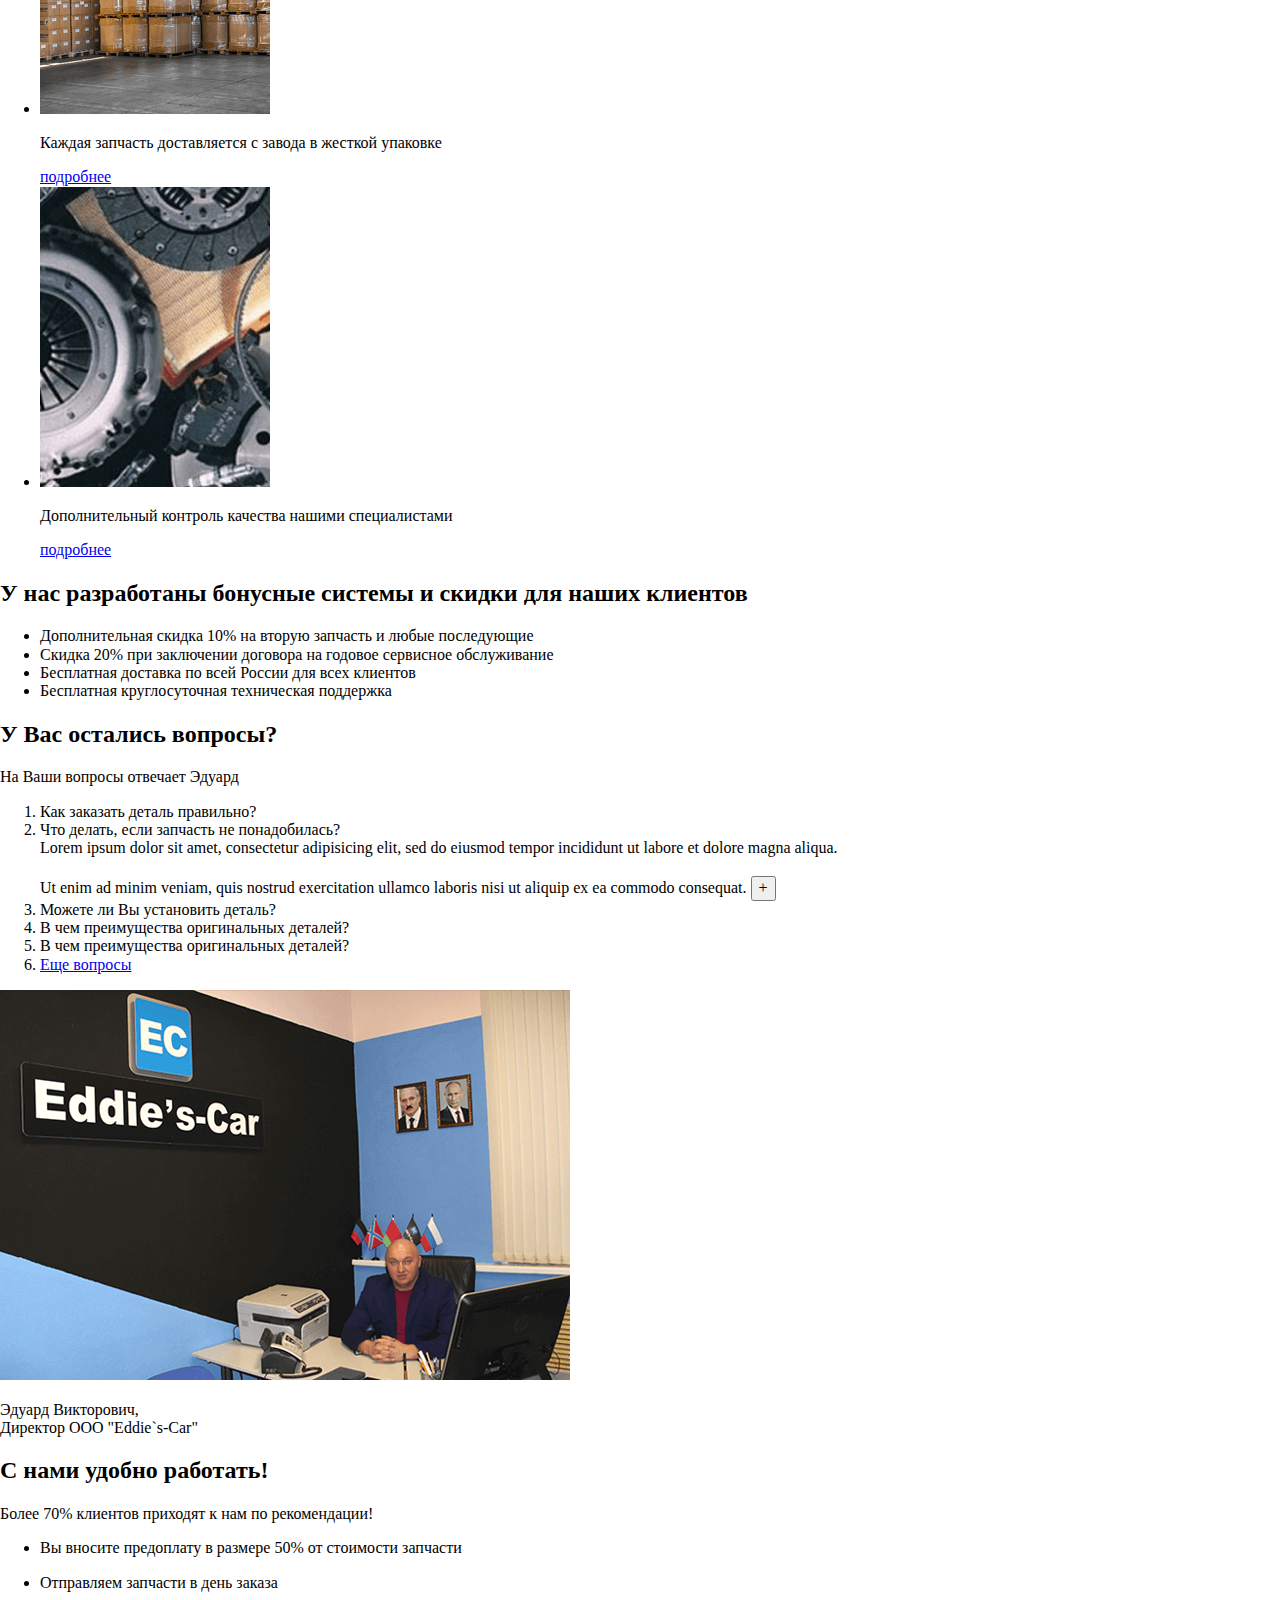
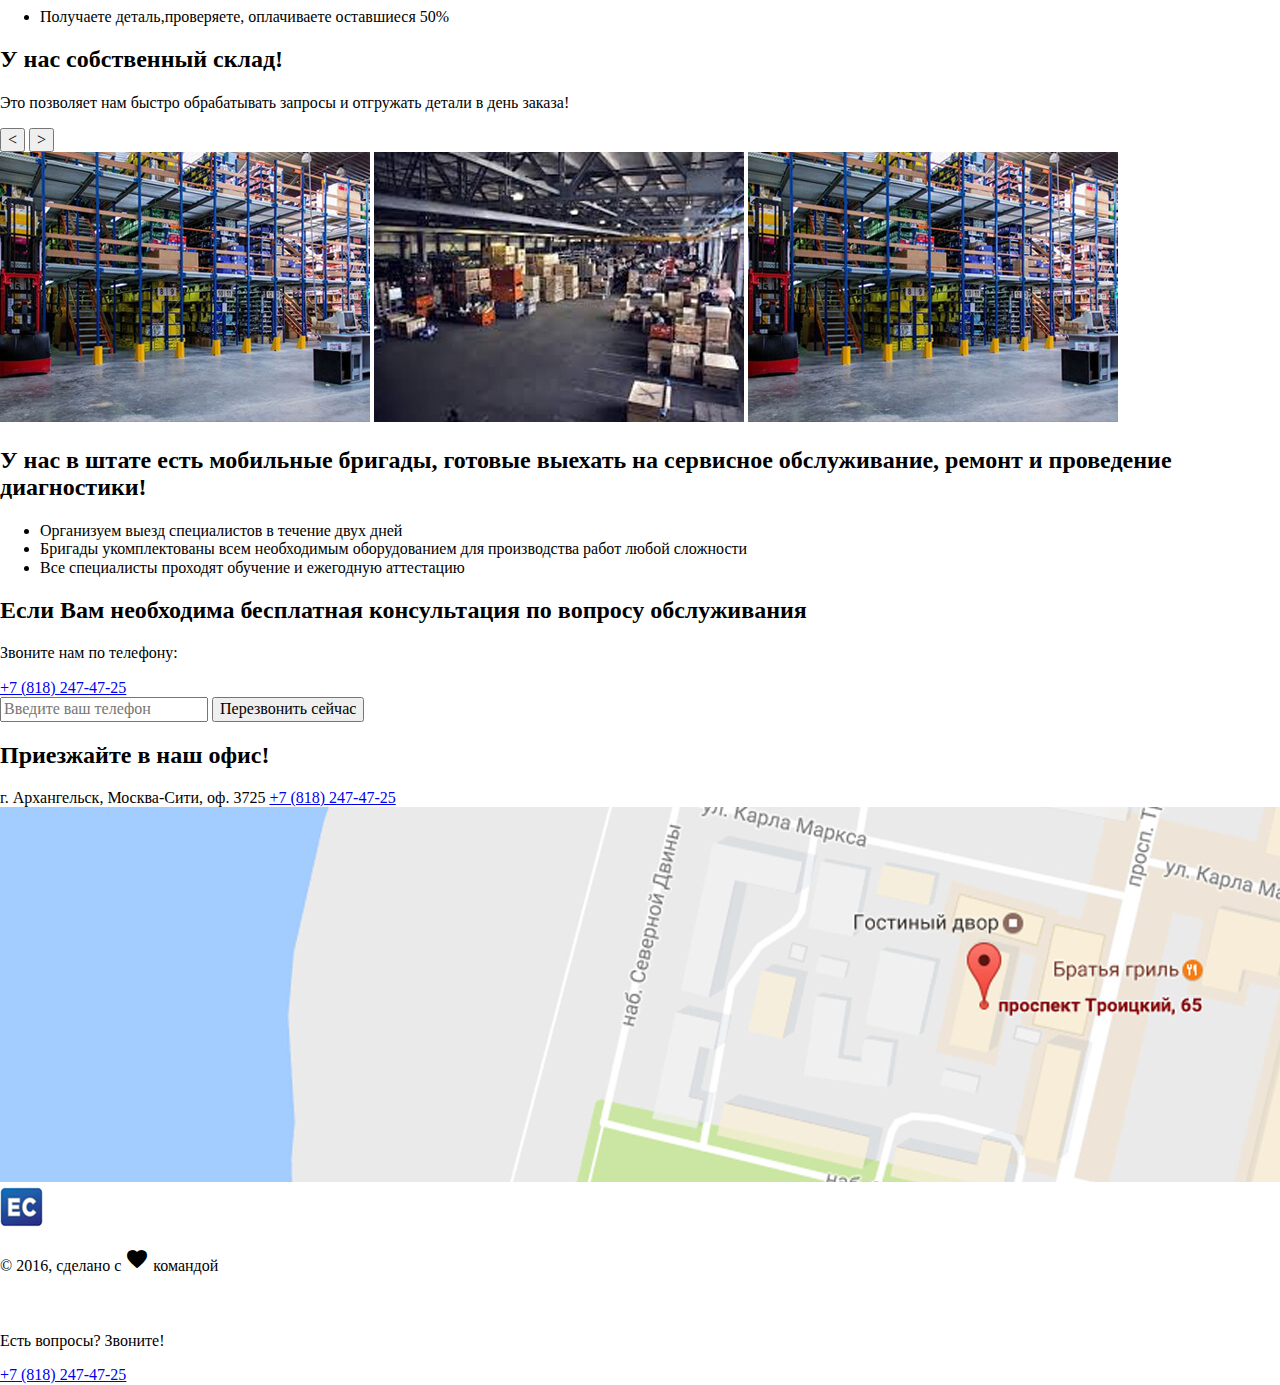
==== commit 14b29395: "fjsfcjsadgakshg" ====
--- a/index.html
+++ b/index.html
@@ -1,15 +1,16 @@
 <!DOCTYPE html>
-<html lang="en">
+<html lang="ru">
 <head>
     <meta charset="UTF-8">
     <meta name="viewport" content="width=device-width, initial-scale=1.0">
     <link href="https://fonts.googleapis.com/icon?family=Material+Icons"
     rel="stylesheet">
     <link rel="stylesheet" href="css/normalize.css">
-    <link rel="stylesheet" href="css/style.css">
+    <link rel="stylesheet" href="css/minifier-css.css">
     <title>Head</title>
 </head>
 <body>
+    
     
     
     <nav class="site-nav">
@@ -438,7 +439,9 @@
         </section>
         
         
-        <iframe src="https://yandex.ru/map-widget/v1/?um=constructor%3Ab606225fc93104cccab665aabe6c9c60e9fe74cd286b84eeacadb3d9cff5ea7b&amp;source=constructor" width="100%" height="375" ></iframe>
+        <a class="location-image-link" href="https://yandex.uz/maps/-/CCQxyPd9xC" >
+            <img src="images/location.jpg" alt="location">
+        </a>
         
         <footer class="site-footer">
             
